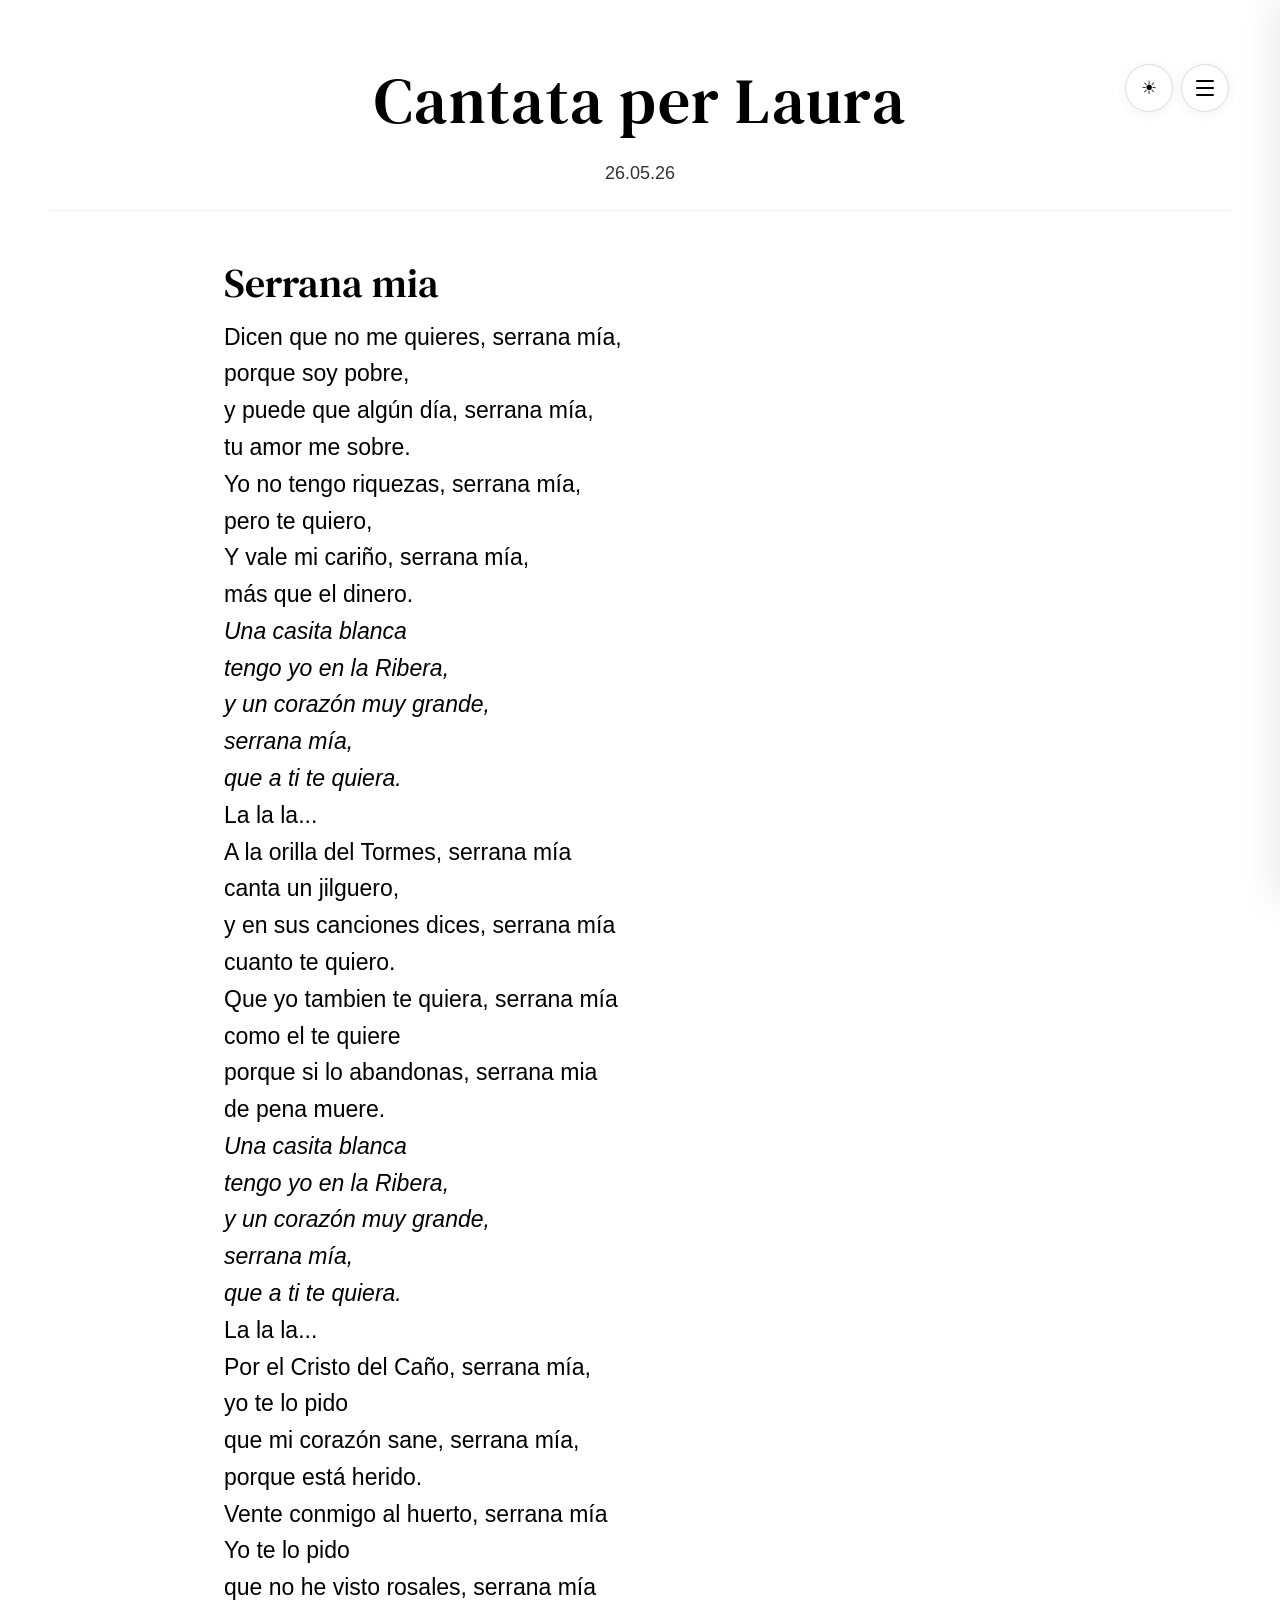
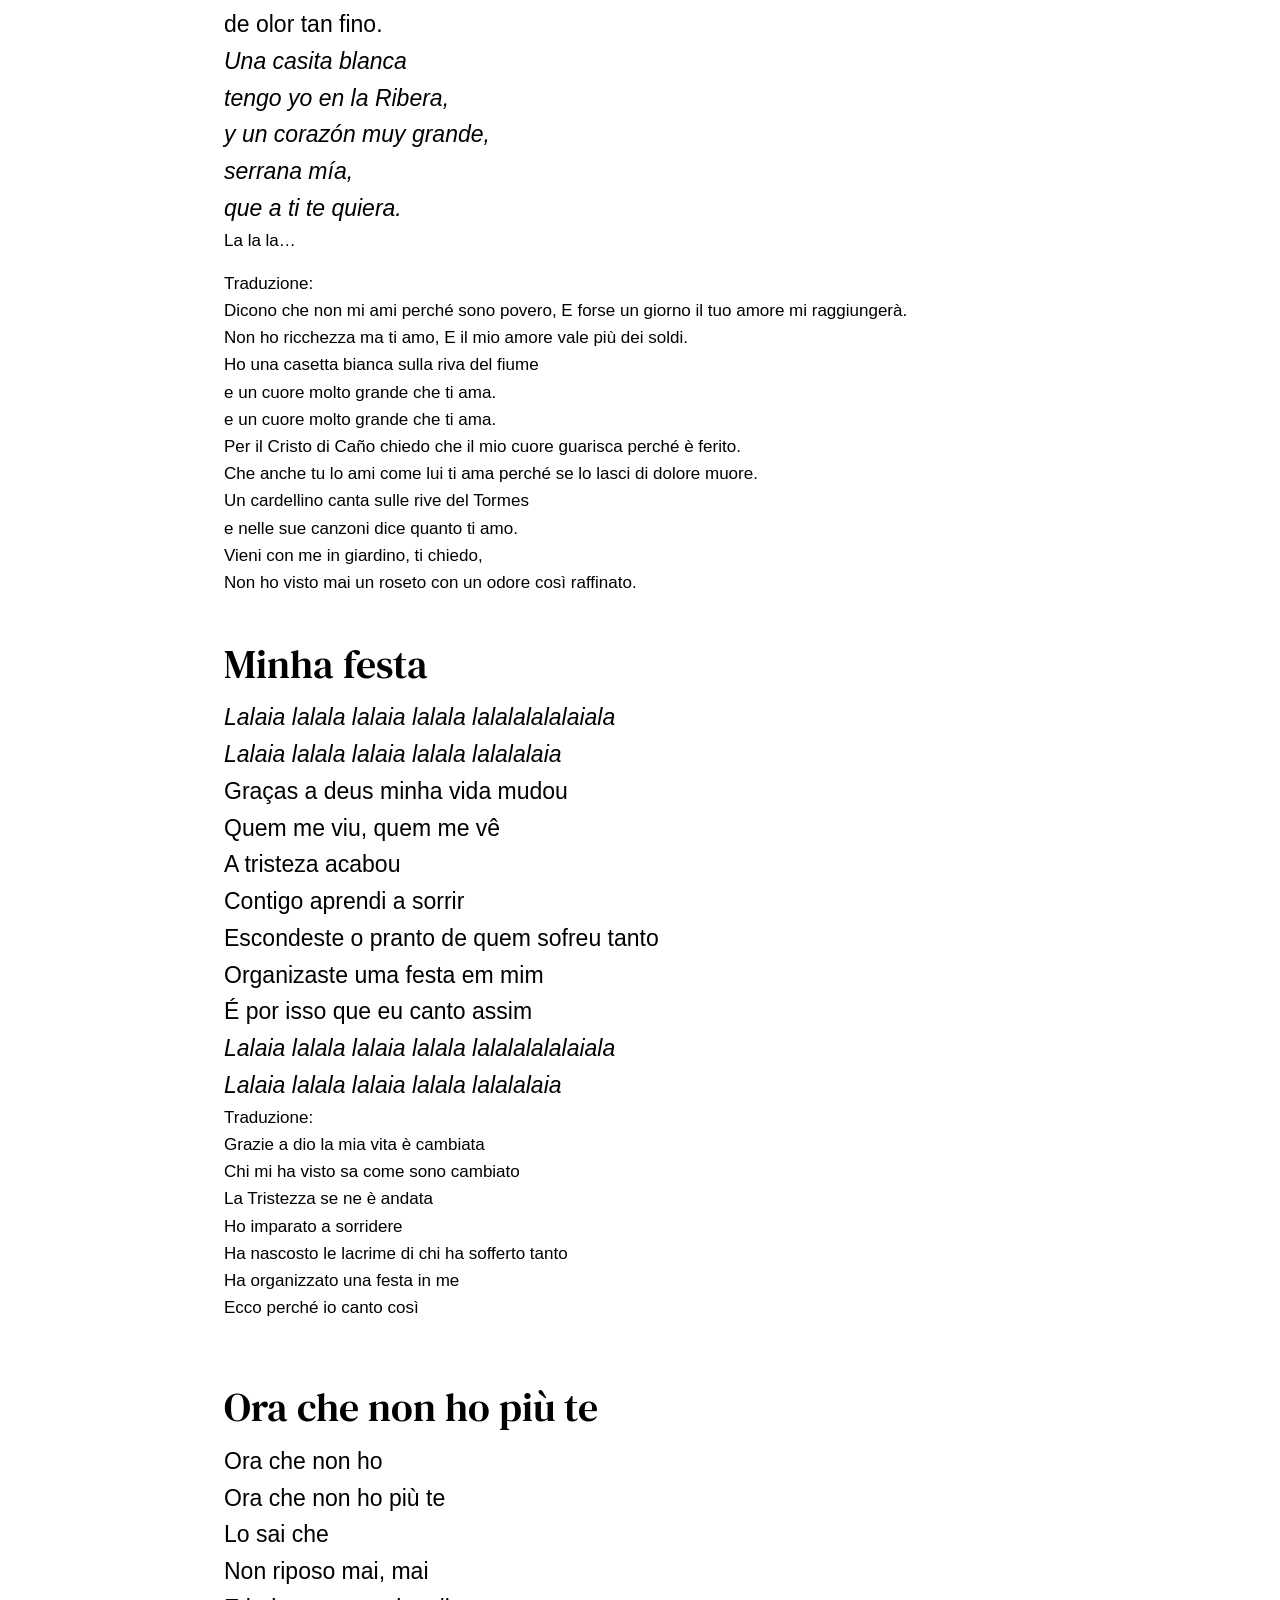
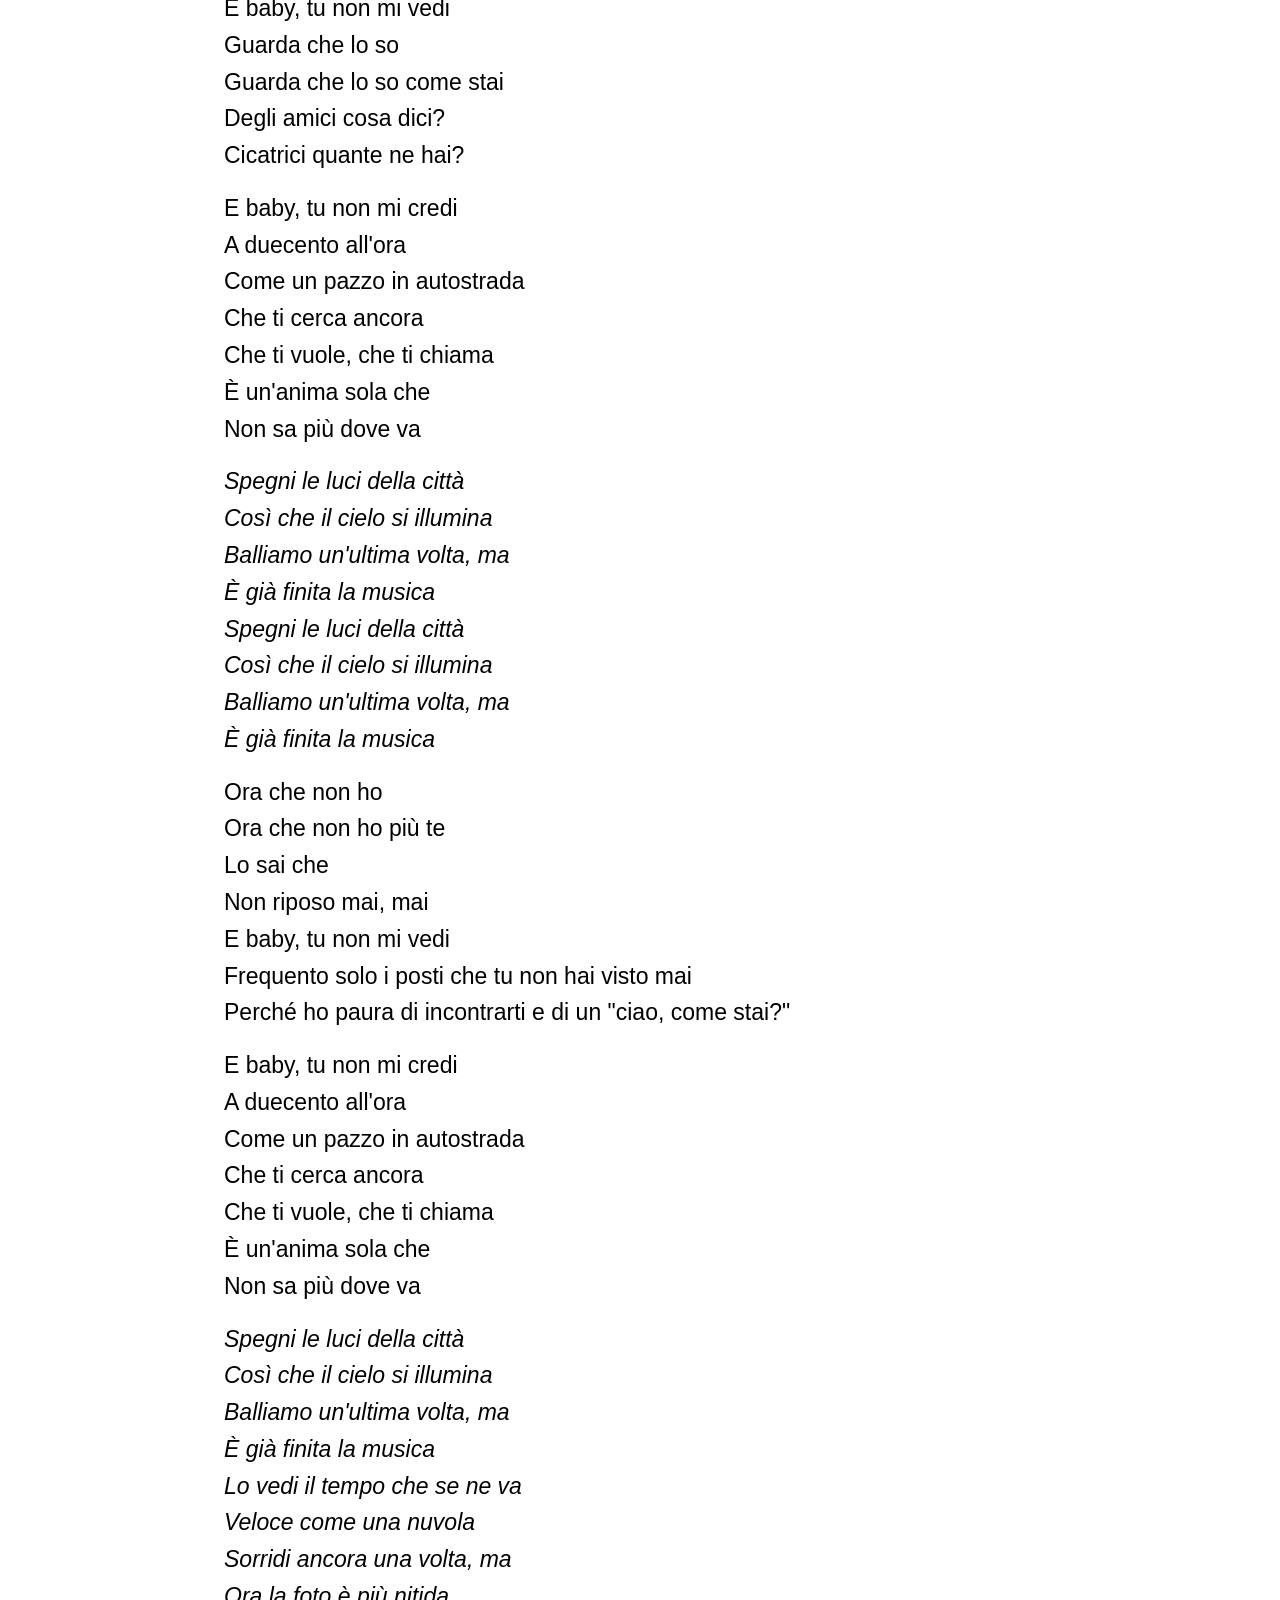
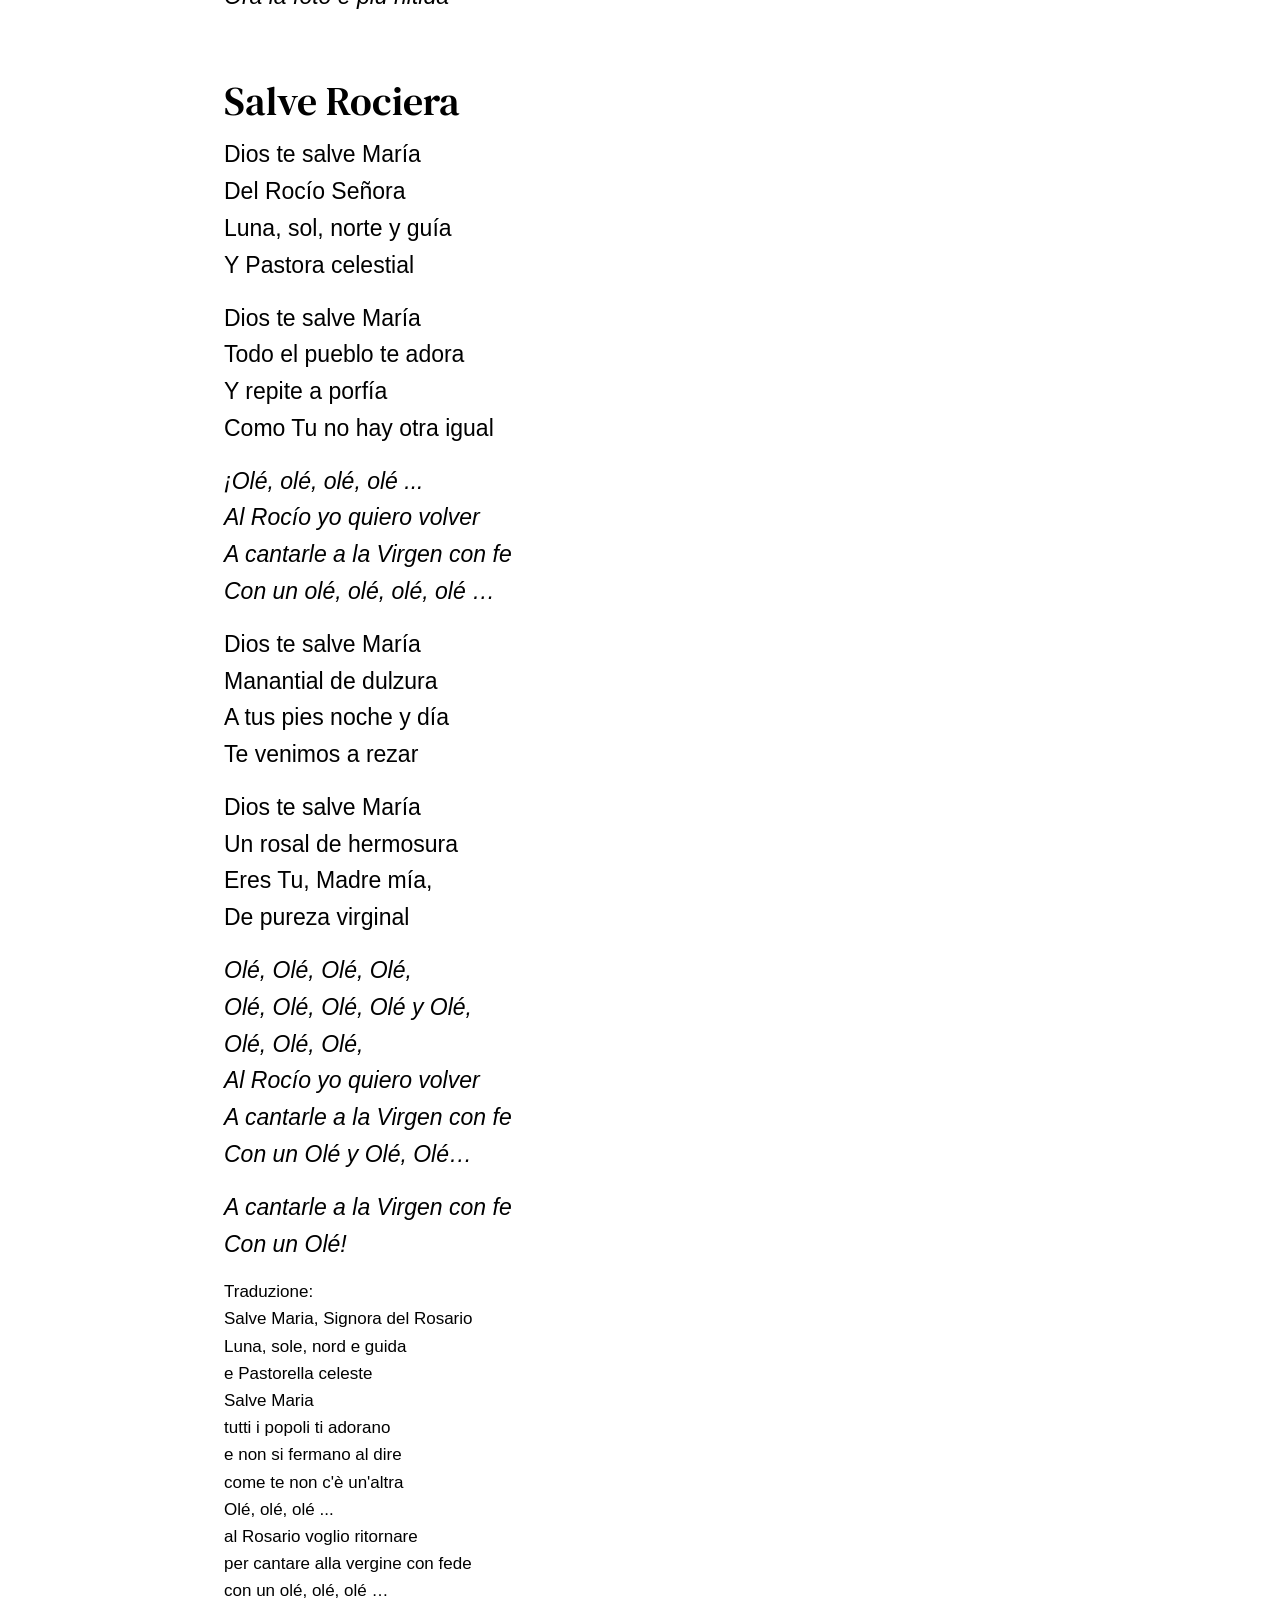
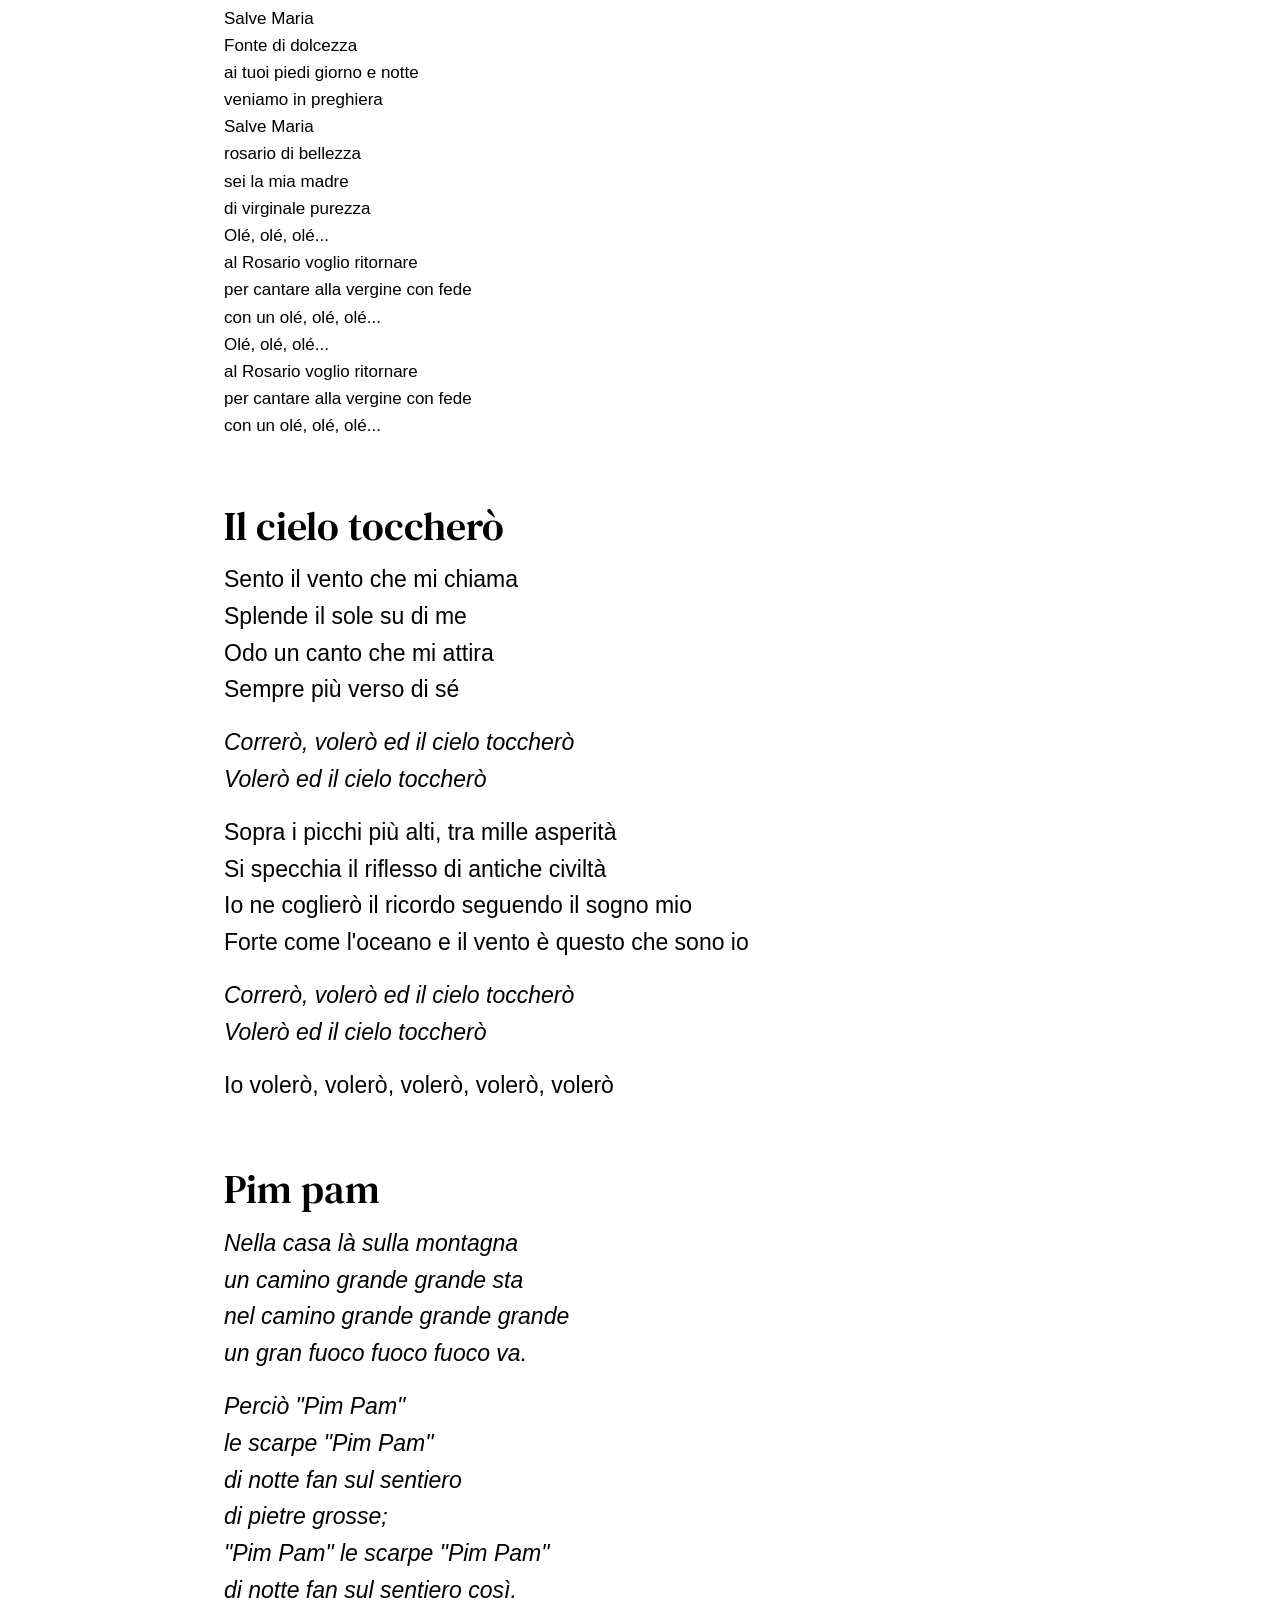
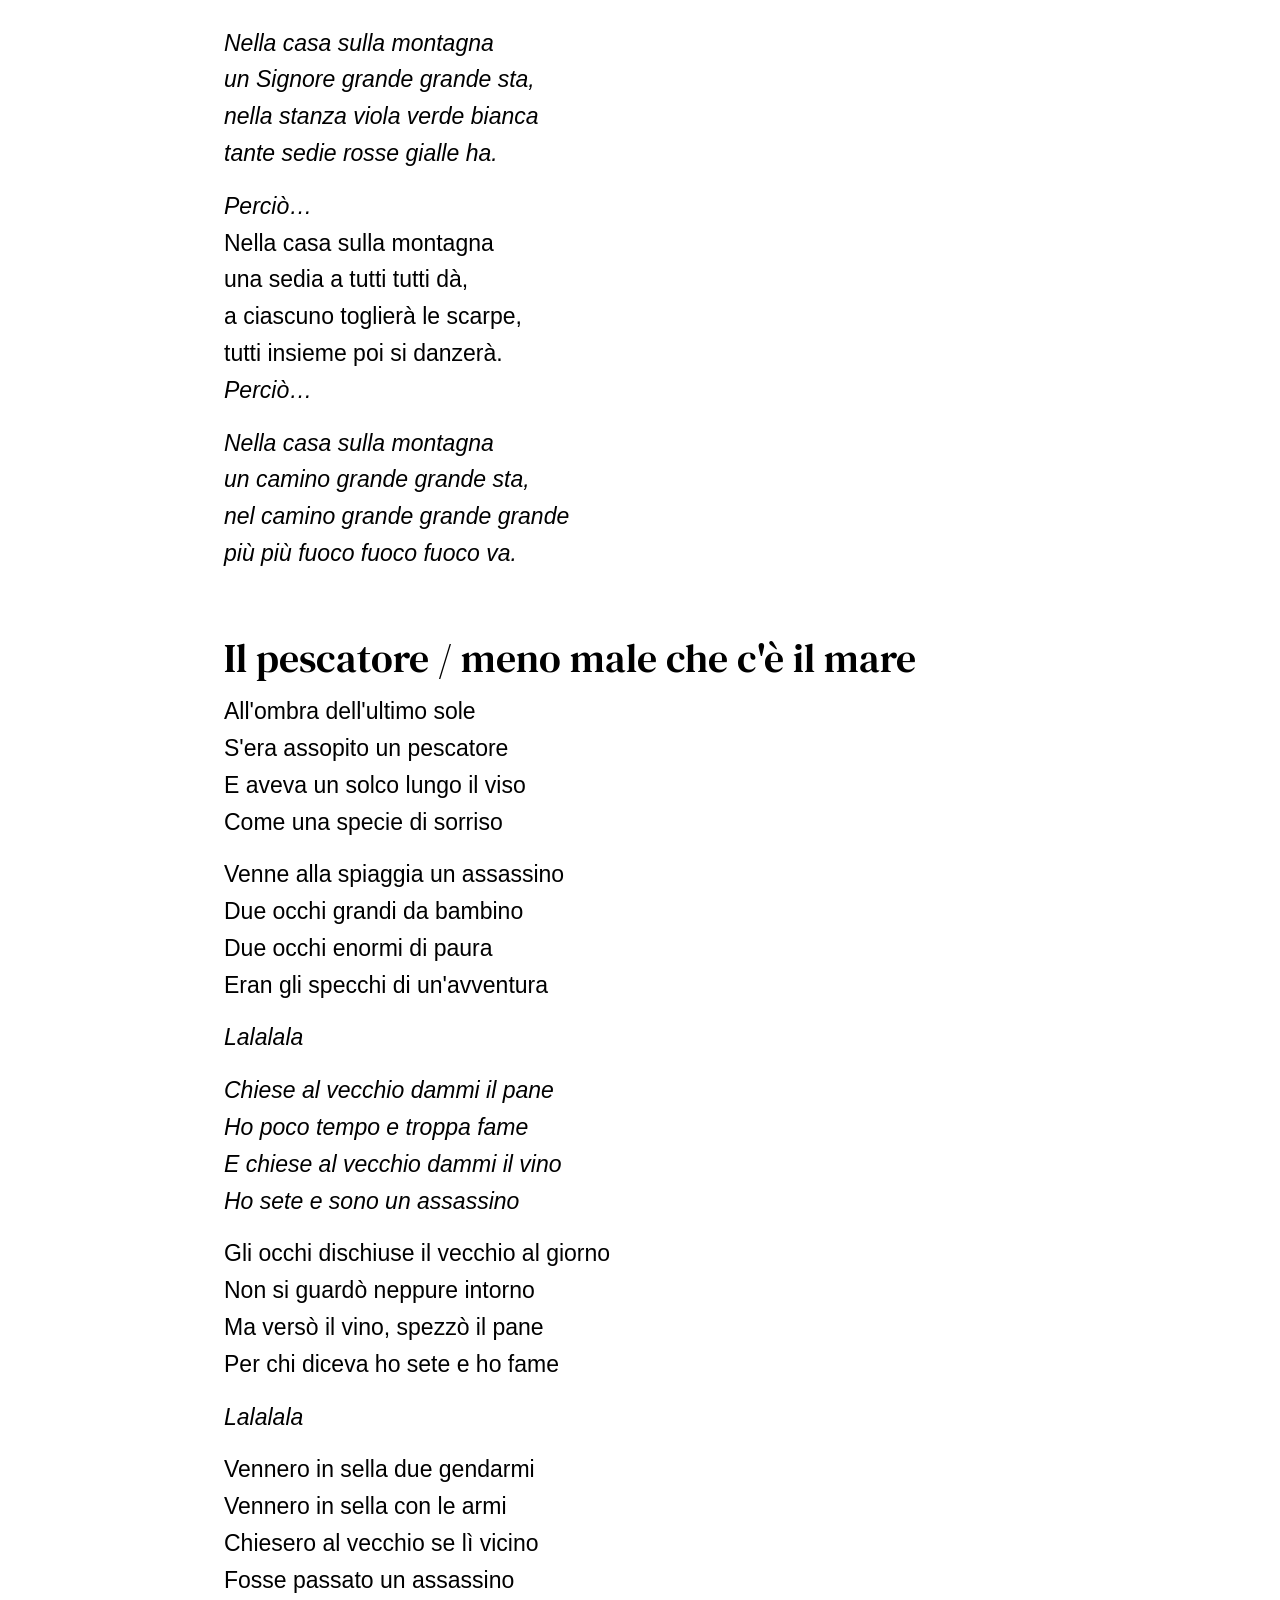
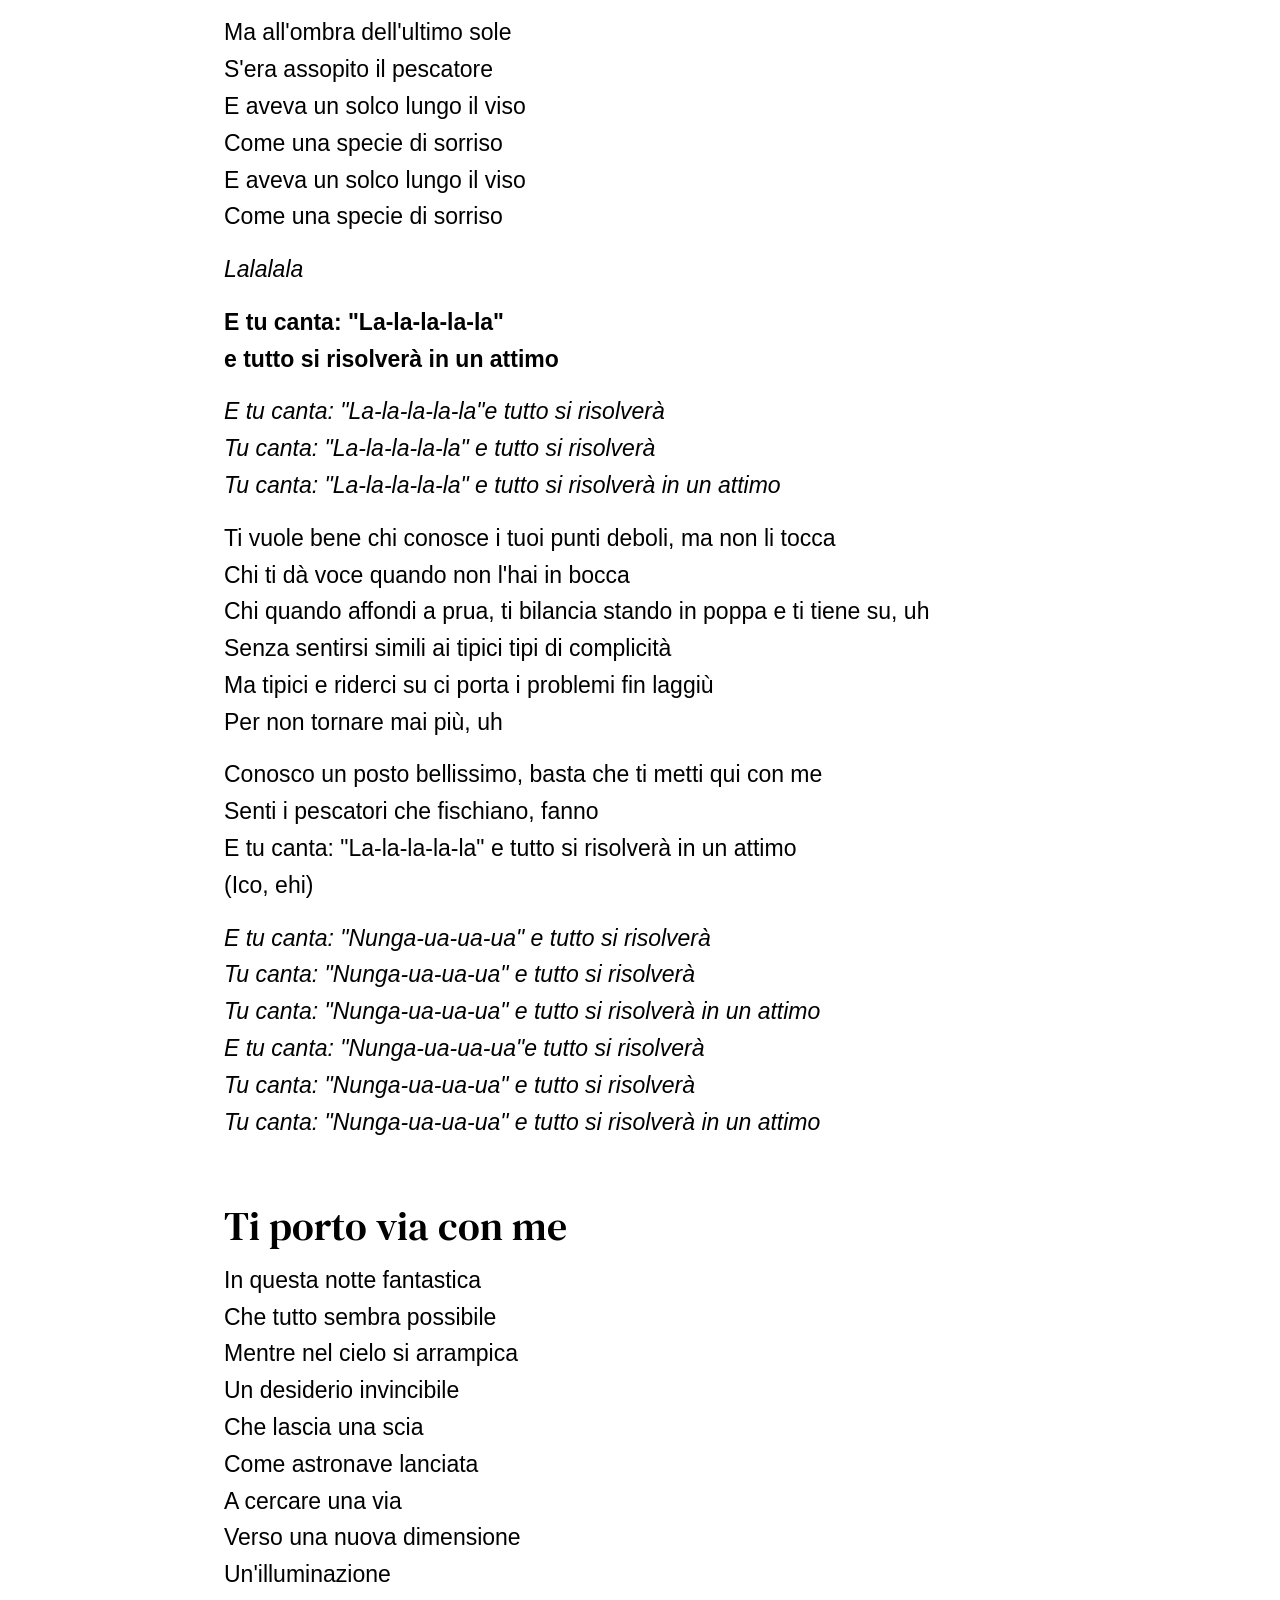
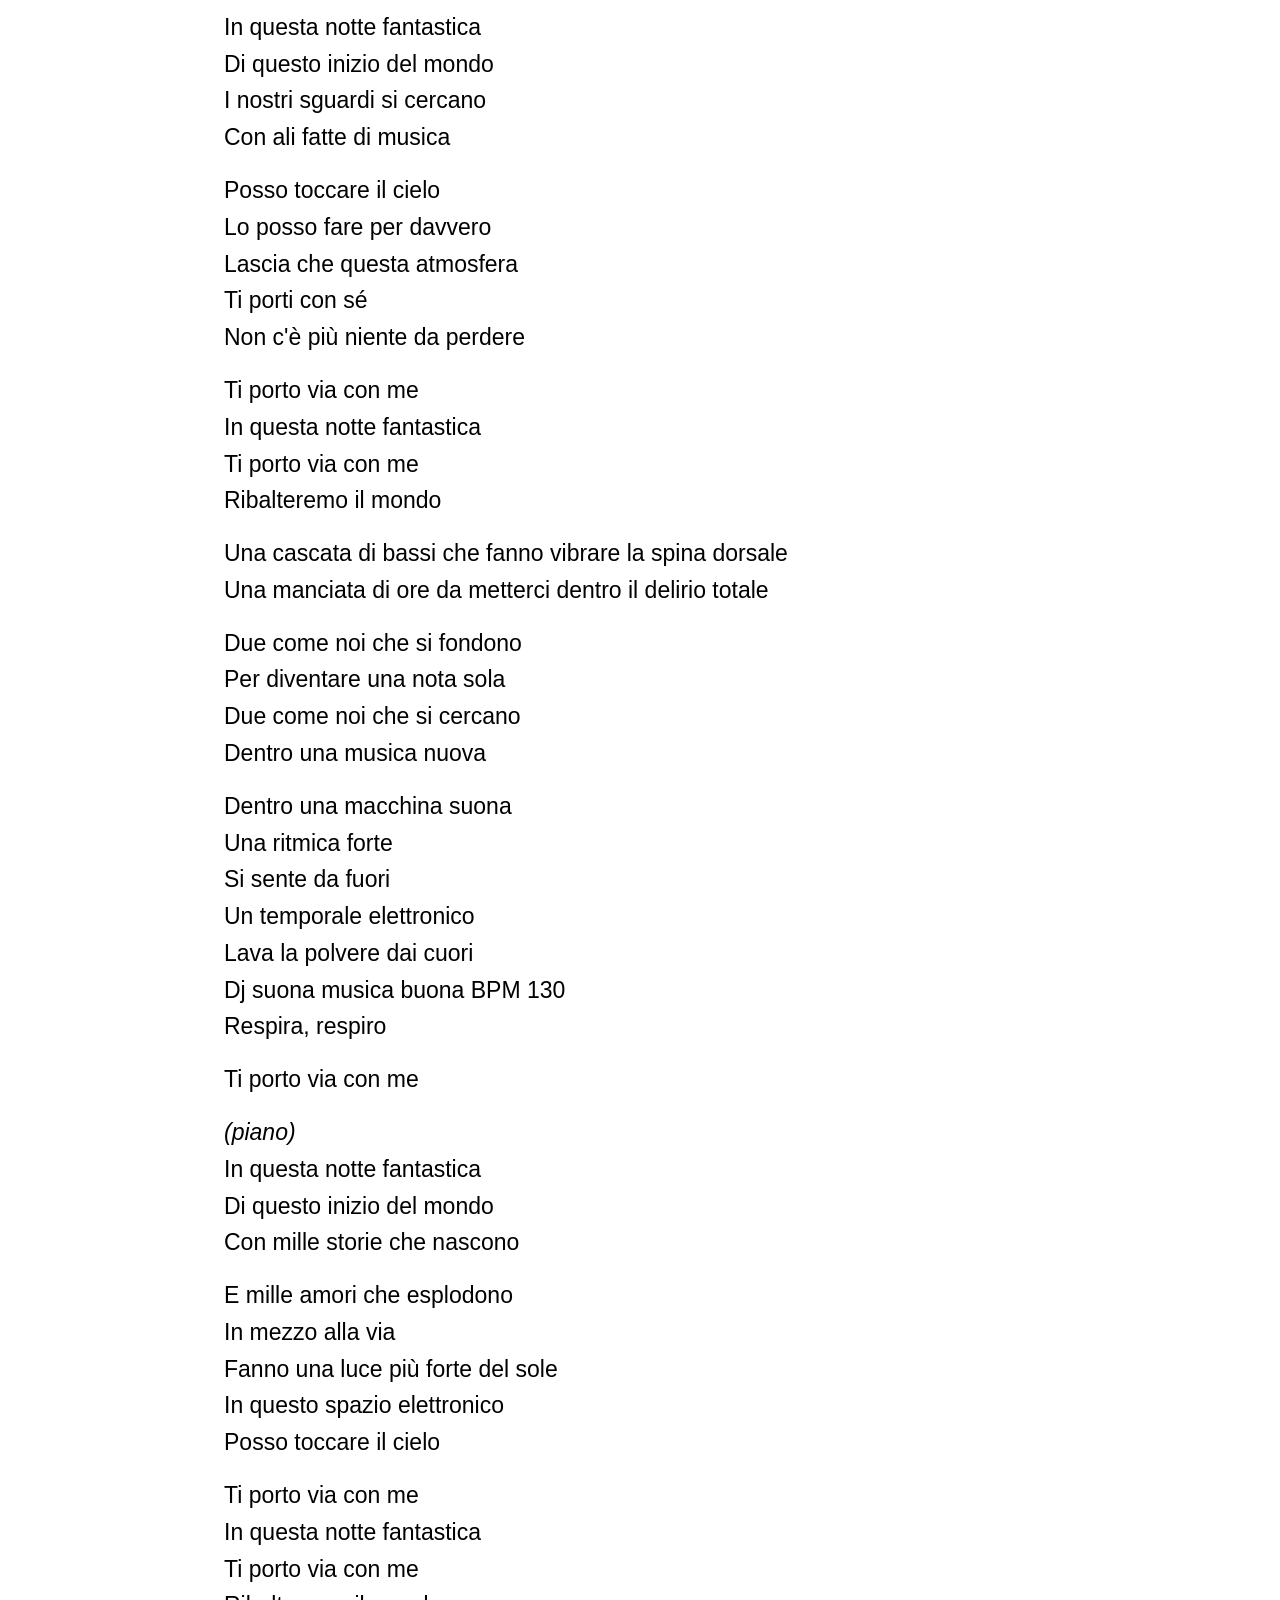
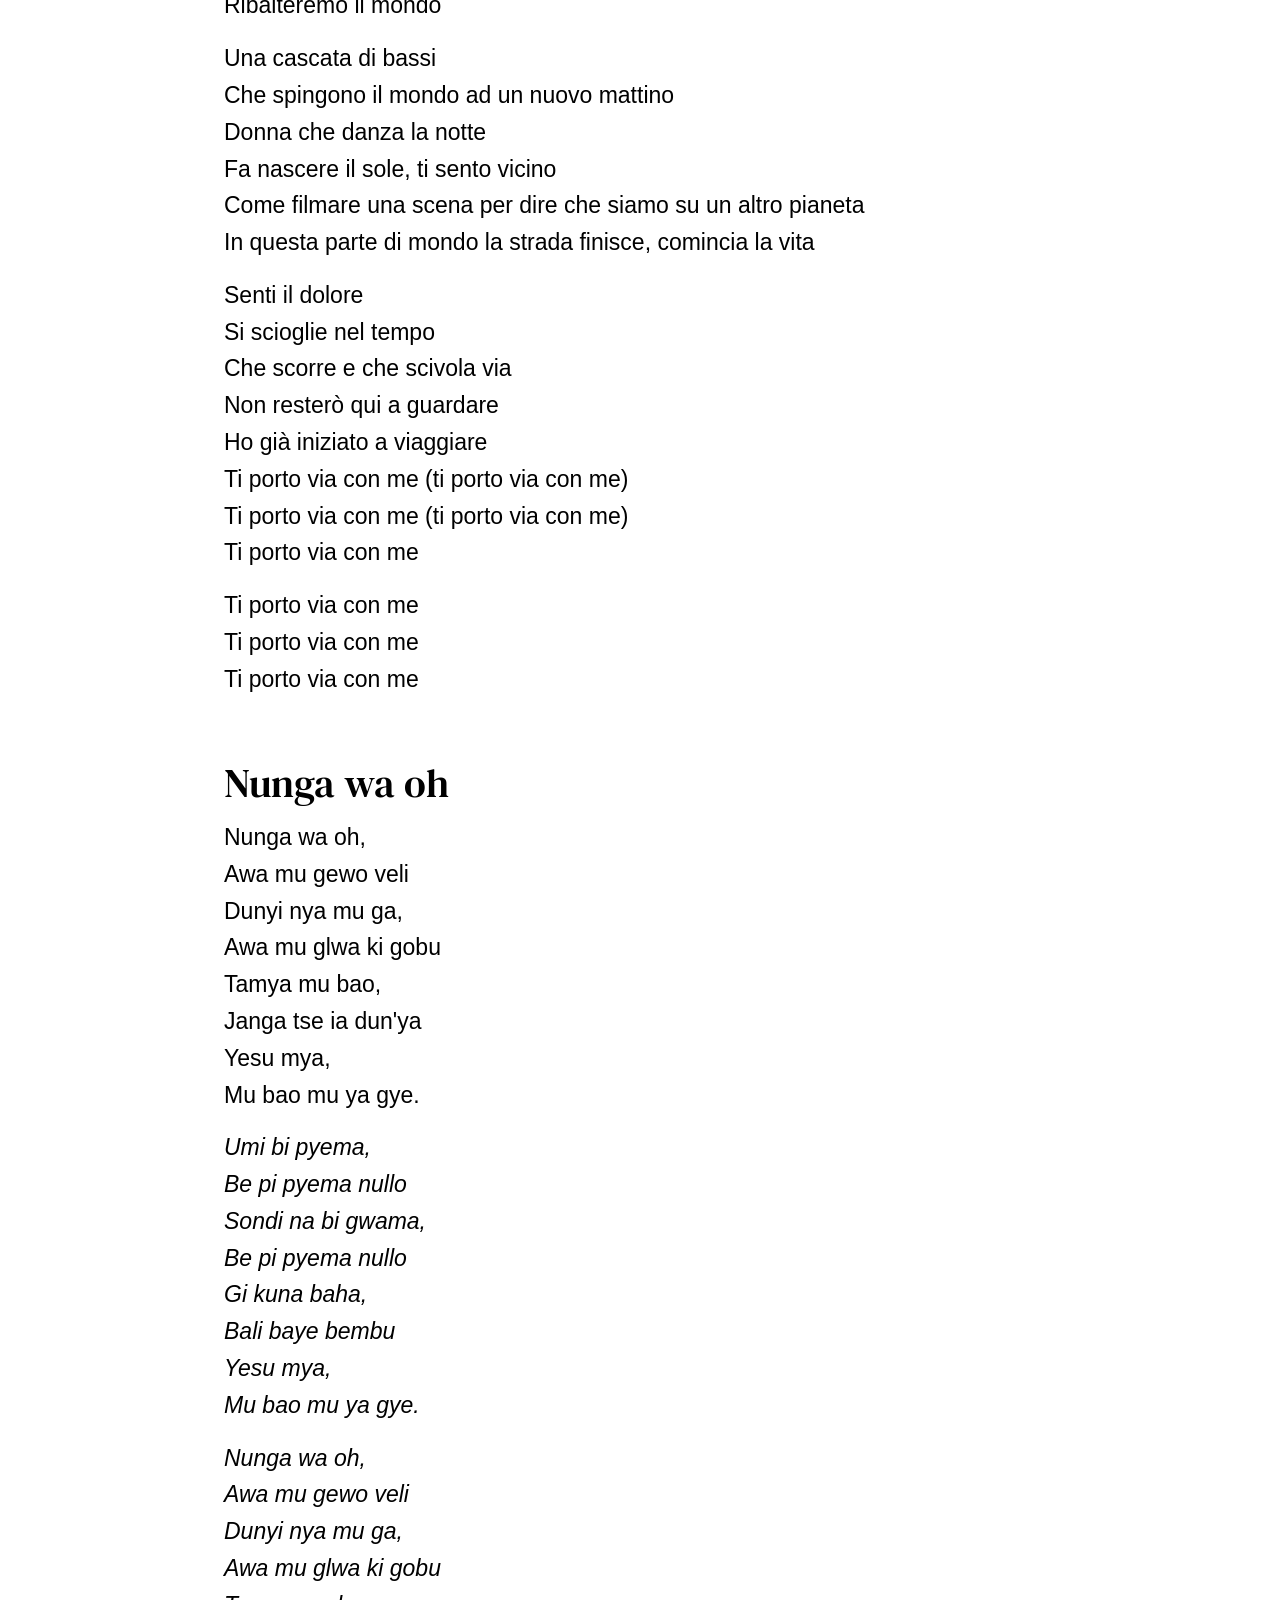
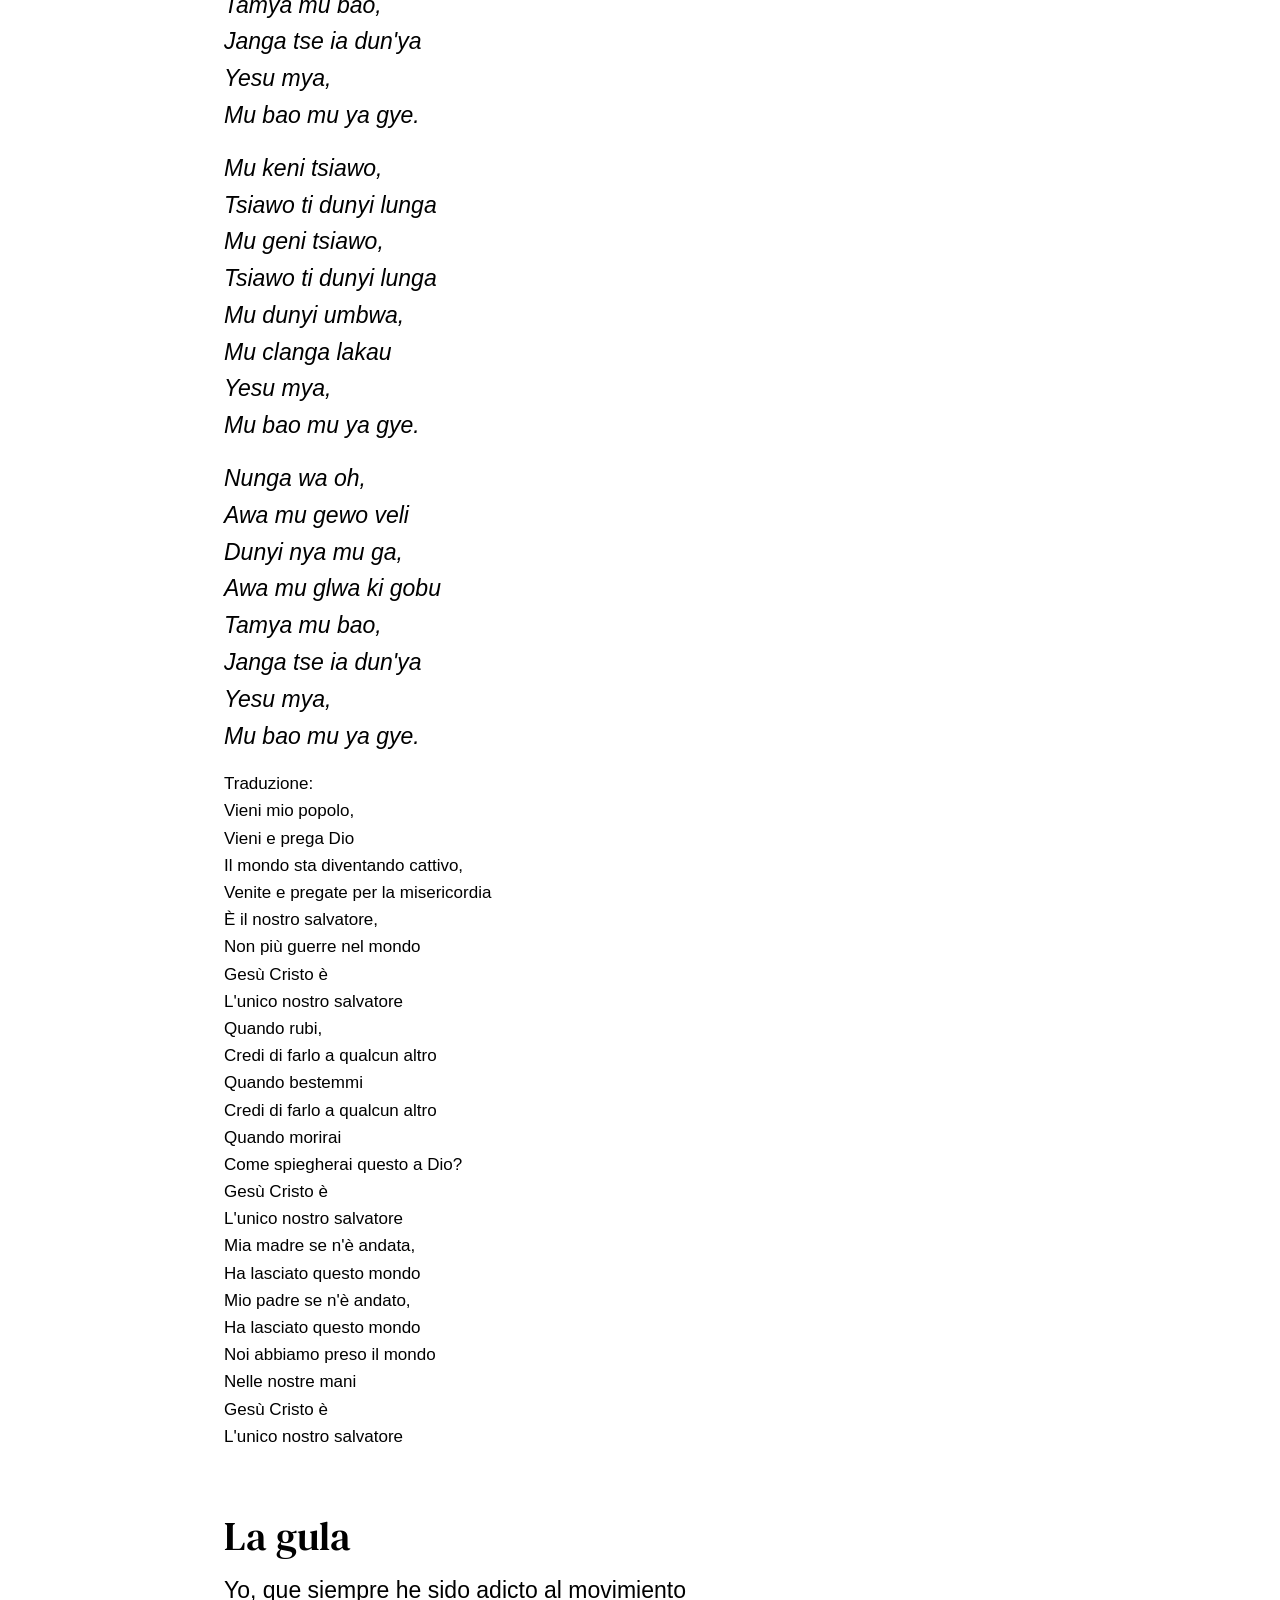
==== index.html @ 0b29a4d2 "prova" ====
<!DOCTYPE html>
<html lang="it">
<head>
  <meta charset="UTF-8">
  <meta name="viewport" content="width=device-width, initial-scale=1">
  <title>Cantata per Laura</title>
  <meta name="description" content="Cantata per Laura — 26.05.26">
  <link rel="stylesheet" href="styles.css">
  <script>
    (function () {
      if (localStorage.getItem("theme") === "dark") {
        document.documentElement.classList.add("theme-dark");
      }
    })();
  </script>
  <meta name="theme-color" content="#ffffff" id="theme-color-meta">
</head>
<body>
  <div class="menu-overlay" data-menu-overlay hidden aria-hidden="true"></div>
  <nav id="menu-panel" class="menu-panel" aria-label="Indice brani" hidden>
    <div class="menu-panel-header">
      <h2>Brani</h2>
      <button type="button" class="menu-close" aria-label="Chiudi indice">×</button>
    </div>
    <ul class="menu-list">
      <li><a href="#h.or9icwx0drr2">Serrana mia</a></li>
      <li><a href="#h.or9icwx0drr2-1">Minha festa</a></li>
      <li><a href="#h.or9icwx0drr2-2">Ora che non ho più te</a></li>
      <li><a href="#h.or9icwx0drr2-3">Salve Rociera</a></li>
      <li><a href="#h.or9icwx0drr2-4">Il cielo toccherò</a></li>
      <li><a href="#h.or9icwx0drr2-5">Pim pam</a></li>
      <li><a href="#h.or9icwx0drr2-6">Il pescatore</a></li>
      <li><a href="#h.or9icwx0drr2-7">Ti porto via con me</a></li>
      <li><a href="#h.or9icwx0drr2-8">Nunga wa oh</a></li>
      <li><a href="#h.or9icwx0drr2-9">La gula</a></li>
      <li><a href="#h.or9icwx0drr2-10">La nave</a></li>
      <li><a href="#h.or9icwx0drr2-11">Mapa</a></li>
      <li><a href="#h.or9icwx0drr2-12">L'emozione non ha voce</a></li>
      <li><a href="#h.or9icwx0drr2-13">È delicato</a></li>
      <li><a href="#h.or9icwx0drr2-14">Ophelia</a></li>
      <li><a href="#h.8i5kfefzhpr1">Ovunque proteggi</a></li>
    </ul>
  </nav>

  <header class="site-header">
    <div class="header-actions">
      <button type="button" class="theme-toggle icon-button" aria-label="Attiva tema scuro" aria-pressed="false">
        <span class="theme-toggle-icon theme-toggle-icon--sun" aria-hidden="true">☀</span>
        <span class="theme-toggle-icon theme-toggle-icon--moon" aria-hidden="true">☾</span>
      </button>
      <button type="button" class="menu-toggle icon-button" aria-expanded="false" aria-controls="menu-panel" aria-label="Apri indice brani">
        <span class="menu-toggle-icon" aria-hidden="true">
          <span></span>
          <span></span>
          <span></span>
        </span>
      </button>
    </div>
    <div class="site-header-content">
      <h1>Cantata per Laura</h1>
      <p>26.05.26</p>
    </div>
  </header>

  <main class="doc-content" id="contenuto">
<h2 class="song-title" id="h.or9icwx0drr2">Serrana mia</h2>
<p class="line verse">Dicen que no me quieres, serrana mía,</p>
<p class="line verse">porque soy pobre,</p>
<p class="line verse">y puede que algún día, serrana mía,</p>
<p class="line verse">tu amor me sobre.</p>
<p class="line verse">Yo no tengo riquezas, serrana mía,</p>
<p class="line verse">pero te quiero,</p>
<p class="line verse">Y vale mi cariño, serrana mía,</p>
<p class="line verse">más que el dinero.</p>
<p class="line chorus">Una casita blanca</p>
<p class="line chorus">tengo yo en la Ribera,</p>
<p class="line chorus">y un corazón muy grande,</p>
<p class="line chorus">serrana mía,</p>
<p class="line chorus">que a ti te quiera.</p>
<p class="line verse">La la la...</p>
<p class="line verse">A la orilla del Tormes, serrana mía</p>
<p class="line verse">canta un jilguero,</p>
<p class="line verse">y en sus canciones dices, serrana mía</p>
<p class="line verse">cuanto te quiero.</p>
<p class="line verse">Que yo tambien te quiera, serrana mía</p>
<p class="line verse">como el te quiere</p>
<p class="line verse">porque si lo abandonas, serrana mia</p>
<p class="line verse">de pena muere.</p>
<p class="line chorus">Una casita blanca</p>
<p class="line chorus">tengo yo en la Ribera,</p>
<p class="line chorus">y un corazón muy grande,</p>
<p class="line chorus">serrana mía,</p>
<p class="line chorus">que a ti te quiera.</p>
<p class="line verse">La la la...</p>
<p class="line verse">Por el Cristo del Caño, serrana mía,</p>
<p class="line verse">yo te lo pido</p>
<p class="line verse">que mi corazón sane, serrana mía,</p>
<p class="line verse">porque está herido.</p>
<p class="line verse">Vente conmigo al huerto, serrana mía</p>
<p class="line verse">Yo te lo pido</p>
<p class="line verse">que no he visto rosales, serrana mía</p>
<p class="line verse">de olor tan fino.</p>
<p class="line chorus">Una casita blanca</p>
<p class="line chorus">tengo yo en la Ribera,</p>
<p class="line chorus">y un corazón muy grande,</p>
<p class="line chorus">serrana mía,</p>
<p class="line chorus">que a ti te quiera.</p>
<p class="line translation">La la la…</p>
<div class="stanza-break" aria-hidden="true"></div>
<p class="line translation">Traduzione:</p>
<p class="line translation">Dicono che non mi ami perché sono povero, E forse un giorno il tuo amore mi raggiungerà.</p>
<p class="line translation">Non ho ricchezza ma ti amo, E il mio amore vale più dei soldi.</p>
<p class="line translation">Ho una casetta bianca sulla riva del fiume</p>
<p class="line translation">e un cuore molto grande che ti ama.</p>
<p class="line translation">e un cuore molto grande che ti ama.</p>
<p class="line translation">Per il Cristo di Caño chiedo che il mio cuore guarisca perché è ferito.</p>
<p class="line translation">Che anche tu lo ami come lui ti ama perché se lo lasci di dolore muore.</p>
<p class="line translation">Un cardellino canta sulle rive del Tormes</p>
<p class="line translation">e nelle sue canzoni dice quanto ti amo.</p>
<p class="line translation">Vieni con me in giardino, ti chiedo,</p>
<p class="line translation">Non ho visto mai un roseto con un odore così raffinato.</p>
<h2 class="song-title" id="h.or9icwx0drr2-1">Minha festa</h2>
<p class="line chorus">Lalaia lalala lalaia lalala lalalalalalaiala</p>
<p class="line chorus">Lalaia lalala lalaia lalala lalalalaia</p>
<p class="line verse">Graças a deus minha vida mudou</p>
<p class="line verse">Quem me viu, quem me vê</p>
<p class="line verse">A tristeza acabou</p>
<p class="line verse">Contigo aprendi a sorrir</p>
<p class="line verse">Escondeste o pranto de quem sofreu tanto</p>
<p class="line verse">Organizaste uma festa em mim</p>
<p class="line verse">É por isso que eu canto assim</p>
<p class="line chorus">Lalaia lalala lalaia lalala lalalalalalaiala</p>
<p class="line chorus">Lalaia lalala lalaia lalala lalalalaia</p>
<p class="line translation">Traduzione:</p>
<p class="line translation">Grazie a dio la mia vita è cambiata</p>
<p class="line translation">Chi mi ha visto sa come sono cambiato</p>
<p class="line translation">La Tristezza se ne è andata</p>
<p class="line translation">Ho imparato a sorridere</p>
<p class="line translation">Ha nascosto le lacrime di chi ha sofferto tanto</p>
<p class="line translation">Ha organizzato una festa in me</p>
<p class="line translation">Ecco perché io canto così</p>
<div class="stanza-break" aria-hidden="true"></div>
<h2 class="song-title" id="h.or9icwx0drr2-2">Ora che non ho più te</h2>
<p class="line verse">Ora che non ho</p>
<p class="line verse">Ora che non ho più te</p>
<p class="line verse">Lo sai che</p>
<p class="line verse">Non riposo mai, mai</p>
<p class="line verse">E baby, tu non mi vedi</p>
<p class="line verse">Guarda che lo so</p>
<p class="line verse">Guarda che lo so come stai</p>
<p class="line verse">Degli amici cosa dici?</p>
<p class="line verse">Cicatrici quante ne hai?</p>
<div class="stanza-break" aria-hidden="true"></div>
<p class="line verse">E baby, tu non mi credi</p>
<p class="line verse">A duecento all'ora</p>
<p class="line verse">Come un pazzo in autostrada</p>
<p class="line verse">Che ti cerca ancora</p>
<p class="line verse">Che ti vuole, che ti chiama</p>
<p class="line verse">È un'anima sola che</p>
<p class="line verse">Non sa più dove va</p>
<div class="stanza-break" aria-hidden="true"></div>
<p class="line chorus">Spegni le luci della città</p>
<p class="line chorus">Così che il cielo si illumina</p>
<p class="line chorus">Balliamo un'ultima volta, ma</p>
<p class="line chorus">È già finita la musica</p>
<p class="line chorus">Spegni le luci della città</p>
<p class="line chorus">Così che il cielo si illumina</p>
<p class="line chorus">Balliamo un'ultima volta, ma</p>
<p class="line chorus">È già finita la musica</p>
<div class="stanza-break" aria-hidden="true"></div>
<p class="line verse">Ora che non ho</p>
<p class="line verse">Ora che non ho più te</p>
<p class="line verse">Lo sai che</p>
<p class="line verse">Non riposo mai, mai</p>
<p class="line verse">E baby, tu non mi vedi</p>
<p class="line verse">Frequento solo i posti che tu non hai visto mai</p>
<p class="line verse">Perché ho paura di incontrarti e di un "ciao, come stai?"</p>
<div class="stanza-break" aria-hidden="true"></div>
<p class="line verse">E baby, tu non mi credi</p>
<p class="line verse">A duecento all'ora</p>
<p class="line verse">Come un pazzo in autostrada</p>
<p class="line verse">Che ti cerca ancora</p>
<p class="line verse">Che ti vuole, che ti chiama</p>
<p class="line verse">È un'anima sola che</p>
<p class="line verse">Non sa più dove va</p>
<div class="stanza-break" aria-hidden="true"></div>
<p class="line chorus">Spegni le luci della città</p>
<p class="line chorus">Così che il cielo si illumina</p>
<p class="line chorus">Balliamo un'ultima volta, ma</p>
<p class="line chorus">È già finita la musica</p>
<p class="line chorus">Lo vedi il tempo che se ne va</p>
<p class="line chorus">Veloce come una nuvola</p>
<p class="line chorus">Sorridi ancora una volta, ma</p>
<p class="line chorus">Ora la foto è più nitida</p>
<div class="stanza-break" aria-hidden="true"></div>
<h2 class="song-title" id="h.or9icwx0drr2-3">Salve Rociera</h2>
<p class="line verse">Dios te salve María</p>
<p class="line verse">Del Rocío Señora</p>
<p class="line verse">Luna, sol, norte y guía</p>
<p class="line verse">Y Pastora celestial</p>
<div class="stanza-break" aria-hidden="true"></div>
<p class="line verse">Dios te salve María</p>
<p class="line verse">Todo el pueblo te adora</p>
<p class="line verse">Y repite a porfía</p>
<p class="line verse">Como Tu no hay otra igual</p>
<div class="stanza-break" aria-hidden="true"></div>
<p class="line chorus">¡Olé, olé, olé, olé ...</p>
<p class="line chorus">Al Rocío yo quiero volver</p>
<p class="line chorus">A cantarle a la Virgen con fe</p>
<p class="line chorus">Con un olé, olé, olé, olé …</p>
<div class="stanza-break" aria-hidden="true"></div>
<p class="line verse">Dios te salve María</p>
<p class="line verse">Manantial de dulzura</p>
<p class="line verse">A tus pies noche y día</p>
<p class="line verse">Te venimos a rezar</p>
<div class="stanza-break" aria-hidden="true"></div>
<p class="line verse">Dios te salve María</p>
<p class="line verse">Un rosal de hermosura</p>
<p class="line verse">Eres Tu, Madre mía,</p>
<p class="line verse">De pureza virginal</p>
<div class="stanza-break" aria-hidden="true"></div>
<p class="line chorus">Olé, Olé, Olé, Olé,</p>
<p class="line chorus">Olé, Olé, Olé, Olé y Olé,</p>
<p class="line chorus">Olé, Olé, Olé,</p>
<p class="line chorus">Al Rocío yo quiero volver</p>
<p class="line chorus">A cantarle a la Virgen con fe</p>
<p class="line chorus">Con un Olé y Olé, Olé…</p>
<div class="stanza-break" aria-hidden="true"></div>
<p class="line chorus">A cantarle a la Virgen con fe</p>
<p class="line chorus">Con un Olé!</p>
<div class="stanza-break" aria-hidden="true"></div>
<p class="line translation">Traduzione:</p>
<p class="line translation">Salve Maria, Signora del Rosario</p>
<p class="line translation">Luna, sole, nord e guida</p>
<p class="line translation">e Pastorella celeste</p>
<p class="line translation">Salve Maria</p>
<p class="line translation">tutti i popoli ti adorano</p>
<p class="line translation">e non si fermano al dire</p>
<p class="line translation">come te non c'è un'altra</p>
<p class="line translation">Olé, olé, olé ...</p>
<p class="line translation">al Rosario voglio ritornare</p>
<p class="line translation">per cantare alla vergine con fede</p>
<p class="line translation">con un olé, olé, olé …</p>
<p class="line translation">Salve Maria</p>
<p class="line translation">Fonte di dolcezza</p>
<p class="line translation">ai tuoi piedi giorno e notte</p>
<p class="line translation">veniamo in preghiera</p>
<p class="line translation">Salve Maria</p>
<p class="line translation">rosario di bellezza</p>
<p class="line translation">sei la mia madre</p>
<p class="line translation">di virginale purezza</p>
<p class="line translation">Olé, olé, olé...</p>
<p class="line translation">al Rosario voglio ritornare</p>
<p class="line translation">per cantare alla vergine con fede</p>
<p class="line translation">con un olé, olé, olé...</p>
<p class="line translation">Olé, olé, olé...</p>
<p class="line translation">al Rosario voglio ritornare</p>
<p class="line translation">per cantare alla vergine con fede</p>
<p class="line translation">con un olé, olé, olé...</p>
<div class="stanza-break" aria-hidden="true"></div>
<h2 class="song-title" id="h.or9icwx0drr2-4">Il cielo toccherò</h2>
<p class="line verse">Sento il vento che mi chiama</p>
<p class="line verse">Splende il sole su di me</p>
<p class="line verse">Odo un canto che mi attira</p>
<p class="line verse">Sempre più verso di sé</p>
<div class="stanza-break" aria-hidden="true"></div>
<p class="line chorus">Correrò, volerò ed il cielo toccherò</p>
<p class="line chorus">Volerò ed il cielo toccherò</p>
<div class="stanza-break" aria-hidden="true"></div>
<p class="line verse">Sopra i picchi più alti, tra mille asperità</p>
<p class="line verse">Si specchia il riflesso di antiche civiltà</p>
<p class="line verse">Io ne coglierò il ricordo seguendo il sogno mio</p>
<p class="line verse">Forte come l'oceano e il vento è questo che sono io</p>
<div class="stanza-break" aria-hidden="true"></div>
<p class="line chorus">Correrò, volerò ed il cielo toccherò</p>
<p class="line chorus">Volerò ed il cielo toccherò</p>
<div class="stanza-break" aria-hidden="true"></div>
<p class="line verse">Io volerò, volerò, volerò, volerò, volerò</p>
<div class="stanza-break" aria-hidden="true"></div>
<h2 class="song-title" id="h.or9icwx0drr2-5">Pim pam</h2>
<p class="line chorus">Nella casa là sulla montagna</p>
<p class="line chorus">un camino grande grande sta</p>
<p class="line chorus">nel camino grande grande grande</p>
<p class="line chorus">un gran fuoco fuoco fuoco va.</p>
<div class="stanza-break" aria-hidden="true"></div>
<p class="line chorus">Perciò "Pim Pam"</p>
<p class="line chorus">le scarpe "Pim Pam"</p>
<p class="line chorus">di notte fan sul sentiero</p>
<p class="line chorus">di pietre grosse;</p>
<p class="line chorus">"Pim Pam" le scarpe "Pim Pam"</p>
<p class="line chorus">di notte fan sul sentiero così.</p>
<div class="stanza-break" aria-hidden="true"></div>
<p class="line chorus">Nella casa sulla montagna</p>
<p class="line chorus">un Signore grande grande sta,</p>
<p class="line chorus">nella stanza viola verde bianca</p>
<p class="line chorus">tante sedie rosse gialle ha.</p>
<div class="stanza-break" aria-hidden="true"></div>
<p class="line chorus">Perciò…</p>
<p class="line verse">Nella casa sulla montagna</p>
<p class="line verse">una sedia a tutti tutti dà,</p>
<p class="line verse">a ciascuno toglierà le scarpe,</p>
<p class="line verse">tutti insieme poi si danzerà.</p>
<p class="line chorus">Perciò…</p>
<div class="stanza-break" aria-hidden="true"></div>
<p class="line chorus">Nella casa sulla montagna</p>
<p class="line chorus">un camino grande grande sta,</p>
<p class="line chorus">nel camino grande grande grande</p>
<p class="line chorus">più più fuoco fuoco fuoco va.</p>
<div class="stanza-break" aria-hidden="true"></div>
<h2 class="song-title" id="h.or9icwx0drr2-6">Il pescatore / meno male che c'è il mare</h2>
<p class="line verse">All'ombra dell'ultimo sole</p>
<p class="line verse">S'era assopito un pescatore</p>
<p class="line verse">E aveva un solco lungo il viso</p>
<p class="line verse">Come una specie di sorriso</p>
<div class="stanza-break" aria-hidden="true"></div>
<p class="line verse">Venne alla spiaggia un assassino</p>
<p class="line verse">Due occhi grandi da bambino</p>
<p class="line verse">Due occhi enormi di paura</p>
<p class="line verse">Eran gli specchi di un'avventura</p>
<div class="stanza-break" aria-hidden="true"></div>
<p class="line chorus">Lalalala</p>
<div class="stanza-break" aria-hidden="true"></div>
<p class="line chorus">Chiese al vecchio dammi il pane</p>
<p class="line chorus">Ho poco tempo e troppa fame</p>
<p class="line chorus">E chiese al vecchio dammi il vino</p>
<p class="line chorus">Ho sete e sono un assassino</p>
<div class="stanza-break" aria-hidden="true"></div>
<p class="line verse">Gli occhi dischiuse il vecchio al giorno</p>
<p class="line verse">Non si guardò neppure intorno</p>
<p class="line verse">Ma versò il vino, spezzò il pane</p>
<p class="line verse">Per chi diceva ho sete e ho fame</p>
<div class="stanza-break" aria-hidden="true"></div>
<p class="line chorus">Lalalala</p>
<div class="stanza-break" aria-hidden="true"></div>
<p class="line verse">Vennero in sella due gendarmi</p>
<p class="line verse">Vennero in sella con le armi</p>
<p class="line verse">Chiesero al vecchio se lì vicino</p>
<p class="line verse">Fosse passato un assassino</p>
<div class="stanza-break" aria-hidden="true"></div>
<p class="line verse">Ma all'ombra dell'ultimo sole</p>
<p class="line verse">S'era assopito il pescatore</p>
<p class="line verse">E aveva un solco lungo il viso</p>
<p class="line verse">Come una specie di sorriso</p>
<p class="line verse">E aveva un solco lungo il viso</p>
<p class="line verse">Come una specie di sorriso</p>
<div class="stanza-break" aria-hidden="true"></div>
<p class="line chorus">Lalalala</p>
<div class="stanza-break" aria-hidden="true"></div>
<p class="line bold">E tu canta: "La-la-la-la-la"</p>
<p class="line bold">e tutto si risolverà in un attimo</p>
<div class="stanza-break" aria-hidden="true"></div>
<p class="line chorus">E tu canta: "La-la-la-la-la"e tutto si risolverà</p>
<p class="line chorus">Tu canta: "La-la-la-la-la" e tutto si risolverà</p>
<p class="line chorus">Tu canta: "La-la-la-la-la" e tutto si risolverà in un attimo</p>
<div class="stanza-break" aria-hidden="true"></div>
<p class="line verse">Ti vuole bene chi conosce i tuoi punti deboli, ma non li tocca</p>
<p class="line verse">Chi ti dà voce quando non l'hai in bocca</p>
<p class="line verse">Chi quando affondi a prua, ti bilancia stando in poppa e ti tiene su, uh</p>
<p class="line verse">Senza sentirsi simili ai tipici tipi di complicità</p>
<p class="line verse">Ma tipici e riderci su ci porta i problemi fin laggiù</p>
<p class="line verse">Per non tornare mai più, uh</p>
<div class="stanza-break" aria-hidden="true"></div>
<p class="line verse">Conosco un posto bellissimo, basta che ti metti qui con me</p>
<p class="line verse">Senti i pescatori che fischiano, fanno</p>
<p class="line verse">E tu canta: "La-la-la-la-la" e tutto si risolverà in un attimo</p>
<p class="line verse">(Ico, ehi)</p>
<div class="stanza-break" aria-hidden="true"></div>
<p class="line chorus">E tu canta: "Nunga-ua-ua-ua" e tutto si risolverà</p>
<p class="line chorus">Tu canta: "Nunga-ua-ua-ua" e tutto si risolverà</p>
<p class="line chorus">Tu canta: "Nunga-ua-ua-ua" e tutto si risolverà in un attimo</p>
<p class="line chorus">E tu canta: "Nunga-ua-ua-ua"e tutto si risolverà</p>
<p class="line chorus">Tu canta: "Nunga-ua-ua-ua" e tutto si risolverà</p>
<p class="line chorus">Tu canta: "Nunga-ua-ua-ua" e tutto si risolverà in un attimo</p>
<div class="stanza-break" aria-hidden="true"></div>
<h2 class="song-title" id="h.or9icwx0drr2-7">Ti porto via con me</h2>
<p class="line verse">In questa notte fantastica</p>
<p class="line verse">Che tutto sembra possibile</p>
<p class="line verse">Mentre nel cielo si arrampica</p>
<p class="line verse">Un desiderio invincibile</p>
<p class="line verse">Che lascia una scia</p>
<p class="line verse">Come astronave lanciata</p>
<p class="line verse">A cercare una via</p>
<p class="line verse">Verso una nuova dimensione</p>
<p class="line verse">Un'illuminazione</p>
<div class="stanza-break" aria-hidden="true"></div>
<p class="line verse">In questa notte fantastica</p>
<p class="line verse">Di questo inizio del mondo</p>
<p class="line verse">I nostri sguardi si cercano</p>
<p class="line verse">Con ali fatte di musica</p>
<div class="stanza-break" aria-hidden="true"></div>
<p class="line verse">Posso toccare il cielo</p>
<p class="line verse">Lo posso fare per davvero</p>
<p class="line verse">Lascia che questa atmosfera</p>
<p class="line verse">Ti porti con sé</p>
<p class="line verse">Non c'è più niente da perdere</p>
<div class="stanza-break" aria-hidden="true"></div>
<p class="line verse">Ti porto via con me</p>
<p class="line verse">In questa notte fantastica</p>
<p class="line verse">Ti porto via con me</p>
<p class="line verse">Ribalteremo il mondo</p>
<div class="stanza-break" aria-hidden="true"></div>
<p class="line verse">Una cascata di bassi che fanno vibrare la spina dorsale</p>
<p class="line verse">Una manciata di ore da metterci dentro il delirio totale</p>
<div class="stanza-break" aria-hidden="true"></div>
<p class="line verse">Due come noi che si fondono</p>
<p class="line verse">Per diventare una nota sola</p>
<p class="line verse">Due come noi che si cercano</p>
<p class="line verse">Dentro una musica nuova</p>
<div class="stanza-break" aria-hidden="true"></div>
<p class="line verse">Dentro una macchina suona</p>
<p class="line verse">Una ritmica forte</p>
<p class="line verse">Si sente da fuori</p>
<p class="line verse">Un temporale elettronico</p>
<p class="line verse">Lava la polvere dai cuori</p>
<p class="line verse">Dj suona musica buona BPM 130</p>
<p class="line verse">Respira, respiro</p>
<div class="stanza-break" aria-hidden="true"></div>
<p class="line verse">Ti porto via con me</p>
<div class="stanza-break" aria-hidden="true"></div>
<p class="line chorus">(piano)</p>
<p class="line verse">In questa notte fantastica</p>
<p class="line verse">Di questo inizio del mondo</p>
<p class="line verse">Con mille storie che nascono</p>
<div class="stanza-break" aria-hidden="true"></div>
<p class="line verse">E mille amori che esplodono</p>
<p class="line verse">In mezzo alla via</p>
<p class="line verse">Fanno una luce più forte del sole</p>
<p class="line verse">In questo spazio elettronico</p>
<p class="line verse">Posso toccare il cielo</p>
<div class="stanza-break" aria-hidden="true"></div>
<p class="line verse">Ti porto via con me</p>
<p class="line verse">In questa notte fantastica</p>
<p class="line verse">Ti porto via con me</p>
<p class="line verse">Ribalteremo il mondo</p>
<div class="stanza-break" aria-hidden="true"></div>
<p class="line verse">Una cascata di bassi</p>
<p class="line verse">Che spingono il mondo ad un nuovo mattino</p>
<p class="line verse">Donna che danza la notte</p>
<p class="line verse">Fa nascere il sole, ti sento vicino</p>
<p class="line verse">Come filmare una scena per dire che siamo su un altro pianeta</p>
<p class="line verse">In questa parte di mondo la strada finisce, comincia la vita</p>
<div class="stanza-break" aria-hidden="true"></div>
<p class="line verse">Senti il dolore</p>
<p class="line verse">Si scioglie nel tempo</p>
<p class="line verse">Che scorre e che scivola via</p>
<p class="line verse">Non resterò qui a guardare</p>
<p class="line verse">Ho già iniziato a viaggiare</p>
<p class="line verse">Ti porto via con me (ti porto via con me)</p>
<p class="line verse">Ti porto via con me (ti porto via con me)</p>
<p class="line verse">Ti porto via con me</p>
<div class="stanza-break" aria-hidden="true"></div>
<p class="line verse">Ti porto via con me</p>
<p class="line verse">Ti porto via con me</p>
<p class="line verse">Ti porto via con me</p>
<div class="stanza-break" aria-hidden="true"></div>
<h2 class="song-title" id="h.or9icwx0drr2-8">Nunga wa oh</h2>
<p class="line verse">Nunga wa oh,</p>
<p class="line verse">Awa mu gewo veli</p>
<p class="line verse">Dunyi nya mu ga,</p>
<p class="line verse">Awa mu glwa ki gobu</p>
<p class="line verse">Tamya mu bao,</p>
<p class="line verse">Janga tse ia dun'ya</p>
<p class="line verse">Yesu mya,</p>
<p class="line verse">Mu bao mu ya gye.</p>
<div class="stanza-break" aria-hidden="true"></div>
<p class="line chorus">Umi bi pyema,</p>
<p class="line chorus">Be pi pyema nullo</p>
<p class="line chorus">Sondi na bi gwama,</p>
<p class="line chorus">Be pi pyema nullo</p>
<p class="line chorus">Gi kuna baha,</p>
<p class="line chorus">Bali baye bembu</p>
<p class="line chorus">Yesu mya,</p>
<p class="line chorus">Mu bao mu ya gye.</p>
<div class="stanza-break" aria-hidden="true"></div>
<p class="line chorus">Nunga wa oh,</p>
<p class="line chorus">Awa mu gewo veli</p>
<p class="line chorus">Dunyi nya mu ga,</p>
<p class="line chorus">Awa mu glwa ki gobu</p>
<p class="line chorus">Tamya mu bao,</p>
<p class="line chorus">Janga tse ia dun'ya</p>
<p class="line chorus">Yesu mya,</p>
<p class="line chorus">Mu bao mu ya gye.</p>
<div class="stanza-break" aria-hidden="true"></div>
<p class="line chorus">Mu keni tsiawo,</p>
<p class="line chorus">Tsiawo ti dunyi lunga</p>
<p class="line chorus">Mu geni tsiawo,</p>
<p class="line chorus">Tsiawo ti dunyi lunga</p>
<p class="line chorus">Mu dunyi umbwa,</p>
<p class="line chorus">Mu clanga lakau</p>
<p class="line chorus">Yesu mya,</p>
<p class="line chorus">Mu bao mu ya gye.</p>
<div class="stanza-break" aria-hidden="true"></div>
<p class="line chorus">Nunga wa oh,</p>
<p class="line chorus">Awa mu gewo veli</p>
<p class="line chorus">Dunyi nya mu ga,</p>
<p class="line chorus">Awa mu glwa ki gobu</p>
<p class="line chorus">Tamya mu bao,</p>
<p class="line chorus">Janga tse ia dun'ya</p>
<p class="line chorus">Yesu mya,</p>
<p class="line chorus">Mu bao mu ya gye.</p>
<div class="stanza-break" aria-hidden="true"></div>
<p class="line translation">Traduzione:</p>
<p class="line translation">Vieni mio popolo,</p>
<p class="line translation">Vieni e prega Dio</p>
<p class="line translation">Il mondo sta diventando cattivo,</p>
<p class="line translation">Venite e pregate per la misericordia</p>
<p class="line translation">È il nostro salvatore,</p>
<p class="line translation">Non più guerre nel mondo</p>
<p class="line translation">Gesù Cristo è</p>
<p class="line translation">L'unico nostro salvatore</p>
<p class="line translation">Quando rubi,</p>
<p class="line translation">Credi di farlo a qualcun altro</p>
<p class="line translation">Quando bestemmi</p>
<p class="line translation">Credi di farlo a qualcun altro</p>
<p class="line translation">Quando morirai</p>
<p class="line translation">Come spiegherai questo a Dio?</p>
<p class="line translation">Gesù Cristo è</p>
<p class="line translation">L'unico nostro salvatore</p>
<p class="line translation">Mia madre se n'è andata,</p>
<p class="line translation">Ha lasciato questo mondo</p>
<p class="line translation">Mio padre se n'è andato,</p>
<p class="line translation">Ha lasciato questo mondo</p>
<p class="line translation">Noi abbiamo preso il mondo</p>
<p class="line translation">Nelle nostre mani</p>
<p class="line translation">Gesù Cristo è</p>
<p class="line translation">L'unico nostro salvatore</p>
<div class="stanza-break" aria-hidden="true"></div>
<h2 class="song-title" id="h.or9icwx0drr2-9">La gula</h2>
<p class="line verse">Yo, que siempre he sido adicto al movimiento</p>
<p class="line verse">Al cambio brusco de elementos</p>
<p class="line verse">Esperando algo mejor</p>
<div class="stanza-break" aria-hidden="true"></div>
<p class="line verse">Y a mí, que el infinito siempre se me ha hecho pequeño</p>
<p class="line verse">Que ya estoy pensando en algo nuevo y olvidando lo anterior</p>
<div class="stanza-break" aria-hidden="true"></div>
<p class="line verse">Yo, que estoy y ahora ya no</p>
<p class="line verse">Que, ni siquiera estando, estoy presente</p>
<p class="line verse">Que ayer estaba y hoy ya me voy</p>
<p class="line verse">Que estoy cansado de tanto moverme</p>
<div class="stanza-break" aria-hidden="true"></div>
<p class="line verse">Y todo estaba aquí, al alcance de mis manos</p>
<p class="line verse">Esperando a que dejara de buscar por todos lados</p>
<p class="line verse">Él me miraba a mí, y yo miraba demasiado</p>
<p class="line verse">Y bastaba con fijar la vista y no pasar de largo</p>
<div class="stanza-break" aria-hidden="true"></div>
<p class="line verse">Yo, que por desgracia nunca tengo suficiente</p>
<p class="line verse">Y que vivo dividiendo el tiempo siendo varias veces yo</p>
<p class="line verse">Para mí, que un único universo no tiene sentido</p>
<p class="line verse">Y me despierto en mundos que están vivos solo en mi imaginación</p>
<div class="stanza-break" aria-hidden="true"></div>
<p class="line verse">Yo, que estoy y ahora ya no</p>
<p class="line verse">Que, ni siquiera estando, estoy presente</p>
<p class="line verse">Que ayer estaba y hoy ya me voy</p>
<p class="line verse">Que estoy cansado de tanto moverme</p>
<div class="stanza-break" aria-hidden="true"></div>
<p class="line verse">Y todo estaba aquí, al alcance de mis manos</p>
<p class="line verse">Esperando a que dejara de buscar por todos lados</p>
<p class="line verse">Él me miraba a mí, y yo miraba demasiado</p>
<p class="line verse">Y bastaba con fijar la vista y no pasar de largo</p>
<div class="stanza-break" aria-hidden="true"></div>
<p class="line verse">Y todo estaba aquí, al alcance de mis manos</p>
<p class="line verse">Esperando a que dejara de buscar por todos lados</p>
<p class="line verse">Él me miraba a mí, y yo miraba demasiado</p>
<p class="line verse">Y bastaba con fijar la vista y no pasar de largo</p>
<div class="stanza-break" aria-hidden="true"></div>
<h2 class="song-title" id="h.or9icwx0drr2-10">La nave</h2>
<p class="line verse">La Storia, amico mio, è Chi ha inventato il gioco,</p>
<p class="line verse">il primo cerchio di luce che ha disegnato il giorno,</p>
<p class="line verse">è una nave che parte e se ne va</p>
<p class="line verse">e l'aspettano tutti dove arriva.</p>
<div class="stanza-break" aria-hidden="true"></div>
<p class="line chorus">Lalalalalalala lalalalalalala</p>
<div class="stanza-break" aria-hidden="true"></div>
<p class="line verse">Suonano sulla nave i musicisti,</p>
<p class="line verse">suonano al cielo e il cielo gli risponde,</p>
<p class="line verse">viaggia la nave, viaggia la nave sulle onde:</p>
<p class="line verse">guarda com'è sicuro il Capitano...</p>
<div class="stanza-break" aria-hidden="true"></div>
<p class="line verse">La Storia, amico mio, è una canzone nuova,</p>
<p class="line verse">sono i tuoi occhi che cercano la nave,</p>
<p class="line verse">quella nave che parte e se ne va</p>
<p class="line verse">e l'aspettano tutti dove arriva.</p>
<div class="stanza-break" aria-hidden="true"></div>
<p class="line chorus">Lalalalalalala lalalalalalala</p>
<div class="stanza-break" aria-hidden="true"></div>
<p class="line verse">E cantano felici i marinai</p>
<p class="line verse">ad ogni porto dove c'è chi sale,</p>
<p class="line verse">venite, su, venite sulla nave:</p>
<p class="line verse">guarda com'è sicuro il Capitano...</p>
<div class="stanza-break" aria-hidden="true"></div>
<p class="line verse">La Storia, amico mio, è questo lungo viaggio,</p>
<p class="line verse">attraversato dal sole nelle giornate tristi,</p>
<p class="line verse">questa nave che parte e se ne va</p>
<p class="line verse">e l'aspettano tutti dove arriva.</p>
<div class="stanza-break" aria-hidden="true"></div>
<p class="line chorus">Lalalalalalala lalalalalalala</p>
<div class="stanza-break" aria-hidden="true"></div>
<h2 class="song-title" id="h.or9icwx0drr2-11">Mapa</h2>
<p class="line verse">Olha</p>
<p class="line verse">Parece até que o céu desanuvia</p>
<p class="line verse">Não sei se é por acaso ou poesia</p>
<p class="line verse">Todo o santo dia que ela vem</p>
<div class="stanza-break" aria-hidden="true"></div>
<p class="line verse">E agora</p>
<p class="line verse">Eu devo andar com qualquer coisa estranha</p>
<p class="line verse">É que ando com uma vontade tamanha</p>
<p class="line verse">De lhe dizer o que eu nunca falei</p>
<div class="stanza-break" aria-hidden="true"></div>
<p class="line chorus">Anda</p>
<p class="line chorus">Manda fora</p>
<p class="line chorus">Esse medo que te mata, amor</p>
<p class="line chorus">Anda</p>
<p class="line chorus">Vem sem mapa</p>
<p class="line chorus">Vem sem hora</p>
<p class="line chorus">Mas vem, por favor</p>
<div class="stanza-break" aria-hidden="true"></div>
<p class="line verse">Olha</p>
<p class="line verse">Parece até que o céu desanuvia</p>
<p class="line verse">Não sei se é por acaso ou poesia</p>
<p class="line verse">Todo o santo dia que ela vem</p>
<div class="stanza-break" aria-hidden="true"></div>
<p class="line verse">E agora</p>
<p class="line verse">Eu devo andar com qualquer coisa estranha</p>
<p class="line verse">É que ando com uma vontade tamanha</p>
<p class="line verse">De lhe dizer o que eu nunca falei</p>
<div class="stanza-break" aria-hidden="true"></div>
<p class="line chorus">Anda</p>
<p class="line chorus">Manda fora</p>
<p class="line chorus">Esse medo que te mata, amor</p>
<p class="line chorus">Anda</p>
<p class="line chorus">Vem sem mapa</p>
<p class="line chorus">Vem sem hora</p>
<p class="line chorus">Mas vem, por favor</p>
<div class="stanza-break" aria-hidden="true"></div>
<p class="line translation">Traduzione:</p>
<p class="line translation">Guarda</p>
<p class="line translation">Sembra quasi che il cielo si rischiari</p>
<p class="line translation">Non so se sia per caso o poesia</p>
<p class="line translation">Ogni santo giorno che lei viene</p>
<p class="line translation">E ora</p>
<p class="line translation">Devo camminare con qualcosa di strano</p>
<p class="line translation">È che vado in giro con una voglia enorme</p>
<p class="line translation">Di dirle quello che non ho mai detto</p>
<p class="line translation">Vai</p>
<p class="line translation">Butta via</p>
<p class="line translation">Questa paura che ti uccide, amore</p>
<p class="line translation">Vai</p>
<p class="line translation">Vieni senza mappa</p>
<p class="line translation">Vieni senza ora</p>
<p class="line translation">Ma vieni, per favore</p>
<p class="line translation">Guarda</p>
<p class="line translation">Sembra quasi che il cielo si rischiari</p>
<p class="line translation">Non so se sia per caso o poesia</p>
<p class="line translation">Ogni santo giorno che lei viene</p>
<p class="line translation">E ora</p>
<p class="line translation">Devo camminare con qualcosa di strano</p>
<p class="line translation">È che vado in giro con una voglia enorme</p>
<p class="line translation">Di dirle quello che non ho mai detto</p>
<p class="line translation">Vai</p>
<p class="line translation">Butta via</p>
<p class="line translation">Questa paura che ti uccide, amore</p>
<p class="line translation">Vai</p>
<p class="line translation">Vieni senza mappa</p>
<p class="line translation">Vieni senza ora</p>
<p class="line translation">Ma vieni, per favore</p>
<div class="stanza-break" aria-hidden="true"></div>
<h2 class="song-title" id="h.or9icwx0drr2-12">L'emozione non ha voce</h2>
<p class="line verse">Io non so parlar d'amore</p>
<p class="line verse">L'emozione non ha voce</p>
<p class="line verse">E mi manca un po' il respiro</p>
<p class="line verse">Se ci sei c'è troppa luce</p>
<p class="line verse">La mia anima si spande</p>
<p class="line verse">Come musica d'estate</p>
<p class="line verse">Poi la voglia sai mi prende</p>
<p class="line verse">E si accende con i baci tuoi</p>
<div class="stanza-break" aria-hidden="true"></div>
<p class="line verse">Io con te sarò sincero</p>
<p class="line verse">Resterò quel che sono</p>
<p class="line verse">Disonesto mai lo giuro</p>
<p class="line verse">Ma se tradisci non perdono</p>
<div class="stanza-break" aria-hidden="true"></div>
<p class="line verse">Ti sarò per sempre amico</p>
<p class="line verse">Pur geloso come sai</p>
<p class="line verse">Io lo so mi contraddico</p>
<p class="line verse">Ma preziosa sei tu per me</p>
<div class="stanza-break" aria-hidden="true"></div>
<p class="line chorus">Tra le mie braccia dormirai</p>
<p class="line chorus">Serenamente</p>
<p class="line chorus">Ed è importante questo sai</p>
<p class="line chorus">Per sentirci pienamente noi</p>
<div class="stanza-break" aria-hidden="true"></div>
<p class="line chorus">Un'altra vita mi darai</p>
<p class="line chorus">Che io non conosco</p>
<p class="line chorus">La mia compagna tu sarai</p>
<p class="line chorus">Fino a quando so che lo vorrai</p>
<div class="stanza-break" aria-hidden="true"></div>
<p class="line verse">Due caratteri diversi</p>
<p class="line verse">Prendon fuoco facilmente</p>
<p class="line verse">Ma divisi siamo persi</p>
<p class="line verse">Ci sentiamo quasi niente</p>
<p class="line verse">Siamo due legati dentro</p>
<p class="line verse">Da un amore che ci dà</p>
<p class="line verse">La profonda convinzione</p>
<p class="line verse">Che nessuno ci dividerà</p>
<div class="stanza-break" aria-hidden="true"></div>
<p class="line chorus">Tra le mie braccia dormirai</p>
<p class="line chorus">Serenamente</p>
<p class="line chorus">Ed è importante questo sai</p>
<p class="line chorus">Per sentirci pienamente noi</p>
<div class="stanza-break" aria-hidden="true"></div>
<p class="line chorus">Un'altra vita mi darai</p>
<p class="line chorus">Che io non conosco</p>
<p class="line chorus">La mia compagna tu sarai</p>
<p class="line chorus">Fino a quando lo vorrai</p>
<div class="stanza-break" aria-hidden="true"></div>
<p class="line verse">Poi vivremo come sai</p>
<p class="line verse">Solo di sincerità</p>
<p class="line verse">Di amore e di fiducia</p>
<p class="line verse">Poi sarà quel che sarà</p>
<div class="stanza-break" aria-hidden="true"></div>
<p class="line chorus">Fra le mie braccia dormirai</p>
<p class="line chorus">Serenamente</p>
<p class="line chorus">Ed è importante questo sai</p>
<p class="line chorus">Per sentirci pienamente noi</p>
<p class="line chorus">Pienamente noi</p>
<div class="stanza-break" aria-hidden="true"></div>
<h2 class="song-title" id="h.or9icwx0drr2-13">È delicato</h2>
<p class="line verse">Tu lo sai che non è la fine</p>
<p class="line verse">Sì che lo sai</p>
<p class="line verse">Che viene maggio</p>
<p class="line verse">E sciolgo le brine</p>
<p class="line verse">Sì che lo sai</p>
<div class="stanza-break" aria-hidden="true"></div>
<p class="line verse">Resti d'inverno</p>
<p class="line verse">Persi nel vento</p>
<p class="line verse">Io non mi stanco no, no</p>
<p class="line verse">E vengo a cercarti</p>
<p class="line verse">In un sogno amaranto</p>
<div class="stanza-break" aria-hidden="true"></div>
<p class="line verse">Questo cuore sparpagliato</p>
<p class="line verse">Per il mondo se ne va</p>
<p class="line verse">Questo cuore disperato</p>
<p class="line verse">È delicato</p>
<div class="stanza-break" aria-hidden="true"></div>
<p class="line verse">Dove sei</p>
<p class="line verse">Arcobaleno</p>
<p class="line verse">E cosa fai</p>
<p class="line verse">Miele selvaggio</p>
<p class="line verse">Quando ti sogno</p>
<p class="line verse">Che cosa fai</p>
<p class="line verse">Nel cuore mio</p>
<p class="line verse">Tra il nulla e l'addio</p>
<div class="stanza-break" aria-hidden="true"></div>
<p class="line verse">Questo cuore sparpagliato</p>
<p class="line verse">Per il mondo se ne va</p>
<p class="line verse">Questo cuore disperato</p>
<p class="line verse">È delicato</p>
<div class="stanza-break" aria-hidden="true"></div>
<p class="line verse">Così mi manchi</p>
<p class="line verse">Nell'universo</p>
<p class="line verse">In mezzo al mondo</p>
<p class="line verse">Così ti cerco</p>
<p class="line verse">E grido forte</p>
<p class="line verse">Da in mezzo al mondo</p>
<div class="stanza-break" aria-hidden="true"></div>
<p class="line verse">Solo io posso trovarti</p>
<p class="line verse">Solo io e inginocchiarmi</p>
<p class="line verse">Solo io, per innalzarti</p>
<p class="line verse">Mio sole mi senti</p>
<div class="stanza-break" aria-hidden="true"></div>
<p class="line verse">Solo io da quante lune</p>
<p class="line verse">Solo io ti aggiusto il cuore</p>
<p class="line verse">Solo io, io sono un'ombra</p>
<p class="line verse">E tu, e tu sei il sole</p>
<div class="stanza-break" aria-hidden="true"></div>
<p class="line verse">Yeah, yeah</p>
<p class="line verse">Così mi manchi</p>
<p class="line verse">Yeah, yeah</p>
<p class="line verse">E grido forte</p>
<p class="line verse">Hey, yeah</p>
<p class="line verse">Da in mezzo al mondo</p>
<p class="line verse">Mio sole rispondi</p>
<div class="stanza-break" aria-hidden="true"></div>
<p class="line verse">Questo cuore sparpagliato</p>
<p class="line verse">È delicato e tutto qua</p>
<div class="stanza-break" aria-hidden="true"></div>
<h2 class="song-title" id="h.or9icwx0drr2-14">Ophelia</h2>
<p class="line verse">The fallen leaves made an amber sea,</p>
<p class="line verse">over which you floated like an autumn breeze.</p>
<p class="line verse">A sapling soul in a sea of fire,</p>
<p class="line verse">oh I was afraid for my Ophelia.</p>
<div class="stanza-break" aria-hidden="true"></div>
<p class="line chorus">But take heart, my love,</p>
<p class="line chorus">'cause when I see you I see hope,</p>
<p class="line chorus">when I see you I see hope,</p>
<p class="line chorus">there's a world that needs what you've got to give.</p>
<p class="line chorus">Take heart, my love,</p>
<p class="line chorus">'cause when I see you I see hope,</p>
<p class="line chorus">when I see you I see hope,</p>
<p class="line chorus">there's a world that needs what you've got to give.</p>
<div class="stanza-break" aria-hidden="true"></div>
<p class="line verse">Do you really need all of the things you want?</p>
<p class="line verse">I would take you back there, to where the river's from,</p>
<p class="line verse">to where the garden's green with a forever love,</p>
<p class="line verse">singing you're somebody heaven's dreaming of.</p>
<div class="stanza-break" aria-hidden="true"></div>
<p class="line chorus">Oh, take heart, my love,</p>
<p class="line chorus">'cause when I see you I see hope,</p>
<p class="line chorus">when I see you I see hope,</p>
<p class="line chorus">there's a world that needs what you've got to give.</p>
<p class="line chorus">Take heart, my love,</p>
<p class="line chorus">'cause when I see you I see hope,</p>
<p class="line chorus">when I see you I see hope,</p>
<p class="line chorus">there's a world that needs what you've got to give.</p>
<div class="stanza-break" aria-hidden="true"></div>
<p class="line verse">I'd have you give like you can give.</p>
<p class="line verse">I'd have you love like you can love.</p>
<p class="line verse">I'd have you live like you can live.</p>
<p class="line verse">I'd have you be all you can be.</p>
<div class="stanza-break" aria-hidden="true"></div>
<p class="line chorus">Take heart, my love,</p>
<p class="line chorus">'cause when I see you I see hope,</p>
<p class="line chorus">when I see you I see hope,</p>
<p class="line chorus">there's a world that needs what you've got to give.</p>
<p class="line chorus">Take heart, my love,</p>
<p class="line chorus">'cause when I see you I see hope,</p>
<p class="line chorus">when I see you I see hope,</p>
<p class="line chorus">there's a world that needs what you've got to give.</p>
<div class="stanza-break" aria-hidden="true"></div>
<p class="line translation">Traduzione</p>
<p class="line translation">Le foglie cadute creavano un mare d'ambra, sul quale fluttuavi come brezza autunnale. Un'anima di virgulto in un mare di fuoco, temevo per la mia Ofelia.</p>
<p class="line translation">Ma abbi coraggio, amore mio, perché quando ti guardo vedo speranza, quando ti guardo vedo speranza, c'é un mondo che ha bisogno di ciò che tu hai da dare. Abbi coraggio, amore mio, perché quando ti guardo vedo speranza, quando ti guardo vedo speranza, c'é un mondo che ha bisogno di ciò che tu hai da dare.</p>
<p class="line translation">Tutte le cose che vuoi ti servono veramente? Ti riporterei là, dove nasce il fiume, dove il giardino è verde di un amore senza fine, cantando che tu sei qualcuno che il cielo sta sognando.</p>
<p class="line translation">Ti farei dare come sai dare. Ti farei amare come sai amare. Ti farei vivere come sai vivere. Ti farei essere tutto ciò che puoi essere.</p>
<div class="stanza-break" aria-hidden="true"></div>
<h2 class="song-title" id="h.8i5kfefzhpr1">Ovunque proteggi</h2>
<p class="line verse">Non dormo, ho gli occhi aperti per te</p>
<p class="line verse">Guardo fuori e guardo intorno</p>
<p class="line verse">Com'è gonfia la strada</p>
<p class="line verse">Di polvere e vento nel viale del ritorno</p>
<div class="stanza-break" aria-hidden="true"></div>
<p class="line verse">Quando arrivi, quando verrai per me</p>
<p class="line verse">Guarda l'angolo del cielo</p>
<p class="line verse">Dov'è scritto il tuo nome</p>
<p class="line verse">È scritto nel ferro</p>
<p class="line verse">Nel cerchio di un anello</p>
<div class="stanza-break" aria-hidden="true"></div>
<p class="line chorus">E ancora mi innamora</p>
<p class="line chorus">E mi fa sospirare così</p>
<p class="line chorus">Adesso e per quando tornerà l'incanto</p>
<div class="stanza-break" aria-hidden="true"></div>
<p class="line verse">E se mi trovi stanco</p>
<p class="line verse">E se mi trovi spento</p>
<p class="line verse">Se il meglio è già venuto</p>
<p class="line verse">E non ho saputo</p>
<p class="line verse">Tenerlo dentro me</p>
<div class="stanza-break" aria-hidden="true"></div>
<p class="line verse">I vecchi già lo sanno il perché</p>
<p class="line verse">E anche gli alberghi tristi</p>
<p class="line verse">Che il troppo è per poco e non basta ancora</p>
<p class="line verse">Ed è una volta sola</p>
<div class="stanza-break" aria-hidden="true"></div>
<p class="line chorus">E ancora proteggi la grazia del mio cuore</p>
<p class="line chorus">Adesso e per quando tornerà l'incanto</p>
<p class="line chorus">L'incanto di te</p>
<p class="line chorus">Di te vicino a me</p>
<div class="stanza-break" aria-hidden="true"></div>
<p class="line verse">Ho sassi nelle scarpe</p>
<p class="line verse">E polvere sul cuore</p>
<p class="line verse">Freddo nel sole</p>
<p class="line verse">E non bastan le parole</p>
<div class="stanza-break" aria-hidden="true"></div>
<p class="line verse">Mi spiace se ho peccato</p>
<p class="line verse">Mi spiace se ho sbagliato</p>
<p class="line verse">Se non ci sono stato</p>
<p class="line verse">Se non sono tornato</p>
<div class="stanza-break" aria-hidden="true"></div>
<p class="line verse">Ma ancora proteggi la grazia del mio cuore</p>
<p class="line verse">Adesso e per quando tornerà il tempo</p>
<p class="line verse">Il tempo per partire</p>
<p class="line verse">Il tempo di restare</p>
<p class="line verse">Il tempo di lasciare</p>
<p class="line verse">Il tempo di abbracciare</p>
<div class="stanza-break" aria-hidden="true"></div>
<p class="line verse">In ricchezza e in fortuna</p>
<p class="line verse">In pena e in povertà</p>
<p class="line verse">Nella gioia e nel clamore</p>
<p class="line verse">Nel lutto e nel dolore</p>
<p class="line verse">Nel freddo e nel sole</p>
<p class="line verse">Nel sonno e nell'amore</p>
<div class="stanza-break" aria-hidden="true"></div>
<p class="line verse">Ovunque proteggi la grazia del mio cuore</p>
<p class="line verse">Ovunque proteggi la grazia del tuo cuore</p>
<div class="stanza-break" aria-hidden="true"></div>
<p class="line verse">Ovunque proteggi, proteggimi nel male</p>
<p class="line verse">Ovunque proteggi la grazia del tuo cuore</p>
<div class="stanza-break" aria-hidden="true"></div>
<div class="stanza-break" aria-hidden="true"></div>
  </main>
  <script src="menu.js"></script>
  <script src="theme.js"></script>
</body>
</html>
---- styles.css ----
@import url("https://fonts.googleapis.com/css2?family=DM+Serif+Text:ital@0;1&display=swap");

:root {
  --font-serif: "DM Serif Text", Georgia, "Times New Roman", serif;
  --font-sans: "Helvetica Neue", Helvetica, Arial, sans-serif;
  --text: #000000;
  --text-muted: #333333;
  --bg: #ffffff;
  --surface: #fafafa;
  --surface-hover: #f5f5f5;
  --border: #eeeeee;
  --border-strong: #dddddd;
  --overlay: rgba(0, 0, 0, 0.35);
  --shadow: rgba(0, 0, 0, 0.06);
  --panel-shadow: rgba(0, 0, 0, 0.08);
  --max-width: 52rem;
  --text-base: 1.375rem;
  --text-base-lg: 1.4375rem;
  --text-translation: 1rem;
  --text-translation-lg: 1.0625rem;
  --text-title: clamp(2.125rem, 6vw, 2.5rem);
  --text-heading: clamp(1.75rem, 6.5vw, 4rem);
  --text-small: 1.125rem;
  --line-height: 1.45;
  --line-gap: 0.15em;
  --stanza-gap: 1rem;
  --space-section: 2.75rem;
}

html.theme-dark {
  --text: #ffffff;
  --text-muted: rgba(255, 255, 255, 0.78);
  --bg: #0f2744;
  --surface: rgba(255, 255, 255, 0.06);
  --surface-hover: rgba(255, 255, 255, 0.1);
  --border: rgba(255, 255, 255, 0.14);
  --border-strong: rgba(255, 255, 255, 0.24);
  --overlay: rgba(0, 0, 0, 0.55);
  --shadow: rgba(0, 0, 0, 0.25);
  --panel-shadow: rgba(0, 0, 0, 0.35);
  color-scheme: dark;
}

*,
*::before,
*::after {
  box-sizing: border-box;
}

html {
  -webkit-text-size-adjust: 100%;
}

body {
  margin: 0;
  padding: clamp(1.5rem, 5vw, 4.5rem) clamp(1.25rem, 4vw, 4.5rem);
  background: var(--bg);
  color: var(--text);
  font-family: var(--font-sans);
  font-size: var(--text-base);
  line-height: var(--line-height);
  transition: background-color 0.25s ease, color 0.25s ease;
}

.doc-content {
  max-width: var(--max-width);
  margin: 0 auto;
}

.doc-content .song-title {
  font-family: var(--font-serif);
  font-size: var(--text-title);
  font-weight: 400;
  line-height: 1.2;
  margin: var(--space-section) 0 0.85rem;
  scroll-margin-top: 4.5rem;
}

.doc-content .song-title:first-child {
  margin-top: 0;
}

.doc-content .line {
  margin: 0 0 var(--line-gap);
  padding: 0;
  line-height: var(--line-height);
  font-size: var(--text-base);
}

.doc-content .line.verse,
.doc-content .line.bold {
  font-style: normal;
}

.doc-content .line.chorus,
.doc-content .line.muted {
  font-style: italic;
}

.doc-content .line.muted {
  color: var(--text-muted);
}

.doc-content .line.bold {
  font-weight: 700;
}

.doc-content .line.translation {
  font-size: var(--text-translation);
  line-height: var(--line-height);
  color: var(--text);
}

.doc-content .stanza-break {
  height: var(--stanza-gap);
}

.site-header {
  position: relative;
  margin-bottom: clamp(2rem, 6vw, 3rem);
  padding: 0 clamp(7rem, 16vw, 9rem) 1.5rem;
  border-bottom: 1px solid var(--border);
  text-align: center;
}

.site-header-content {
  min-width: 0;
}

.header-actions {
  position: absolute;
  top: 0;
  right: 0;
  display: flex;
  align-items: center;
  gap: 0.5rem;
}

.site-header h1 {
  font-family: var(--font-serif);
  font-size: var(--text-heading);
  font-weight: 400;
  line-height: 1.15;
  margin: 0 0 0.35em;
  letter-spacing: 0.02em;
  text-wrap: balance;
}

.site-header p {
  margin: 0;
  font-size: var(--text-small);
  color: var(--text-muted);
}

.icon-button {
  display: inline-flex;
  align-items: center;
  justify-content: center;
  width: 3rem;
  height: 3rem;
  padding: 0;
  color: var(--text);
  background: var(--bg);
  border: 1px solid var(--border-strong);
  border-radius: 50%;
  cursor: pointer;
  box-shadow: 0 2px 12px var(--shadow);
  transition: background 0.2s, border-color 0.2s, color 0.2s;
}

.icon-button:hover {
  background: var(--surface-hover);
  border-color: var(--border-strong);
}

.menu-toggle-icon {
  display: flex;
  flex-direction: column;
  justify-content: center;
  gap: 0.3rem;
  width: 1.125rem;
}

.menu-toggle-icon span {
  display: block;
  height: 2px;
  background: currentColor;
  border-radius: 1px;
}

.theme-toggle-icon {
  font-size: 1.15rem;
  line-height: 1;
}

.theme-toggle-icon--moon {
  display: none;
}

html.theme-dark .theme-toggle-icon--sun {
  display: none;
}

html.theme-dark .theme-toggle-icon--moon {
  display: block;
}

.menu-overlay {
  position: fixed;
  inset: 0;
  z-index: 300;
  background: var(--overlay);
  opacity: 0;
  transition: opacity 0.25s ease;
}

.menu-panel {
  position: fixed;
  top: 0;
  right: 0;
  z-index: 400;
  width: min(100%, 22rem);
  height: 100%;
  background: var(--bg);
  border-left: 1px solid var(--border);
  box-shadow: -8px 0 32px var(--panel-shadow);
  transform: translateX(100%);
  transition: transform 0.28s ease, background-color 0.25s ease;
  display: flex;
  flex-direction: column;
  overflow: hidden;
}

.menu-panel-header {
  display: flex;
  align-items: center;
  justify-content: space-between;
  gap: 1rem;
  padding: 1.25rem 1.25rem 1rem;
  border-bottom: 1px solid var(--border);
  flex-shrink: 0;
}

.menu-panel-header h2 {
  font-family: var(--font-serif);
  font-size: 1.5rem;
  font-weight: 400;
  margin: 0;
}

.menu-close {
  font-family: var(--font-sans);
  font-size: 1.75rem;
  line-height: 1;
  color: var(--text-muted);
  background: none;
  border: none;
  padding: 0.15em 0.35em;
  cursor: pointer;
}

.menu-close:hover {
  color: var(--text);
}

.menu-list {
  list-style: none;
  margin: 0;
  padding: 0.75rem 0;
  overflow-y: auto;
  flex: 1;
}

.menu-list li {
  margin: 0;
}

.menu-list a {
  display: block;
  padding: 0.65rem 1.25rem;
  color: inherit;
  text-decoration: none;
  font-size: var(--text-small);
  line-height: 1.4;
  border-left: 3px solid transparent;
  transition: background 0.15s, border-color 0.15s;
}

.menu-list a:hover {
  background: var(--surface-hover);
  border-left-color: var(--border-strong);
}

body.menu-open {
  overflow: hidden;
}

body.menu-open .menu-overlay {
  opacity: 1;
}

body.menu-open .menu-panel {
  transform: translateX(0);
}

@media (max-width: 520px) {
  .site-header {
    padding-top: 3.75rem;
    padding-inline: 1rem;
  }

  .header-actions {
    top: 0;
    right: 0;
  }

  .icon-button {
    width: 2.75rem;
    height: 2.75rem;
  }

  .site-header h1 {
    font-size: clamp(1.65rem, 8.5vw, 2.35rem);
  }
}

@media (min-width: 768px) {
  body,
  .doc-content .line {
    font-size: var(--text-base-lg);
  }

  .doc-content .line.translation {
    font-size: var(--text-translation-lg);
  }
}

@media print {
  body {
    padding: 1in;
  }

  .header-actions,
  .menu-overlay,
  .menu-panel {
    display: none;
  }
}
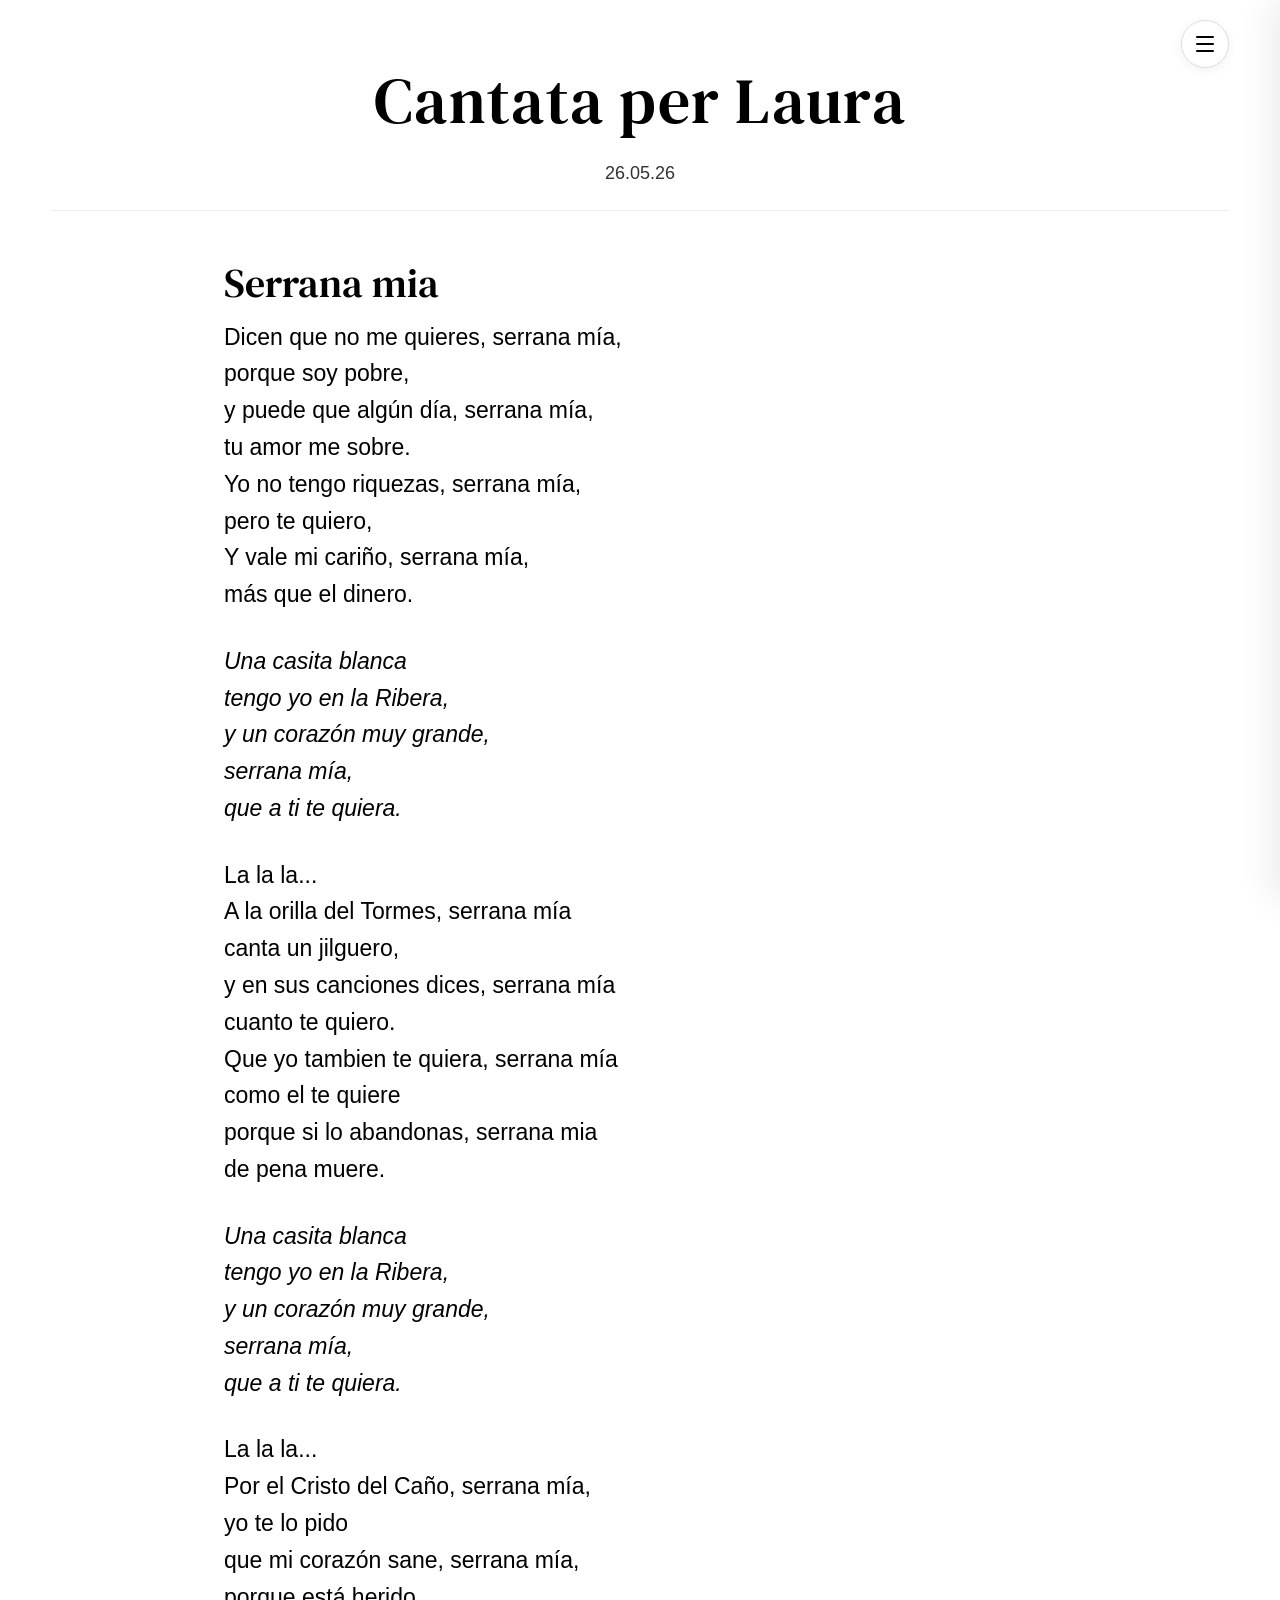
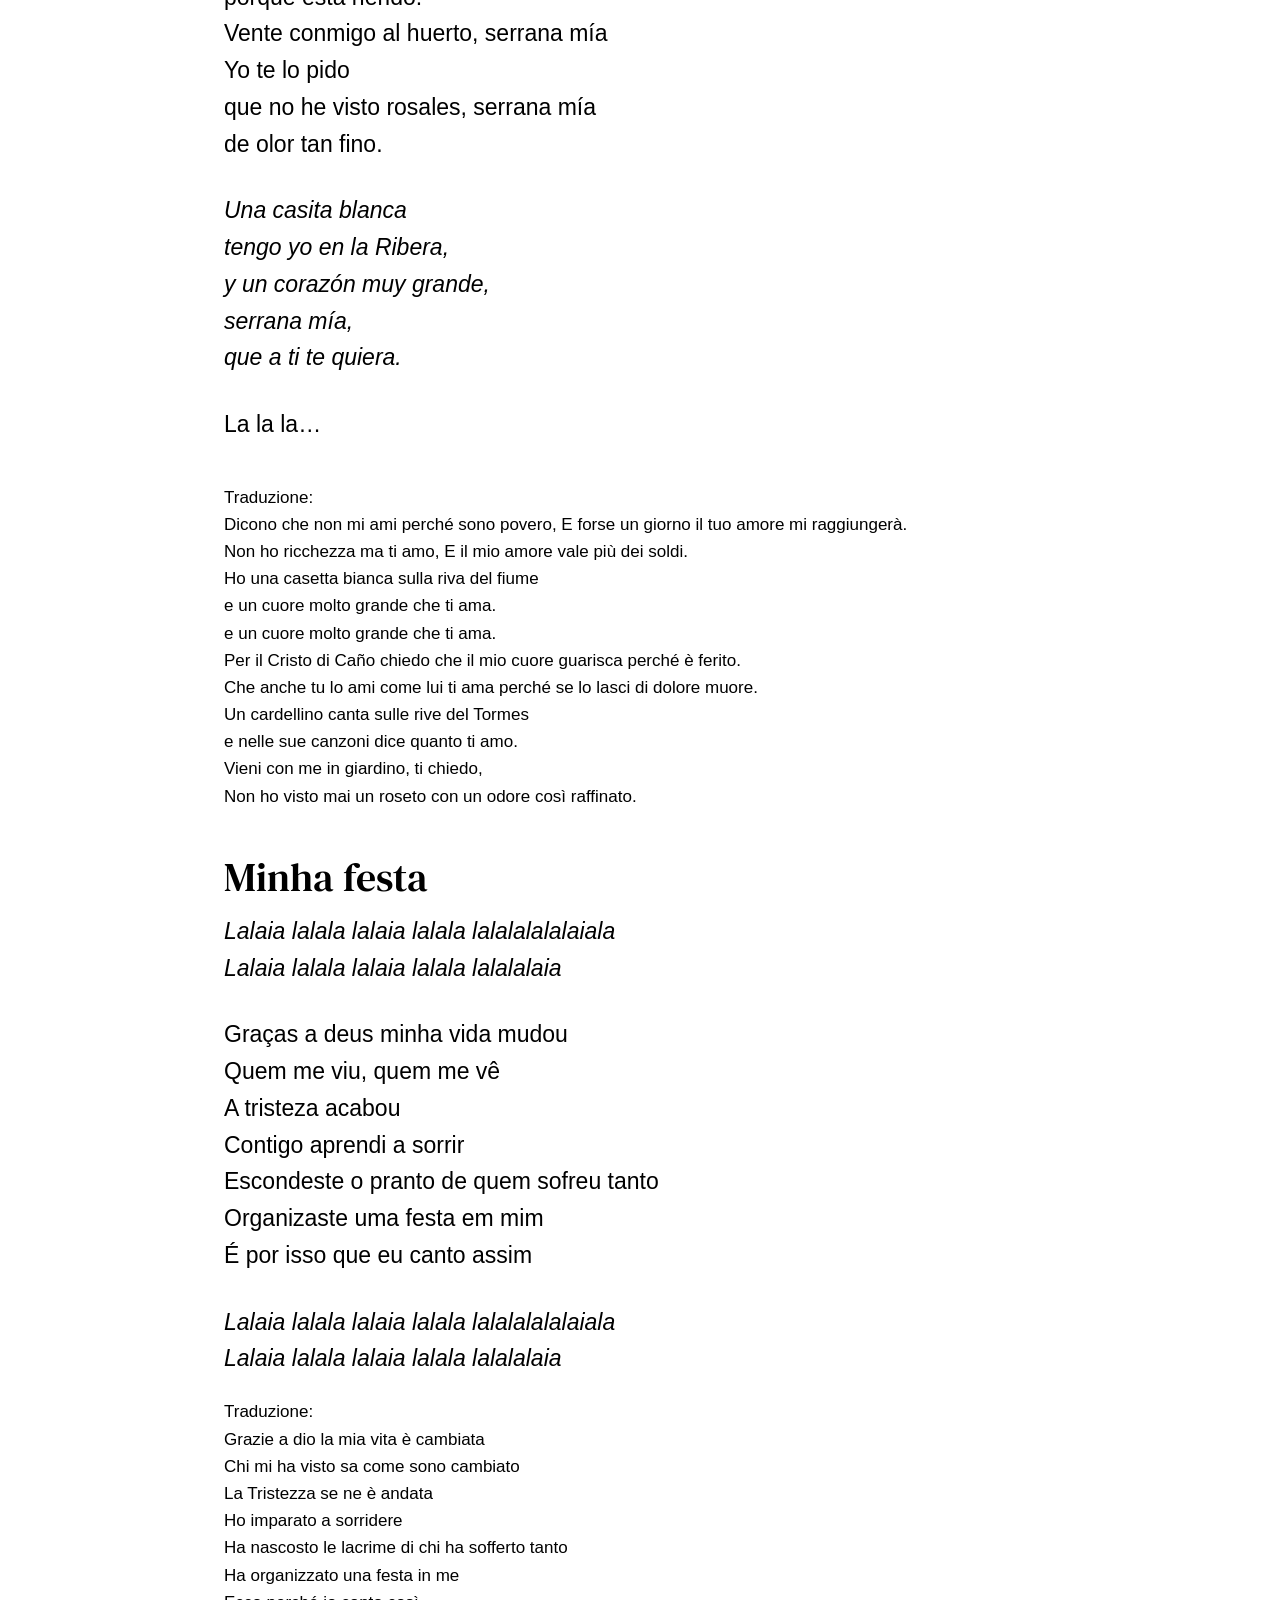
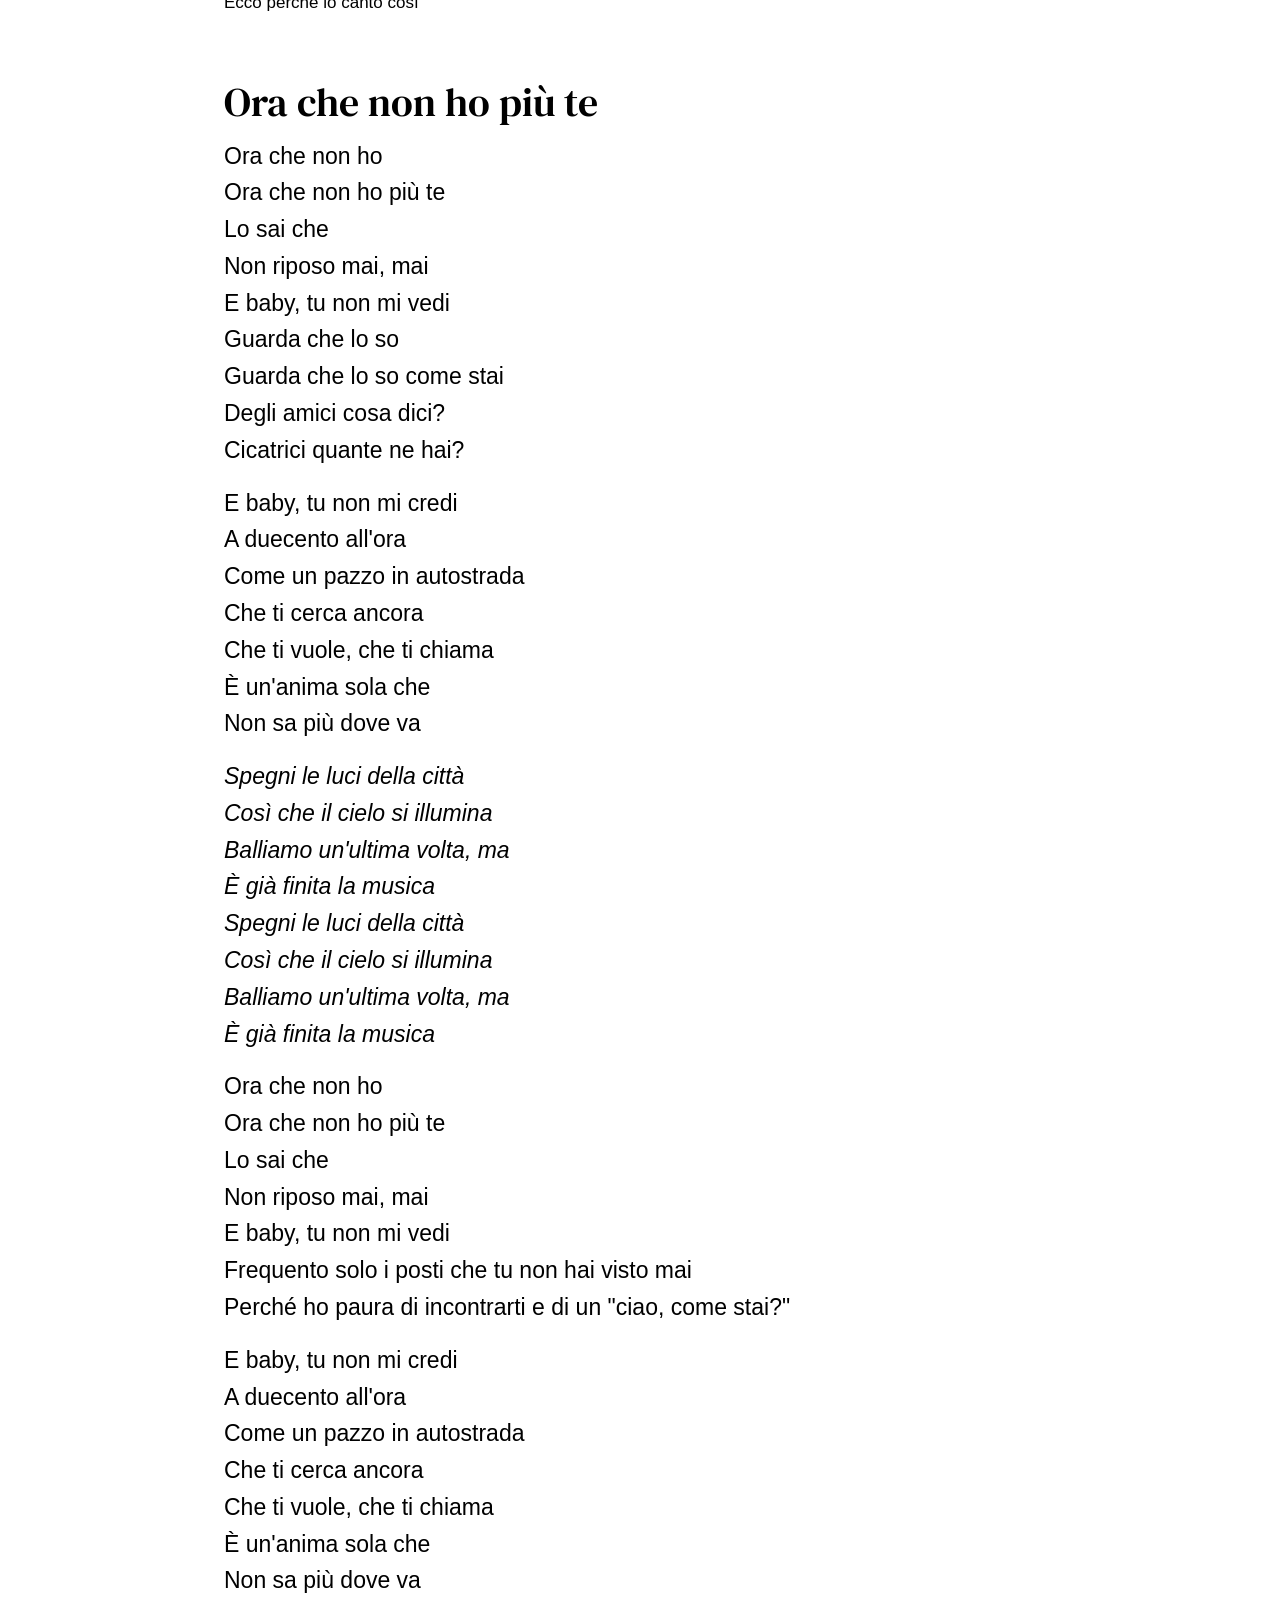
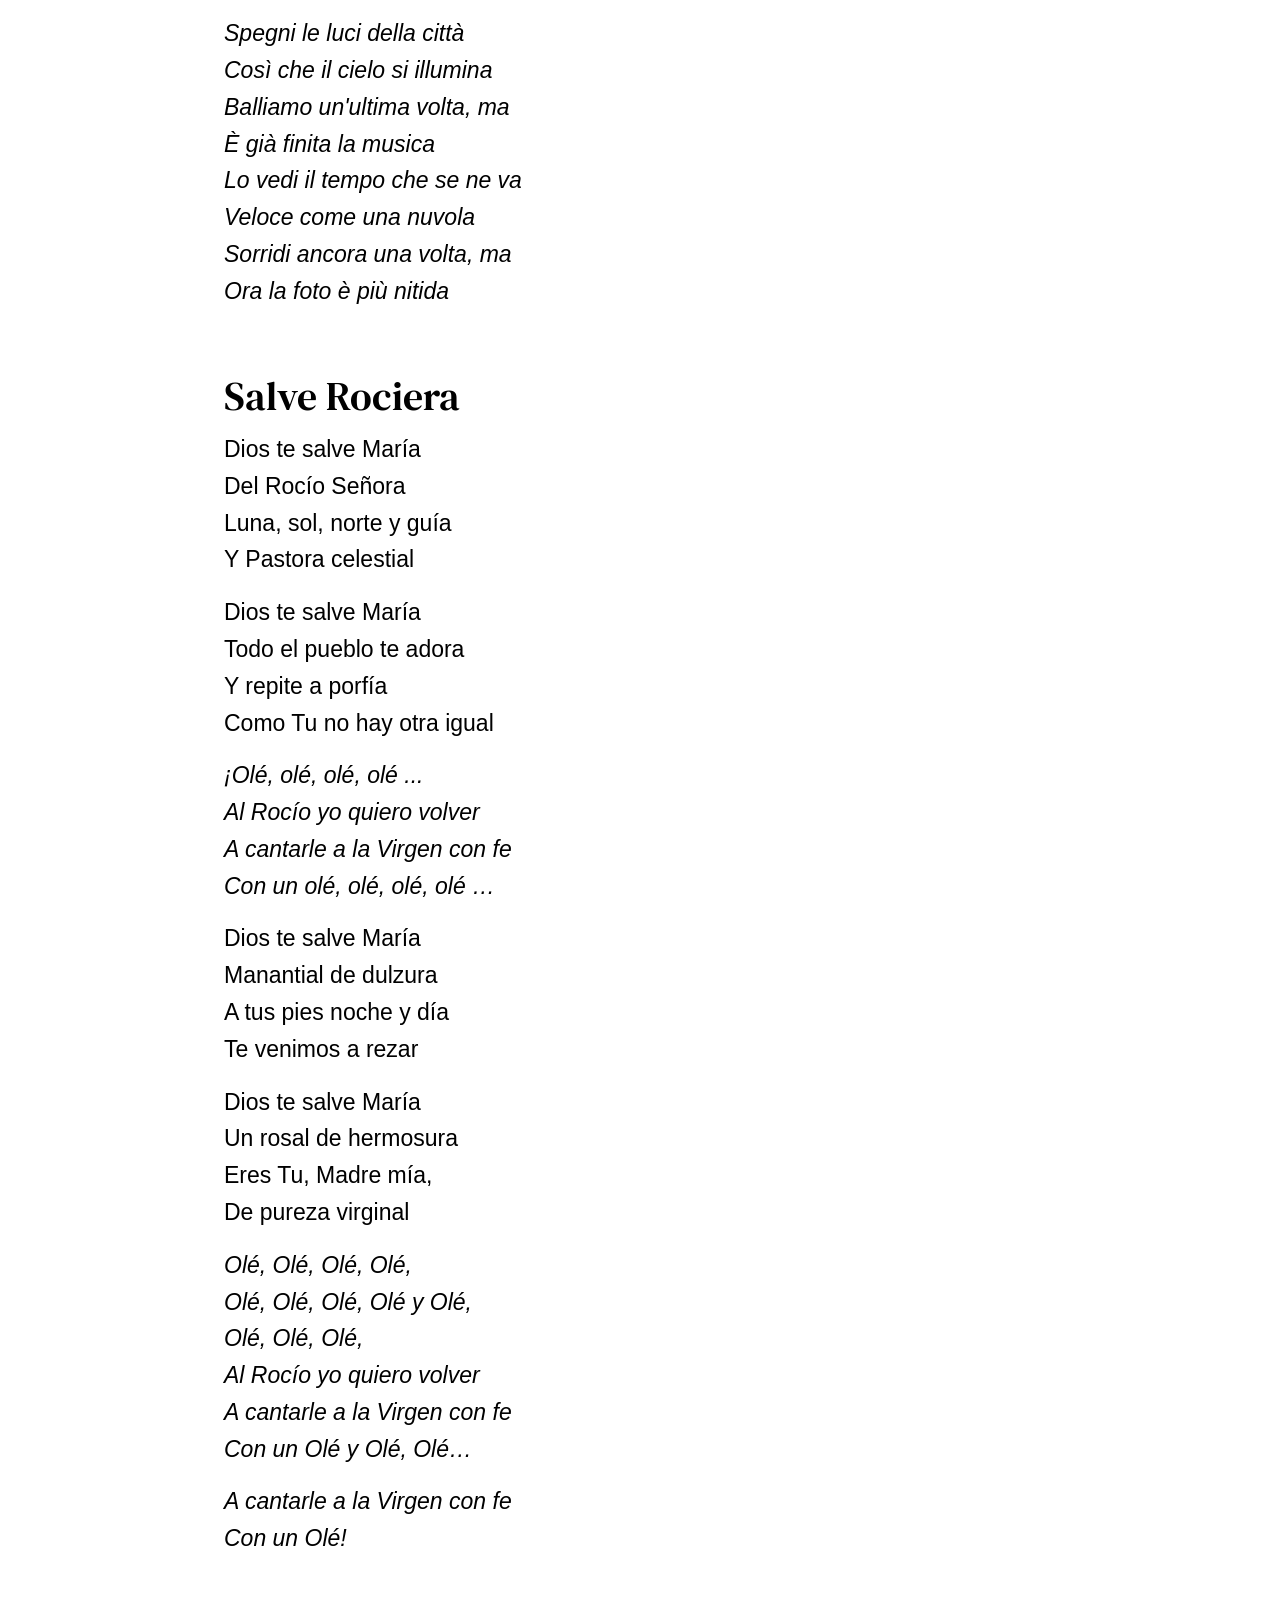
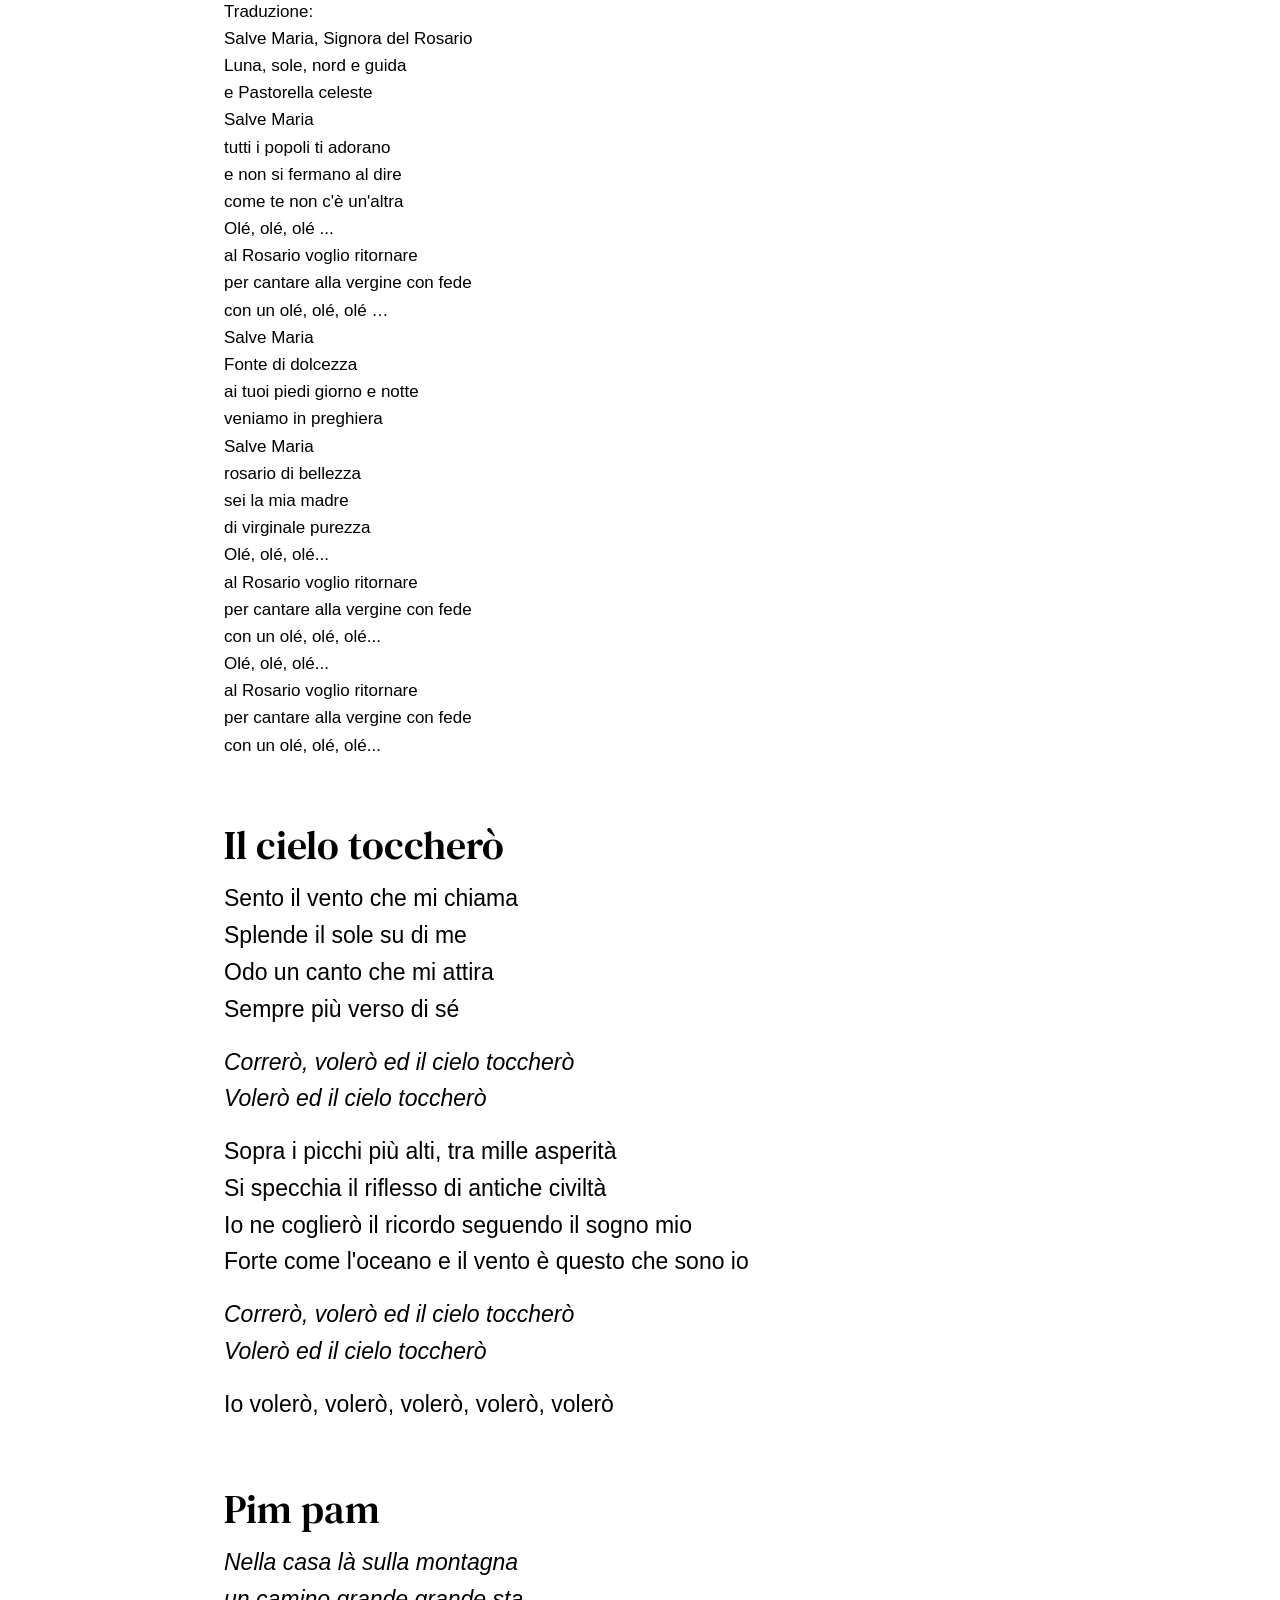
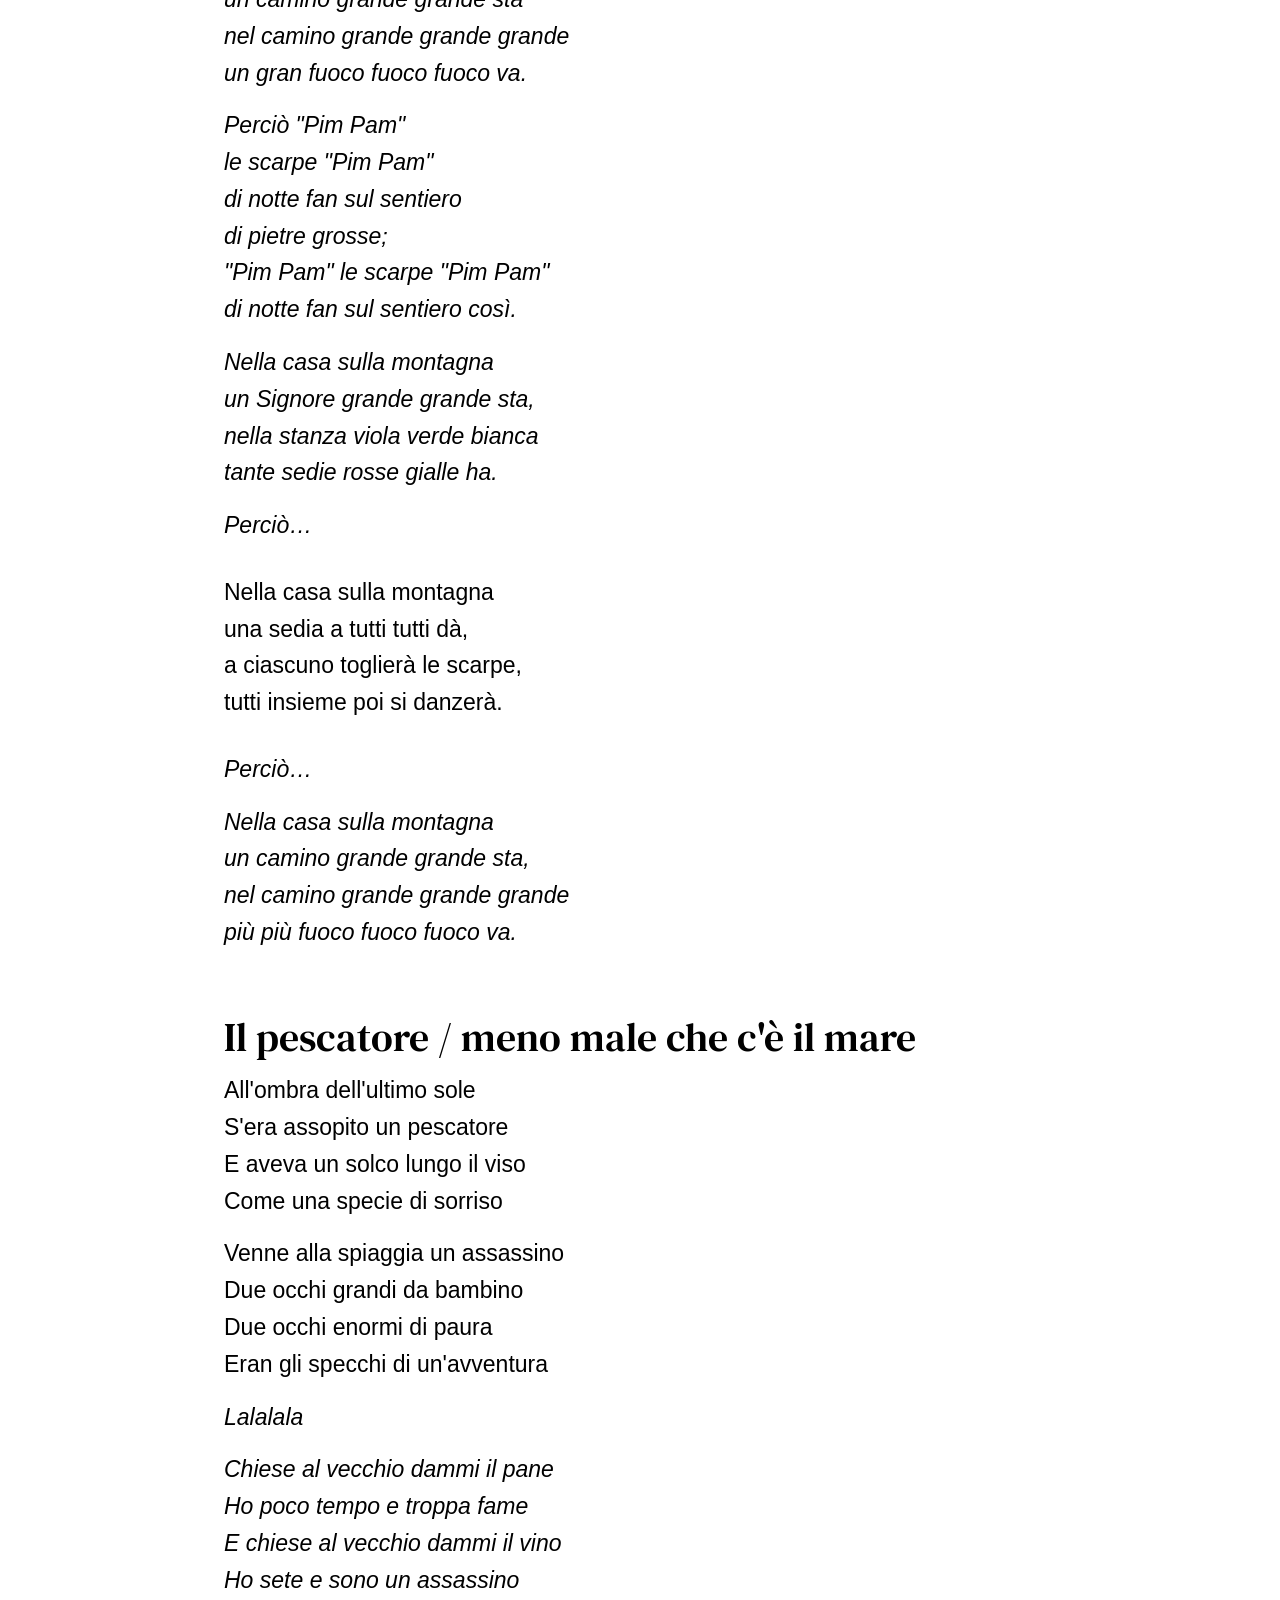
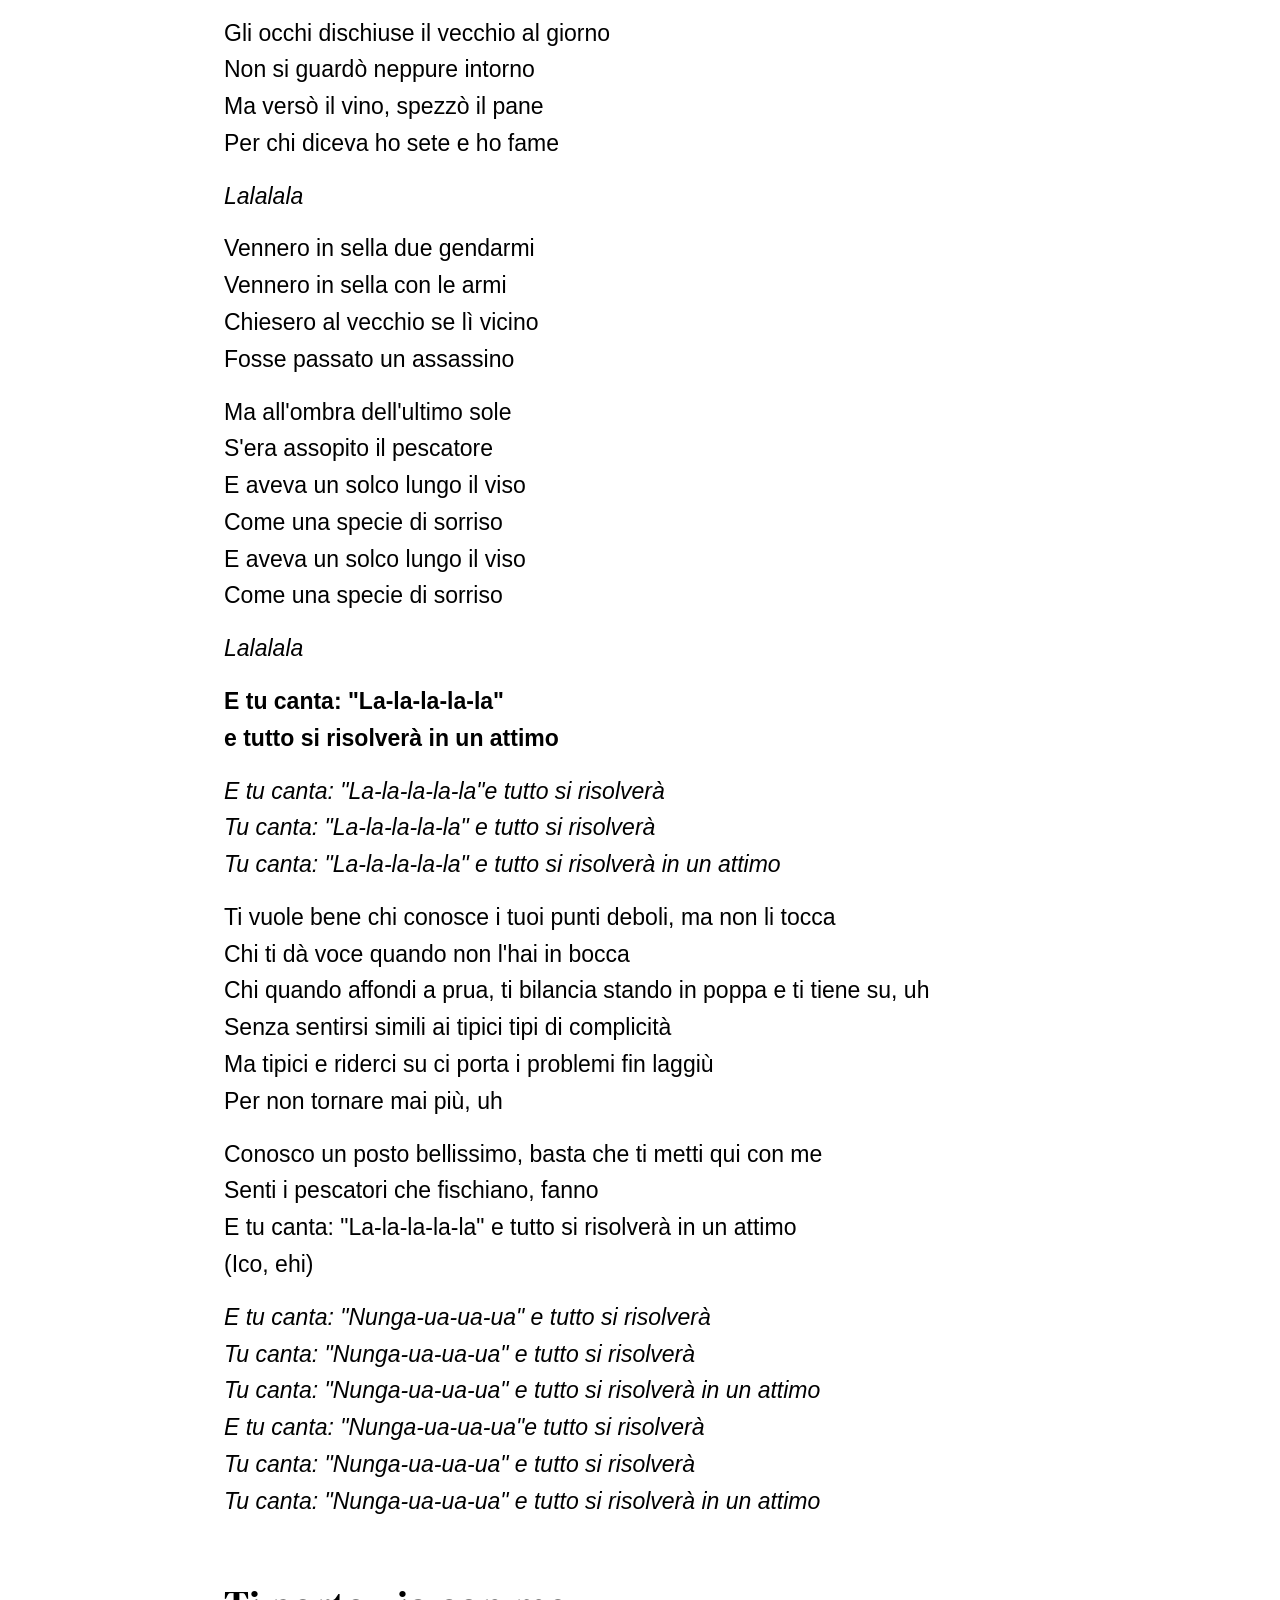
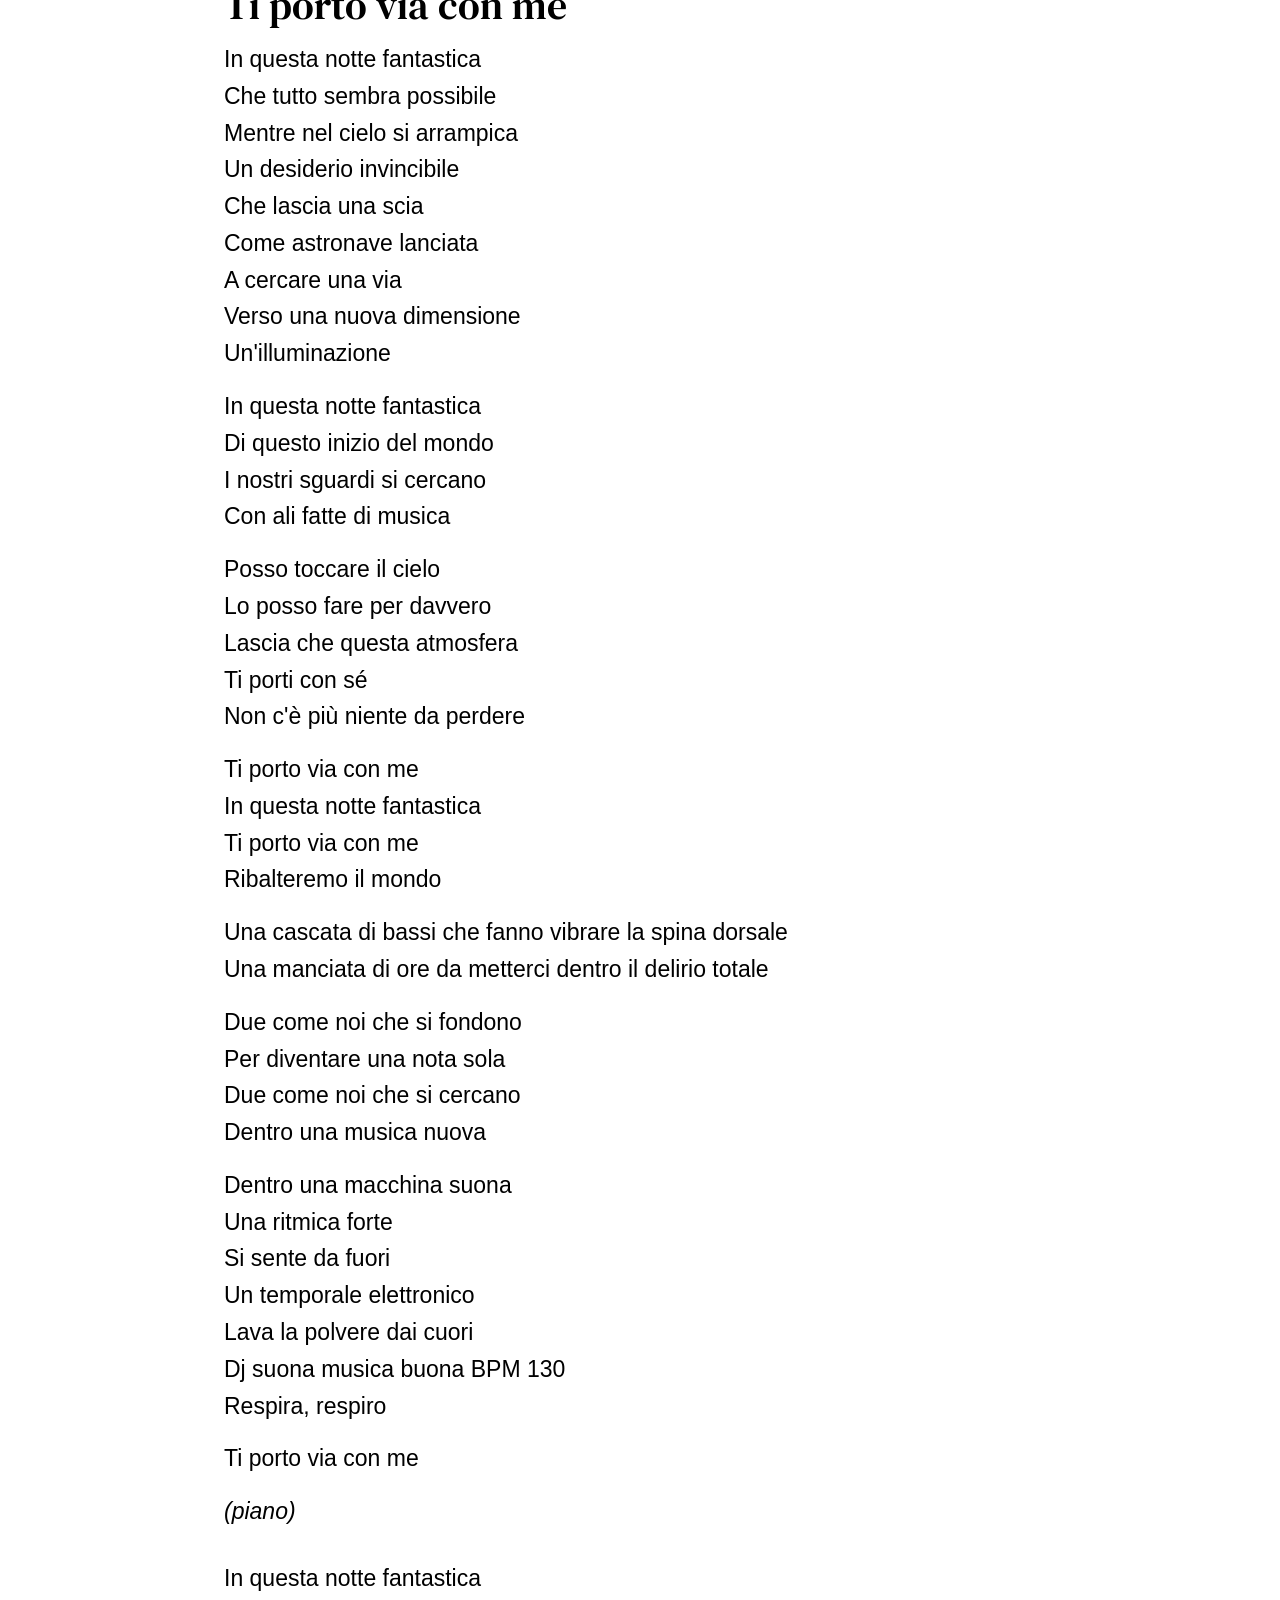
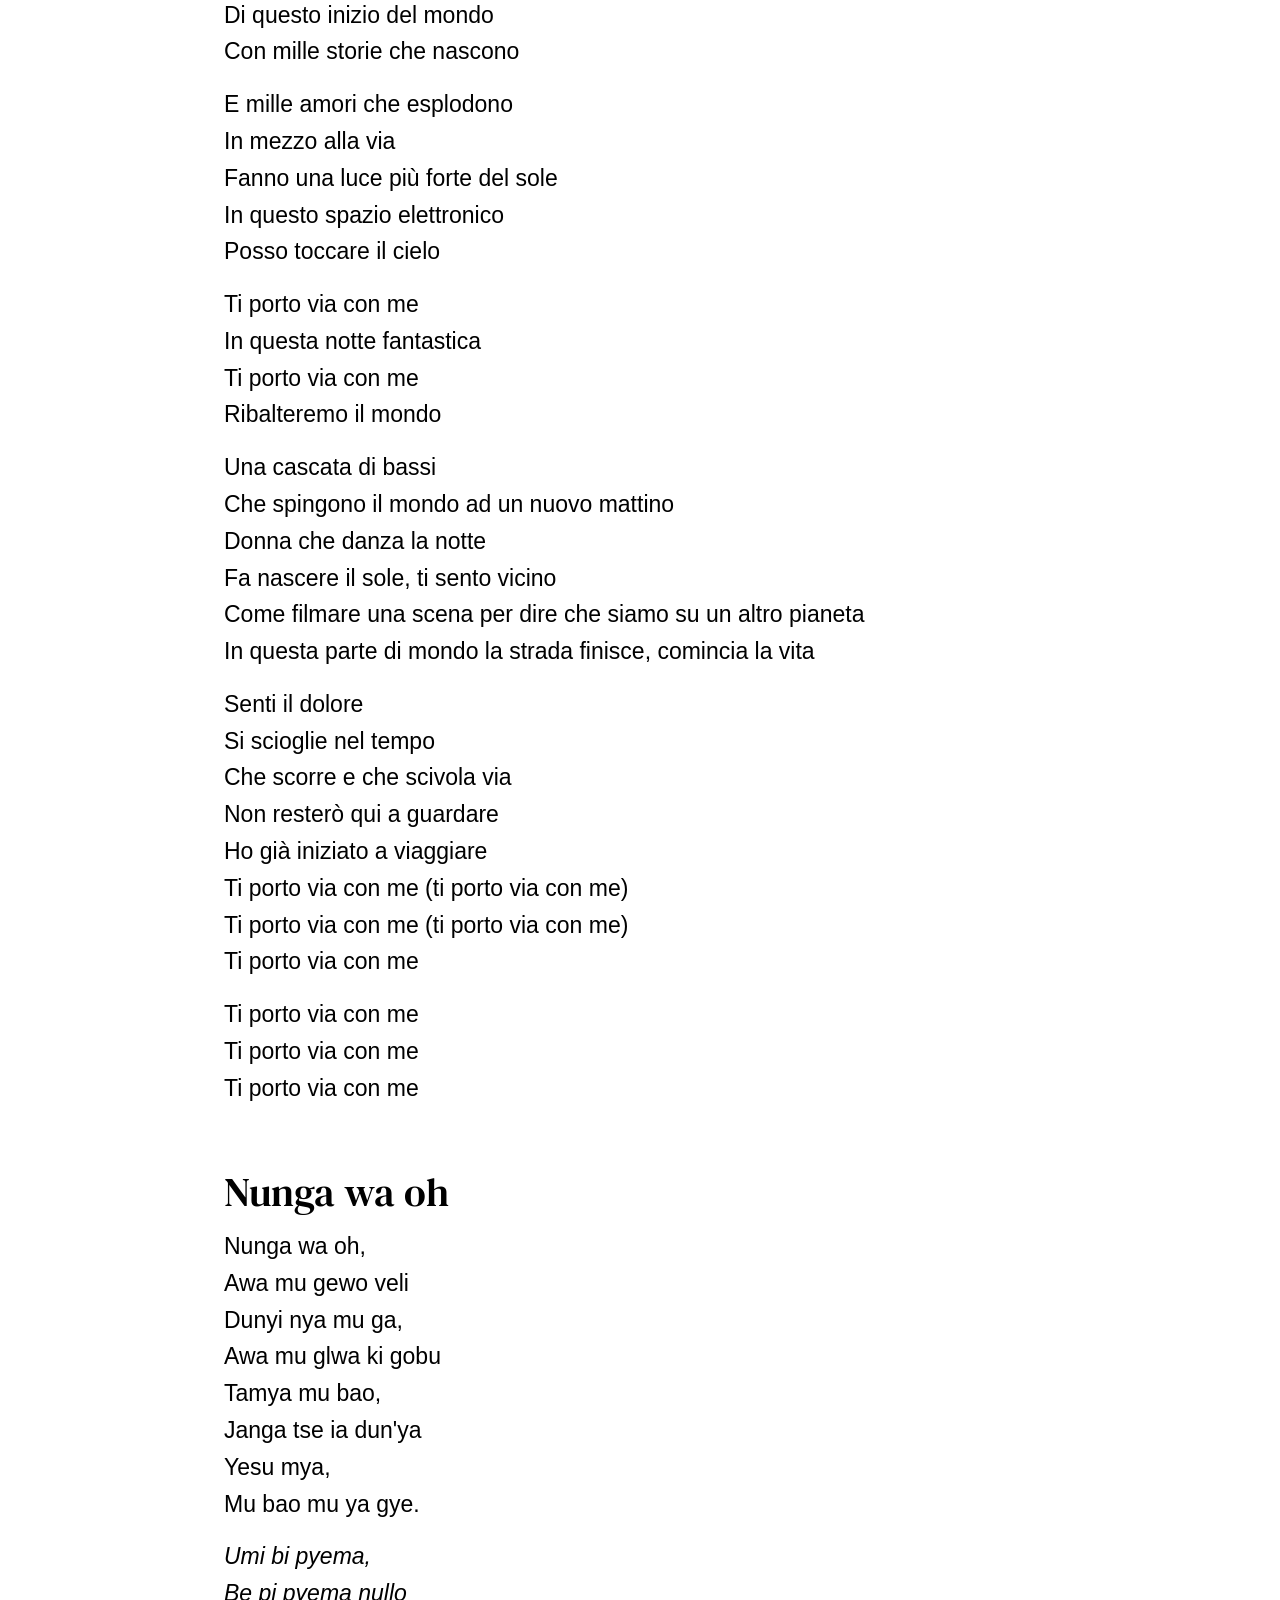
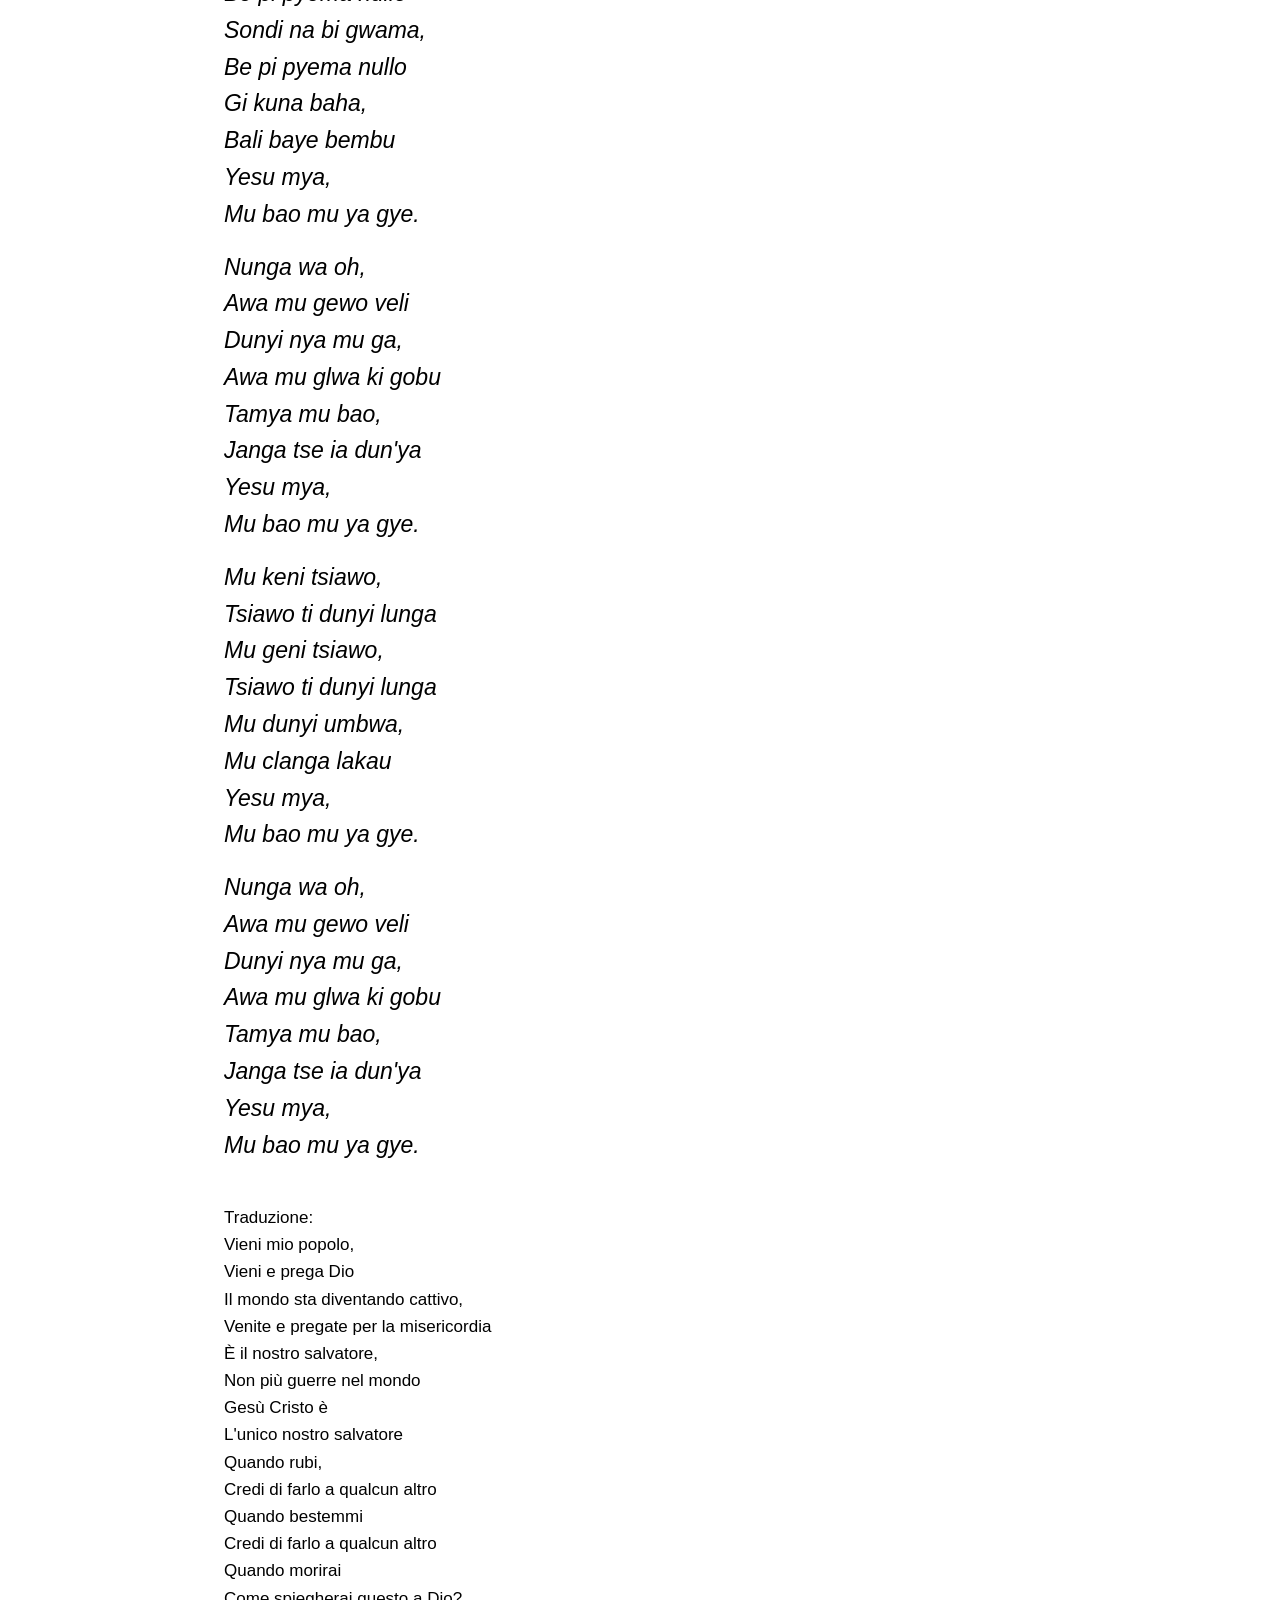
==== commit fa1bd465: "update" ====
--- a/index.html
+++ b/index.html
@@ -6,14 +6,6 @@
   <title>Cantata per Laura</title>
   <meta name="description" content="Cantata per Laura — 26.05.26">
   <link rel="stylesheet" href="styles.css">
-  <script>
-    (function () {
-      if (localStorage.getItem("theme") === "dark") {
-        document.documentElement.classList.add("theme-dark");
-      }
-    })();
-  </script>
-  <meta name="theme-color" content="#ffffff" id="theme-color-meta">
 </head>
 <body>
   <div class="menu-overlay" data-menu-overlay hidden aria-hidden="true"></div>
@@ -43,19 +35,13 @@
   </nav>
 
   <header class="site-header">
-    <div class="header-actions">
-      <button type="button" class="theme-toggle icon-button" aria-label="Attiva tema scuro" aria-pressed="false">
-        <span class="theme-toggle-icon theme-toggle-icon--sun" aria-hidden="true">☀</span>
-        <span class="theme-toggle-icon theme-toggle-icon--moon" aria-hidden="true">☾</span>
-      </button>
-      <button type="button" class="menu-toggle icon-button" aria-expanded="false" aria-controls="menu-panel" aria-label="Apri indice brani">
-        <span class="menu-toggle-icon" aria-hidden="true">
-          <span></span>
-          <span></span>
-          <span></span>
-        </span>
-      </button>
-    </div>
+    <button type="button" class="menu-toggle icon-button" aria-expanded="false" aria-controls="menu-panel" aria-label="Apri indice brani">
+      <span class="menu-toggle-icon" aria-hidden="true">
+        <span></span>
+        <span></span>
+        <span></span>
+      </span>
+    </button>
     <div class="site-header-content">
       <h1>Cantata per Laura</h1>
       <p>26.05.26</p>
@@ -105,7 +91,7 @@
 <p class="line chorus">y un corazón muy grande,</p>
 <p class="line chorus">serrana mía,</p>
 <p class="line chorus">que a ti te quiera.</p>
-<p class="line translation">La la la…</p>
+<p class="line verse">La la la…</p>
 <div class="stanza-break" aria-hidden="true"></div>
 <p class="line translation">Traduzione:</p>
 <p class="line translation">Dicono che non mi ami perché sono povero, E forse un giorno il tuo amore mi raggiungerà.</p>
@@ -898,6 +884,5 @@
 <div class="stanza-break" aria-hidden="true"></div>
   </main>
   <script src="menu.js"></script>
-  <script src="theme.js"></script>
 </body>
 </html>
--- a/styles.css
+++ b/styles.css
@@ -27,20 +27,6 @@
   --space-section: 2.75rem;
 }
 
-html.theme-dark {
-  --text: #ffffff;
-  --text-muted: rgba(255, 255, 255, 0.78);
-  --bg: #0f2744;
-  --surface: rgba(255, 255, 255, 0.06);
-  --surface-hover: rgba(255, 255, 255, 0.1);
-  --border: rgba(255, 255, 255, 0.14);
-  --border-strong: rgba(255, 255, 255, 0.24);
-  --overlay: rgba(0, 0, 0, 0.55);
-  --shadow: rgba(0, 0, 0, 0.25);
-  --panel-shadow: rgba(0, 0, 0, 0.35);
-  color-scheme: dark;
-}
-
 *,
 *::before,
 *::after {
@@ -59,7 +45,6 @@
   font-family: var(--font-sans);
   font-size: var(--text-base);
   line-height: var(--line-height);
-  transition: background-color 0.25s ease, color 0.25s ease;
 }
 
 .doc-content {
@@ -97,6 +82,16 @@
   font-style: italic;
 }
 
+.doc-content .line:not(.chorus) + .line.chorus,
+.doc-content .line.chorus + .line:not(.chorus) {
+  margin-top: calc(var(--line-height) * 1em);
+}
+
+.doc-content .line:not(.translation) + .line.translation,
+.doc-content .stanza-break + .line.translation {
+  margin-top: calc(var(--line-height) * 1em);
+}
+
 .doc-content .line.muted {
   color: var(--text-muted);
 }
@@ -118,7 +113,7 @@
 .site-header {
   position: relative;
   margin-bottom: clamp(2rem, 6vw, 3rem);
-  padding: 0 clamp(7rem, 16vw, 9rem) 1.5rem;
+  padding: 0 clamp(3.5rem, 11vw, 4.5rem) 1.5rem;
   border-bottom: 1px solid var(--border);
   text-align: center;
 }
@@ -127,13 +122,11 @@
   min-width: 0;
 }
 
-.header-actions {
-  position: absolute;
-  top: 0;
-  right: 0;
-  display: flex;
-  align-items: center;
-  gap: 0.5rem;
+.site-header .menu-toggle {
+  position: fixed;
+  top: clamp(0.75rem, 3vw, 1.25rem);
+  right: clamp(1.25rem, 4vw, 4.5rem);
+  z-index: 250;
 }
 
 .site-header h1 {
@@ -186,23 +179,6 @@
   height: 2px;
   background: currentColor;
   border-radius: 1px;
-}
-
-.theme-toggle-icon {
-  font-size: 1.15rem;
-  line-height: 1;
-}
-
-.theme-toggle-icon--moon {
-  display: none;
-}
-
-html.theme-dark .theme-toggle-icon--sun {
-  display: none;
-}
-
-html.theme-dark .theme-toggle-icon--moon {
-  display: block;
 }
 
 .menu-overlay {
@@ -305,13 +281,13 @@
 
 @media (max-width: 520px) {
   .site-header {
-    padding-top: 3.75rem;
+    padding-top: 3.5rem;
     padding-inline: 1rem;
   }
 
-  .header-actions {
-    top: 0;
-    right: 0;
+  .site-header .menu-toggle {
+    top: clamp(0.75rem, 3vw, 1.25rem);
+    right: clamp(1rem, 4vw, 1.25rem);
   }
 
   .icon-button {
@@ -340,7 +316,7 @@
     padding: 1in;
   }
 
-  .header-actions,
+  .site-header .menu-toggle,
   .menu-overlay,
   .menu-panel {
     display: none;
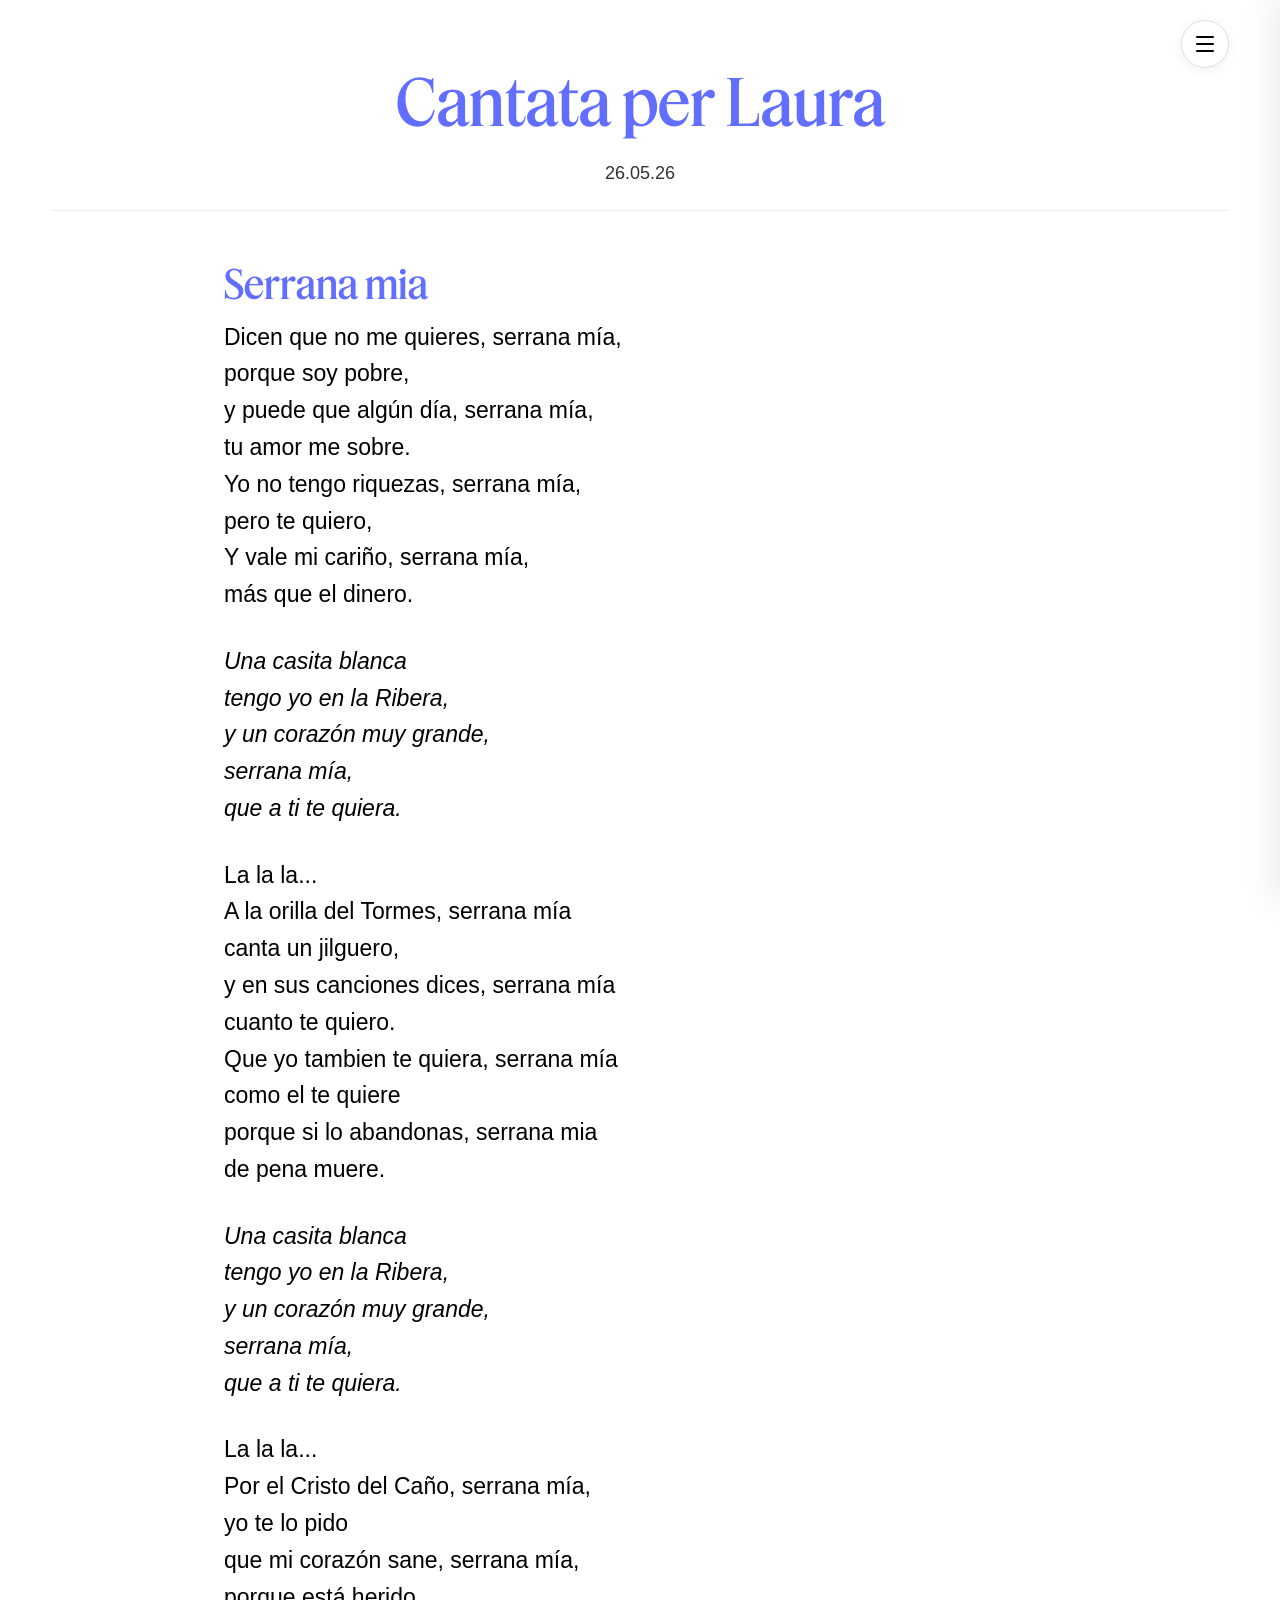
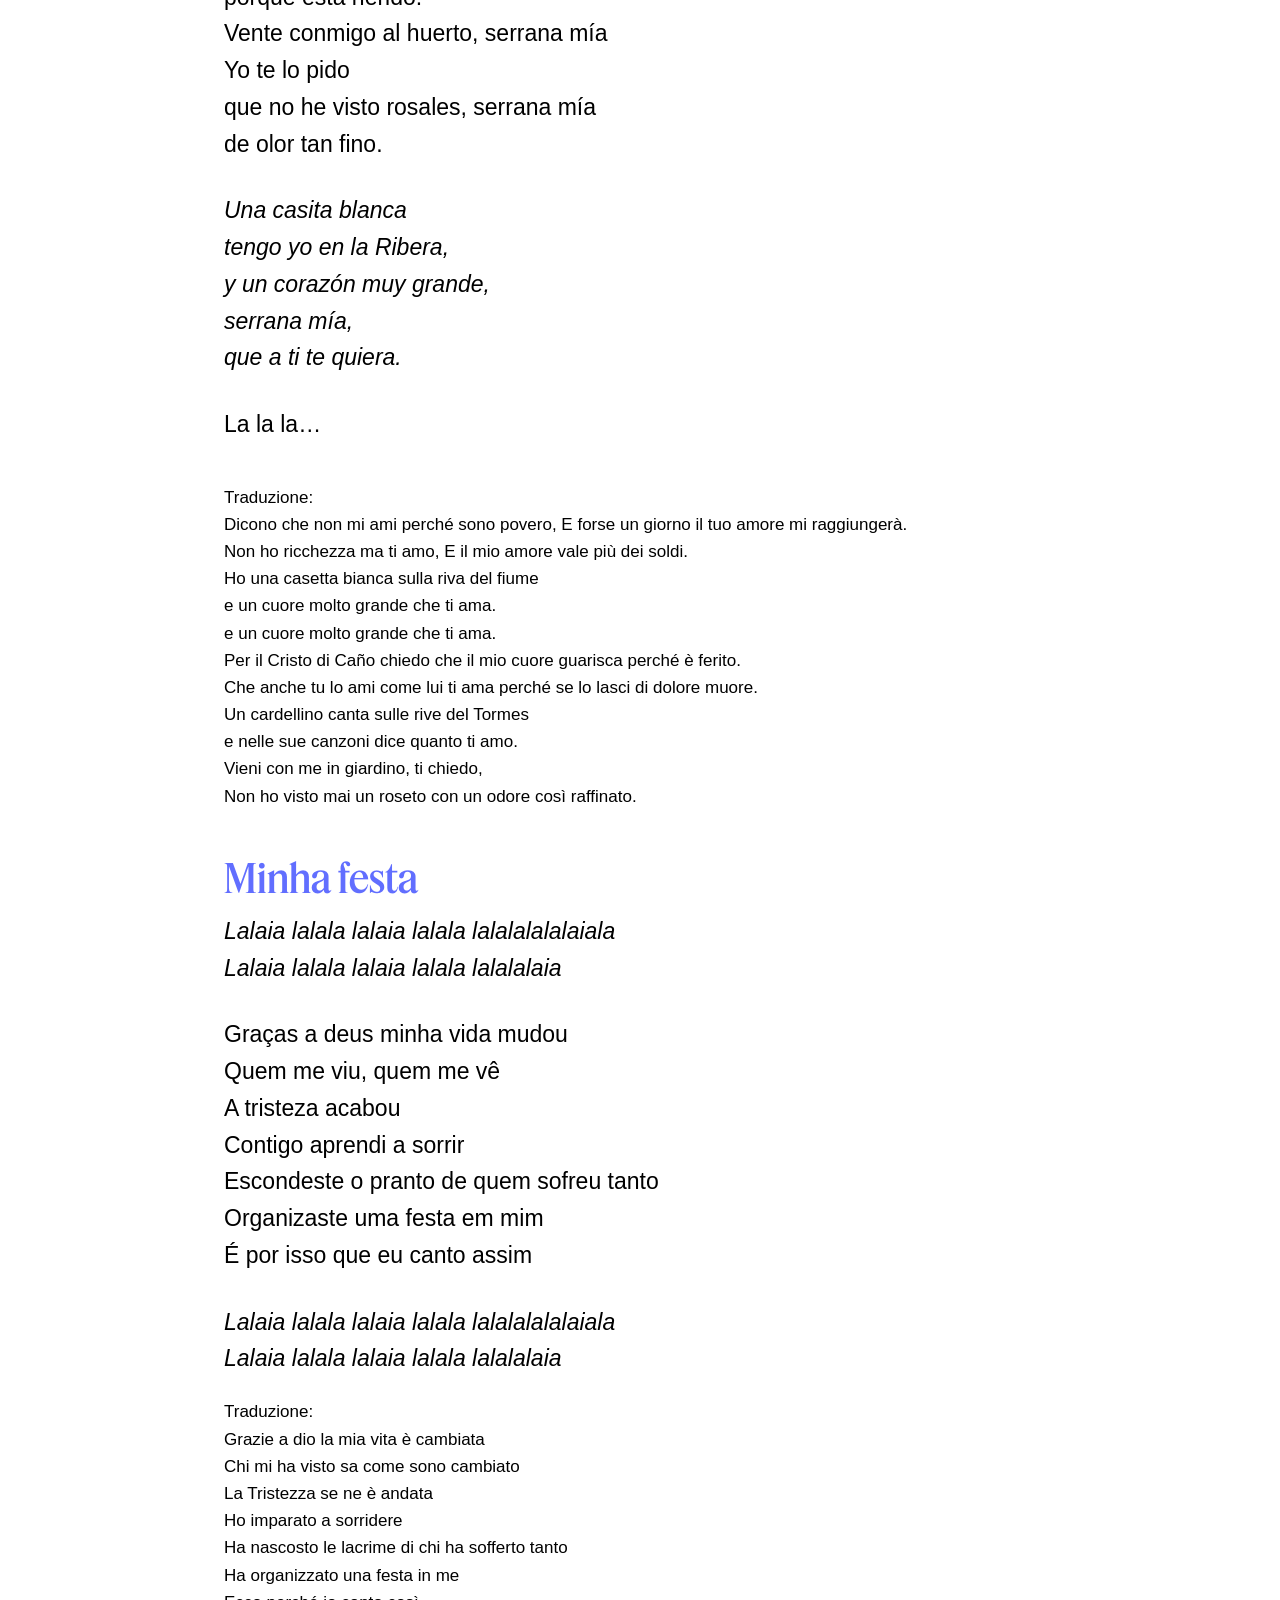
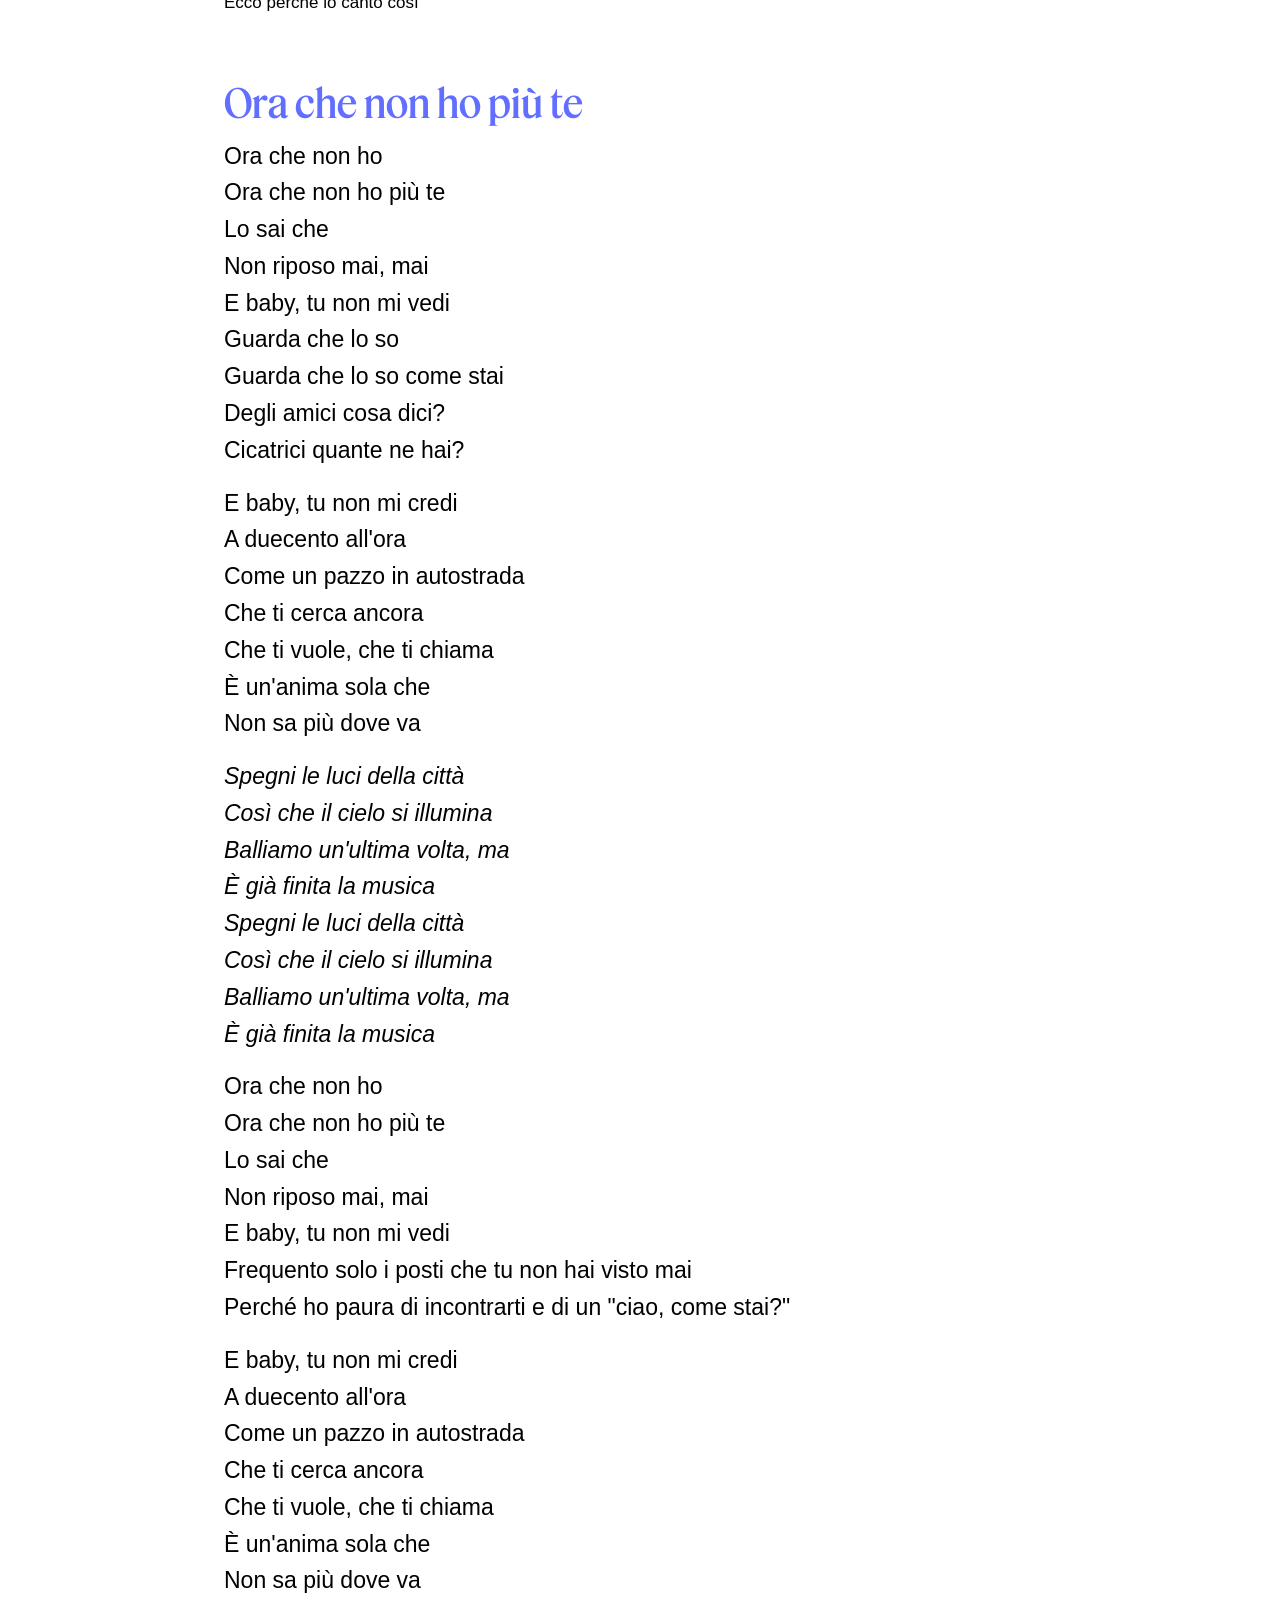
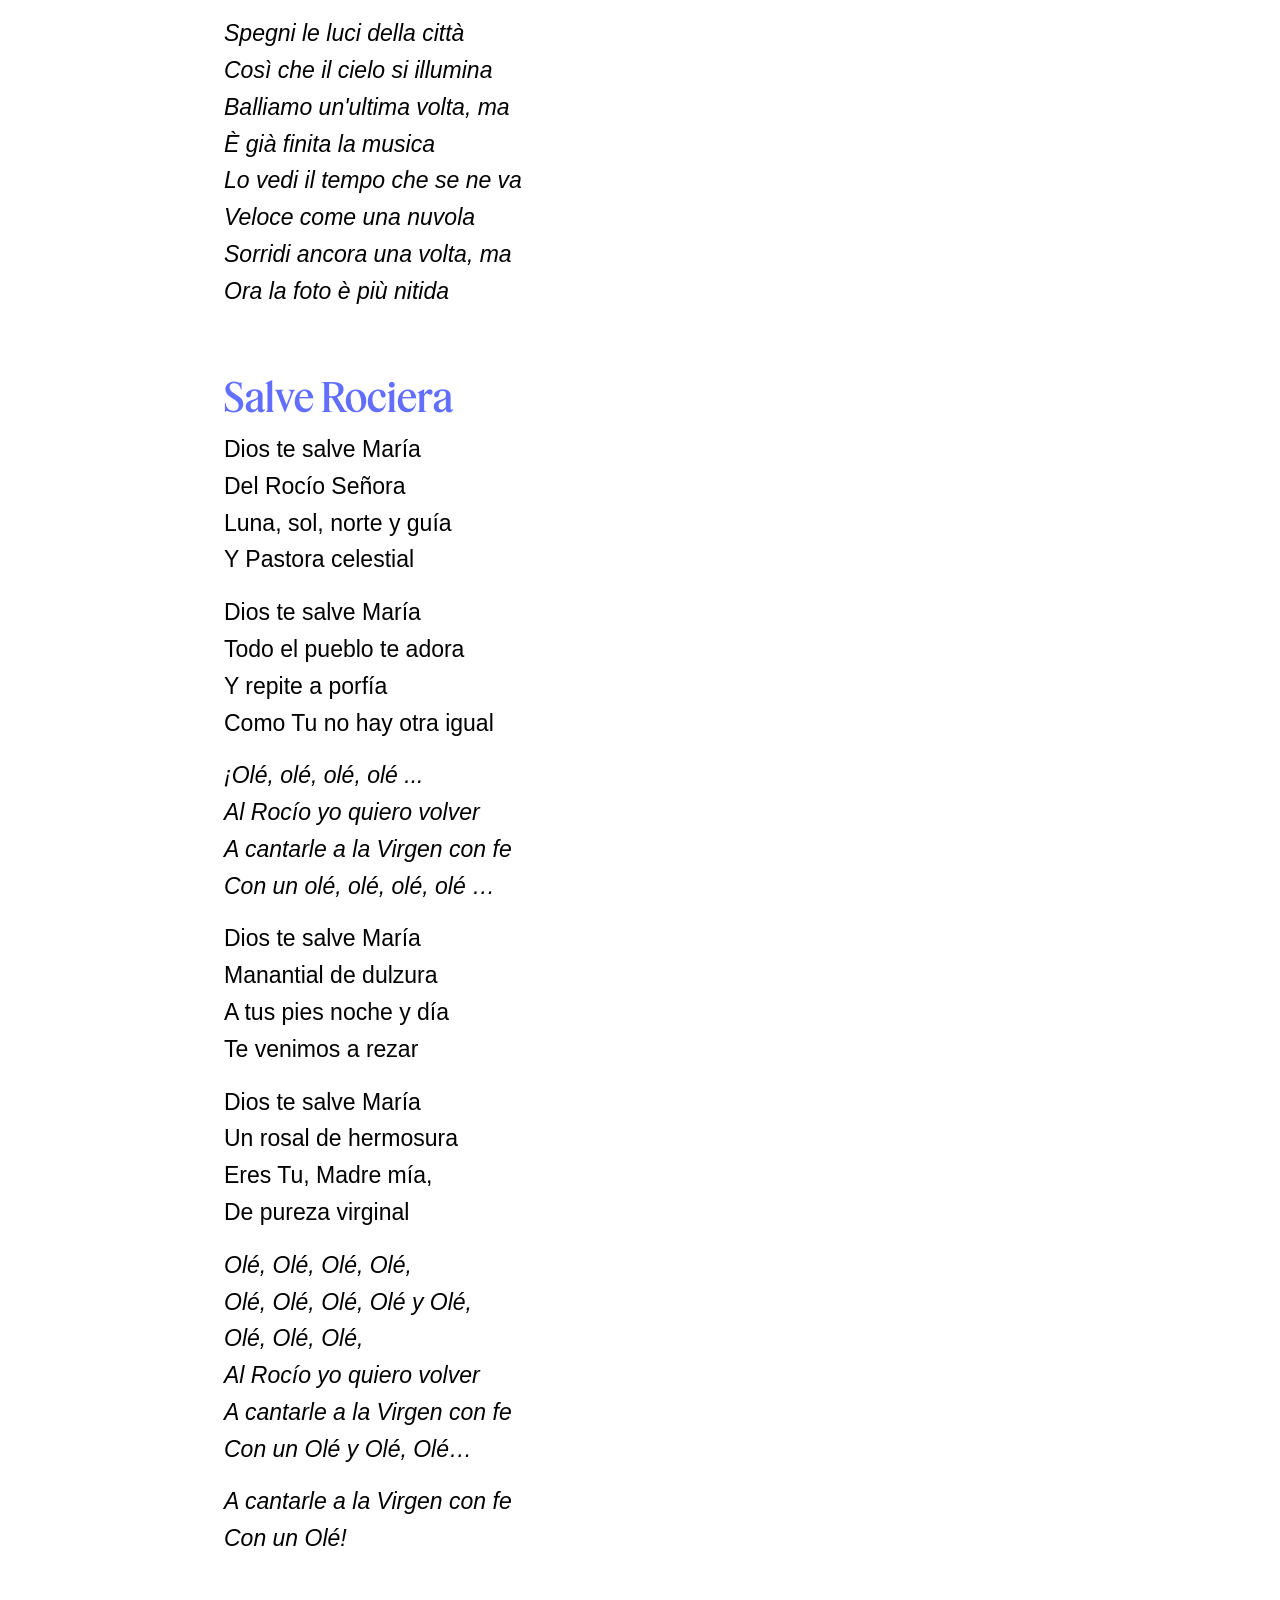
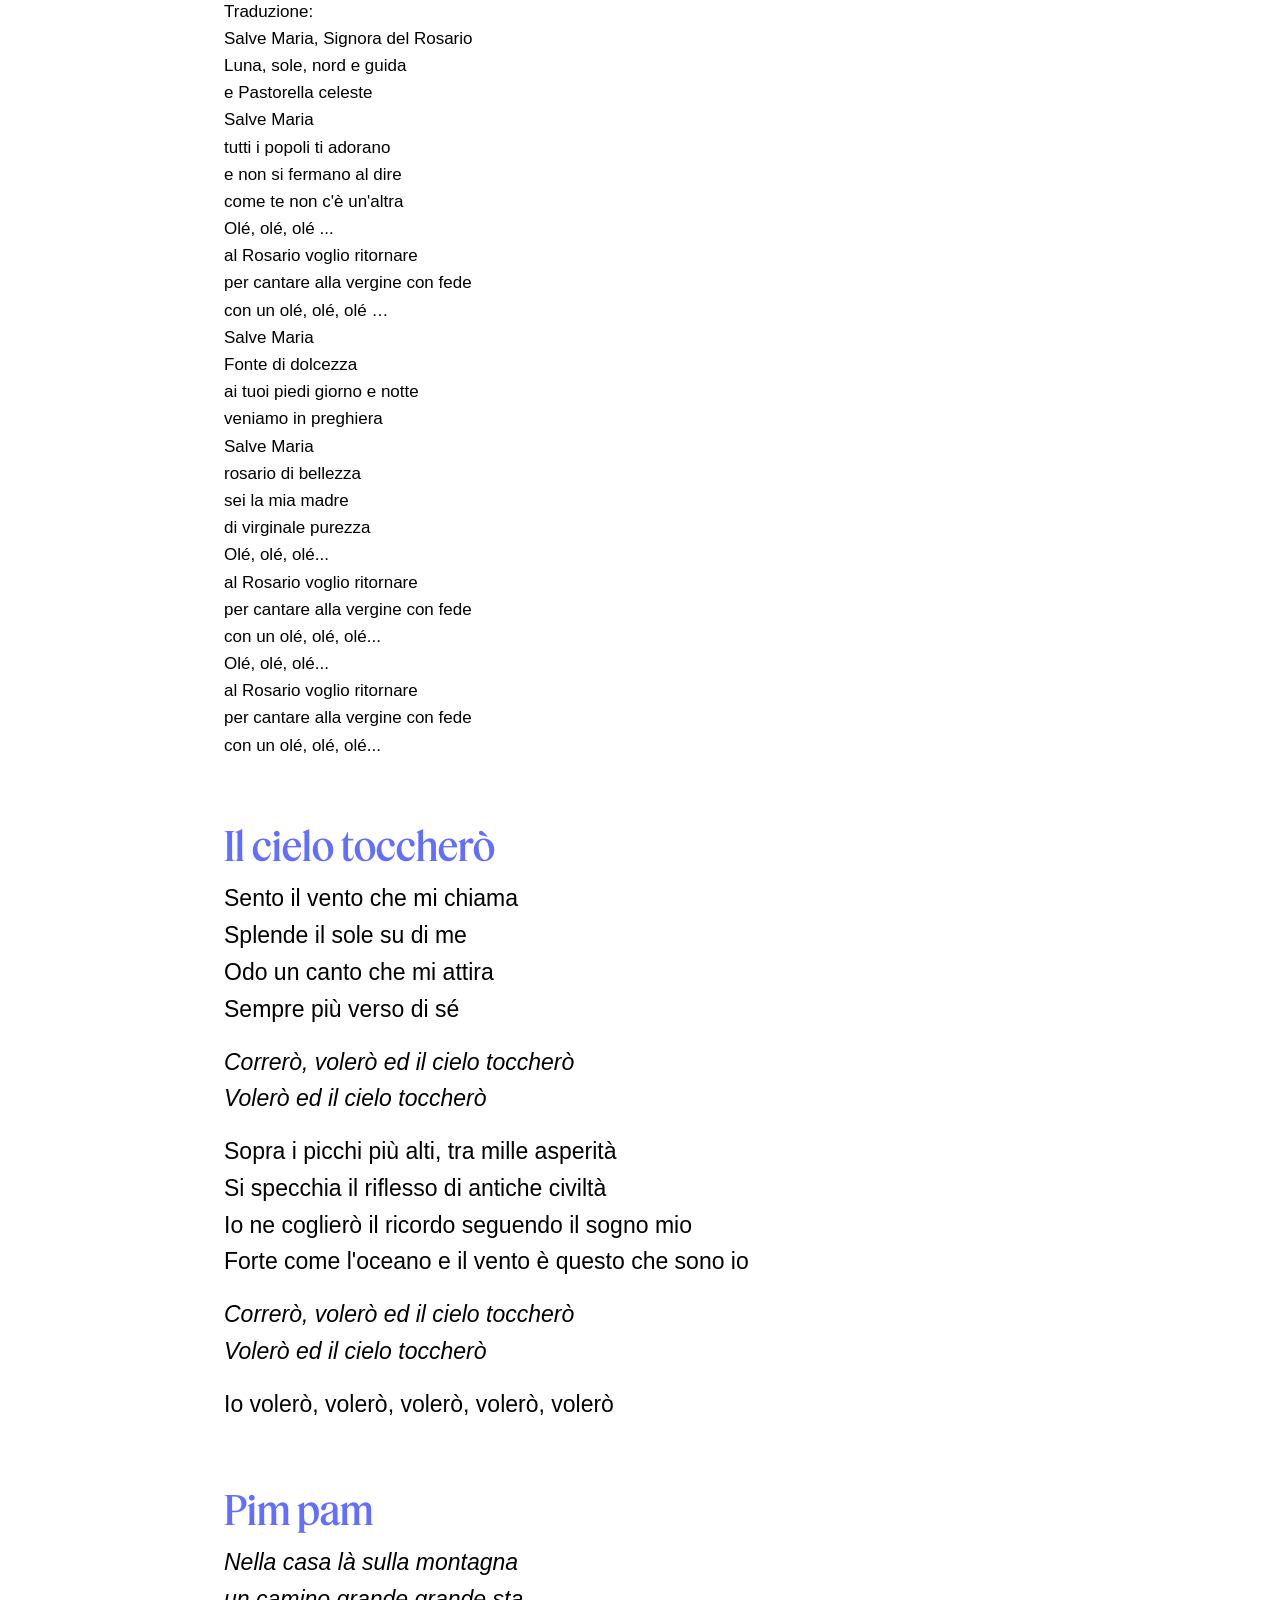
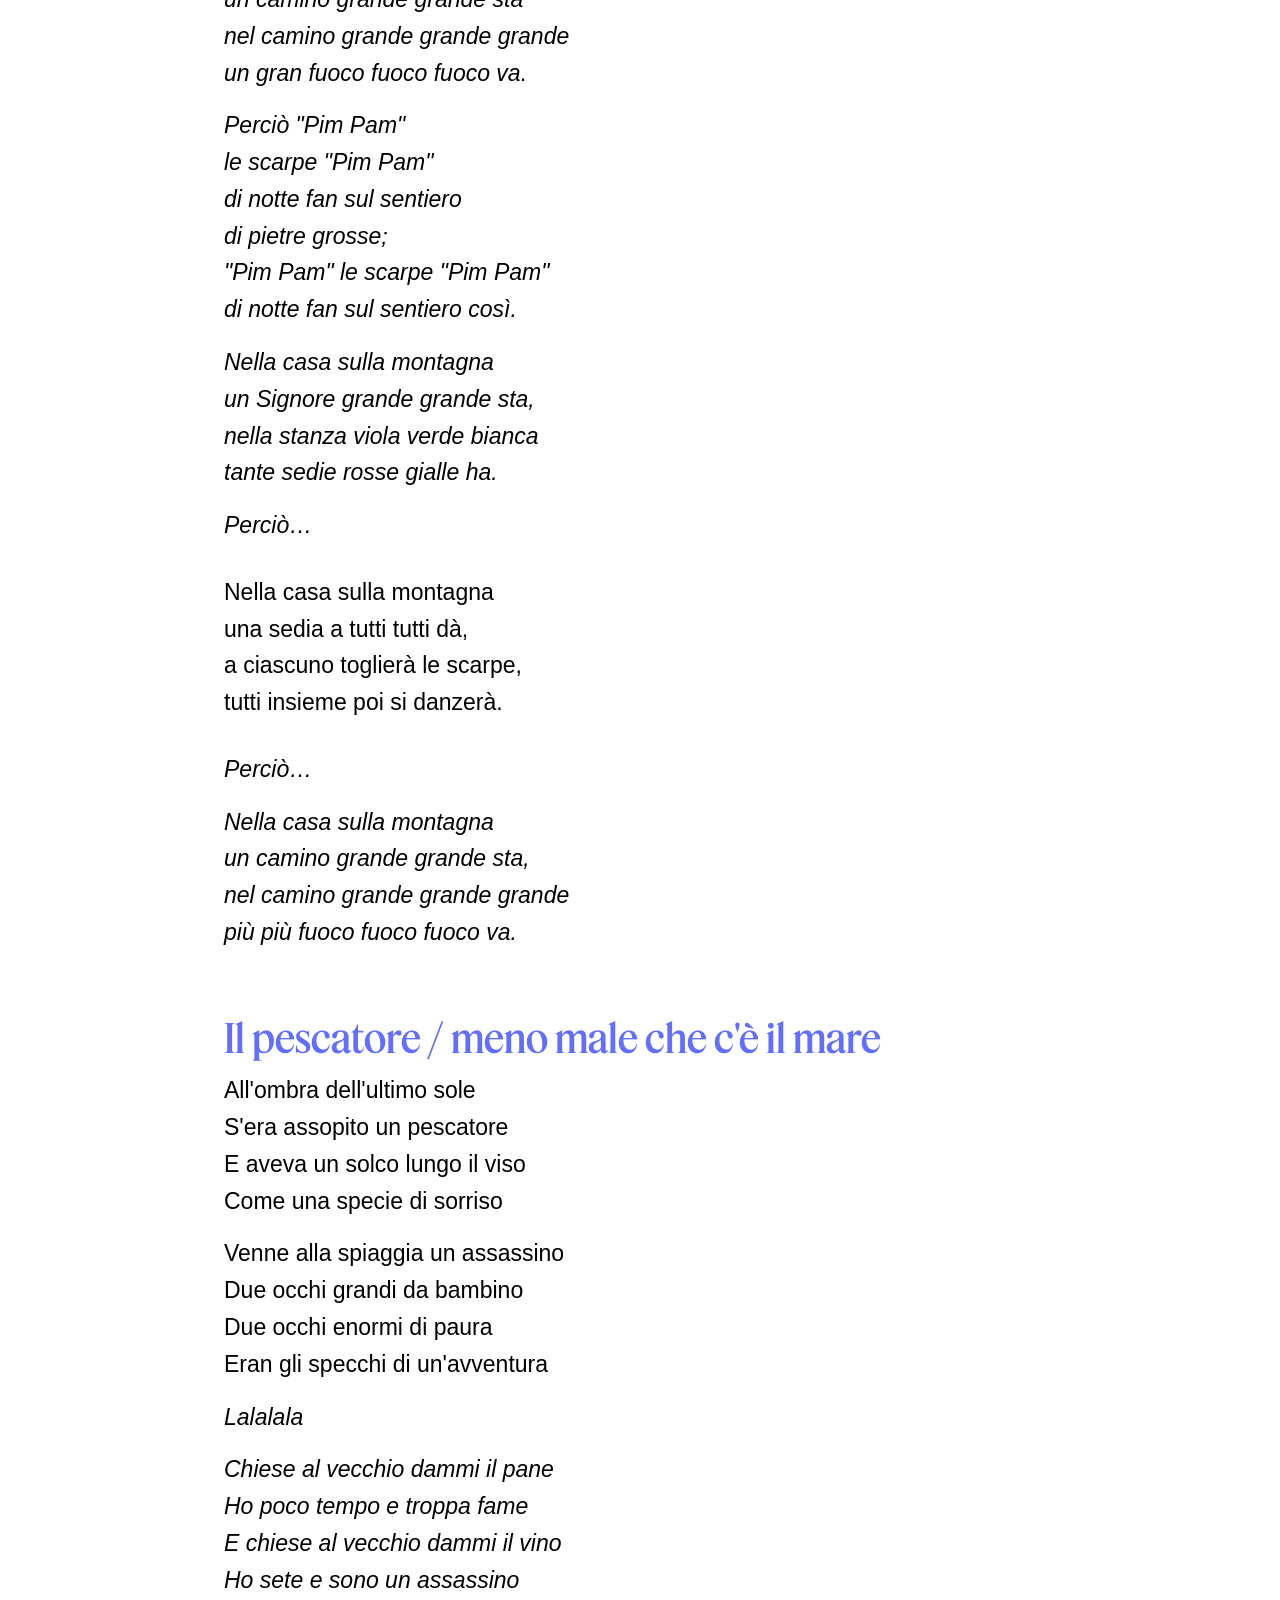
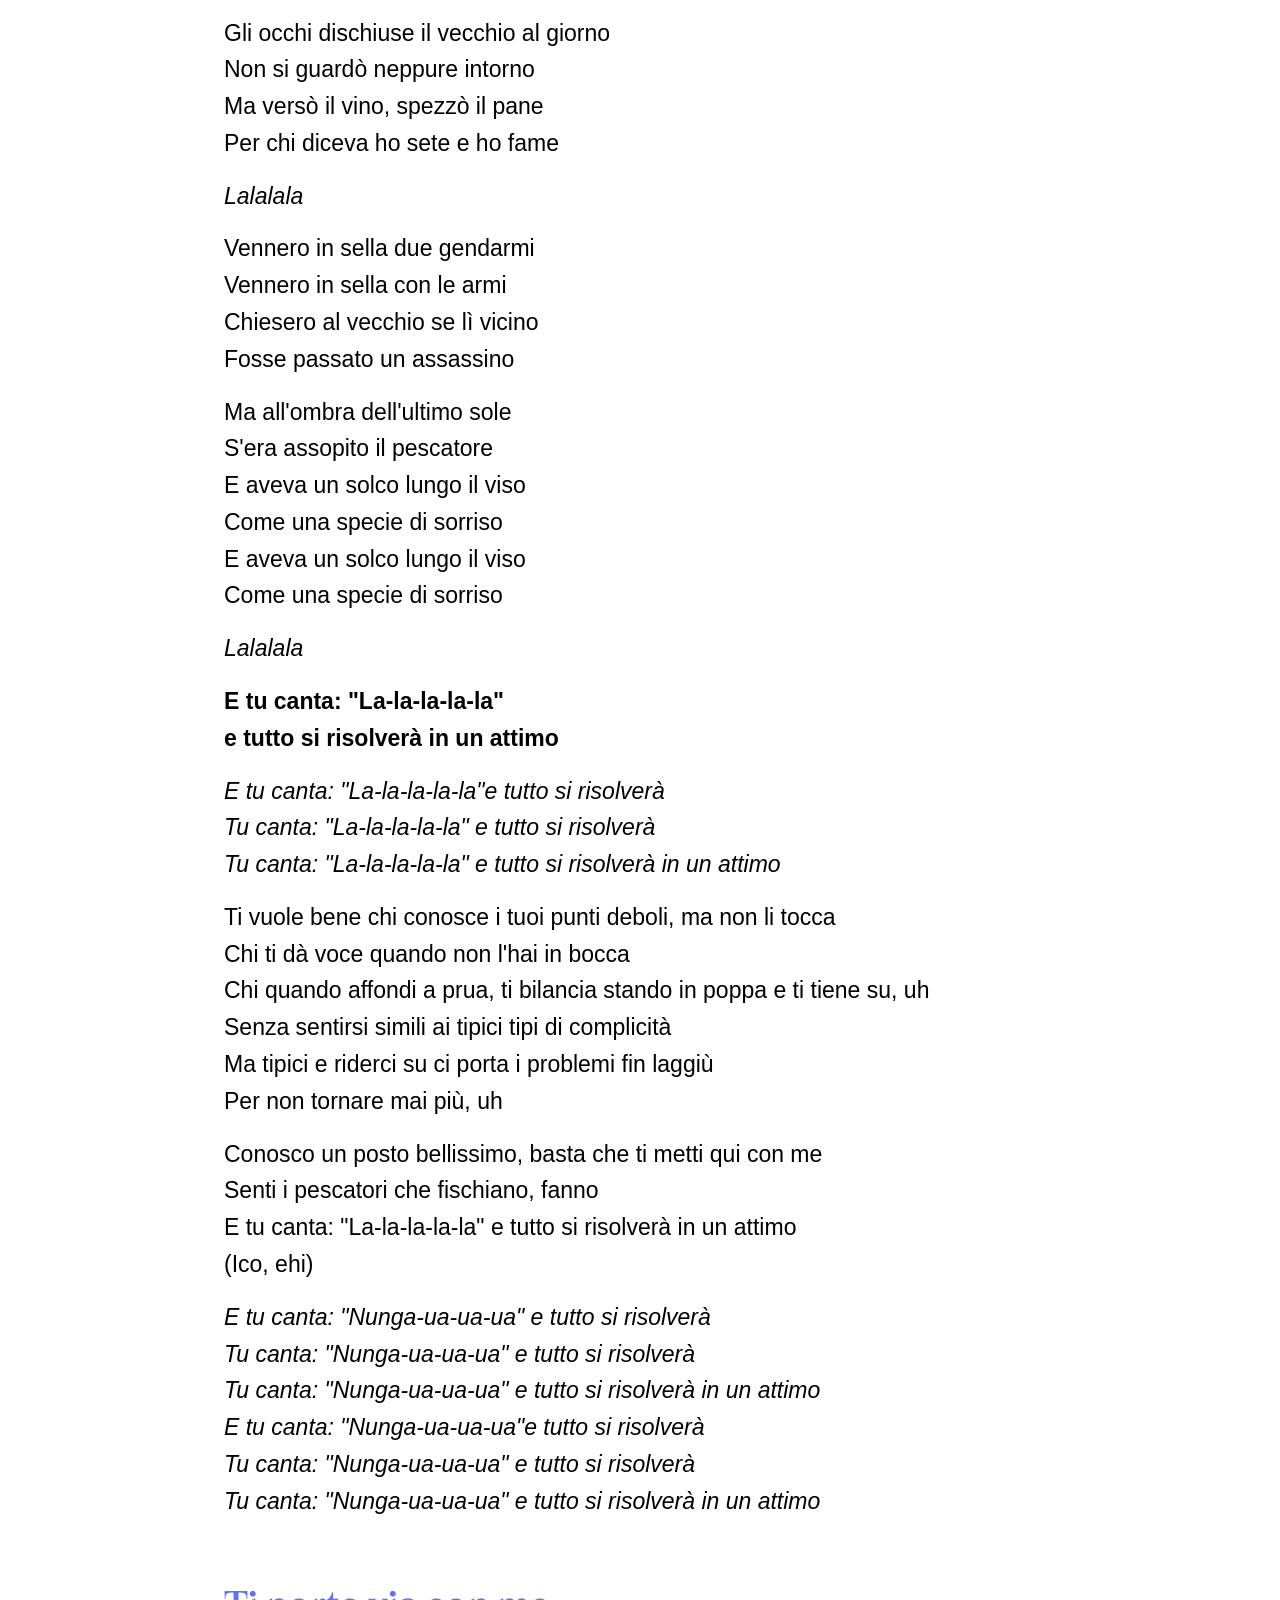
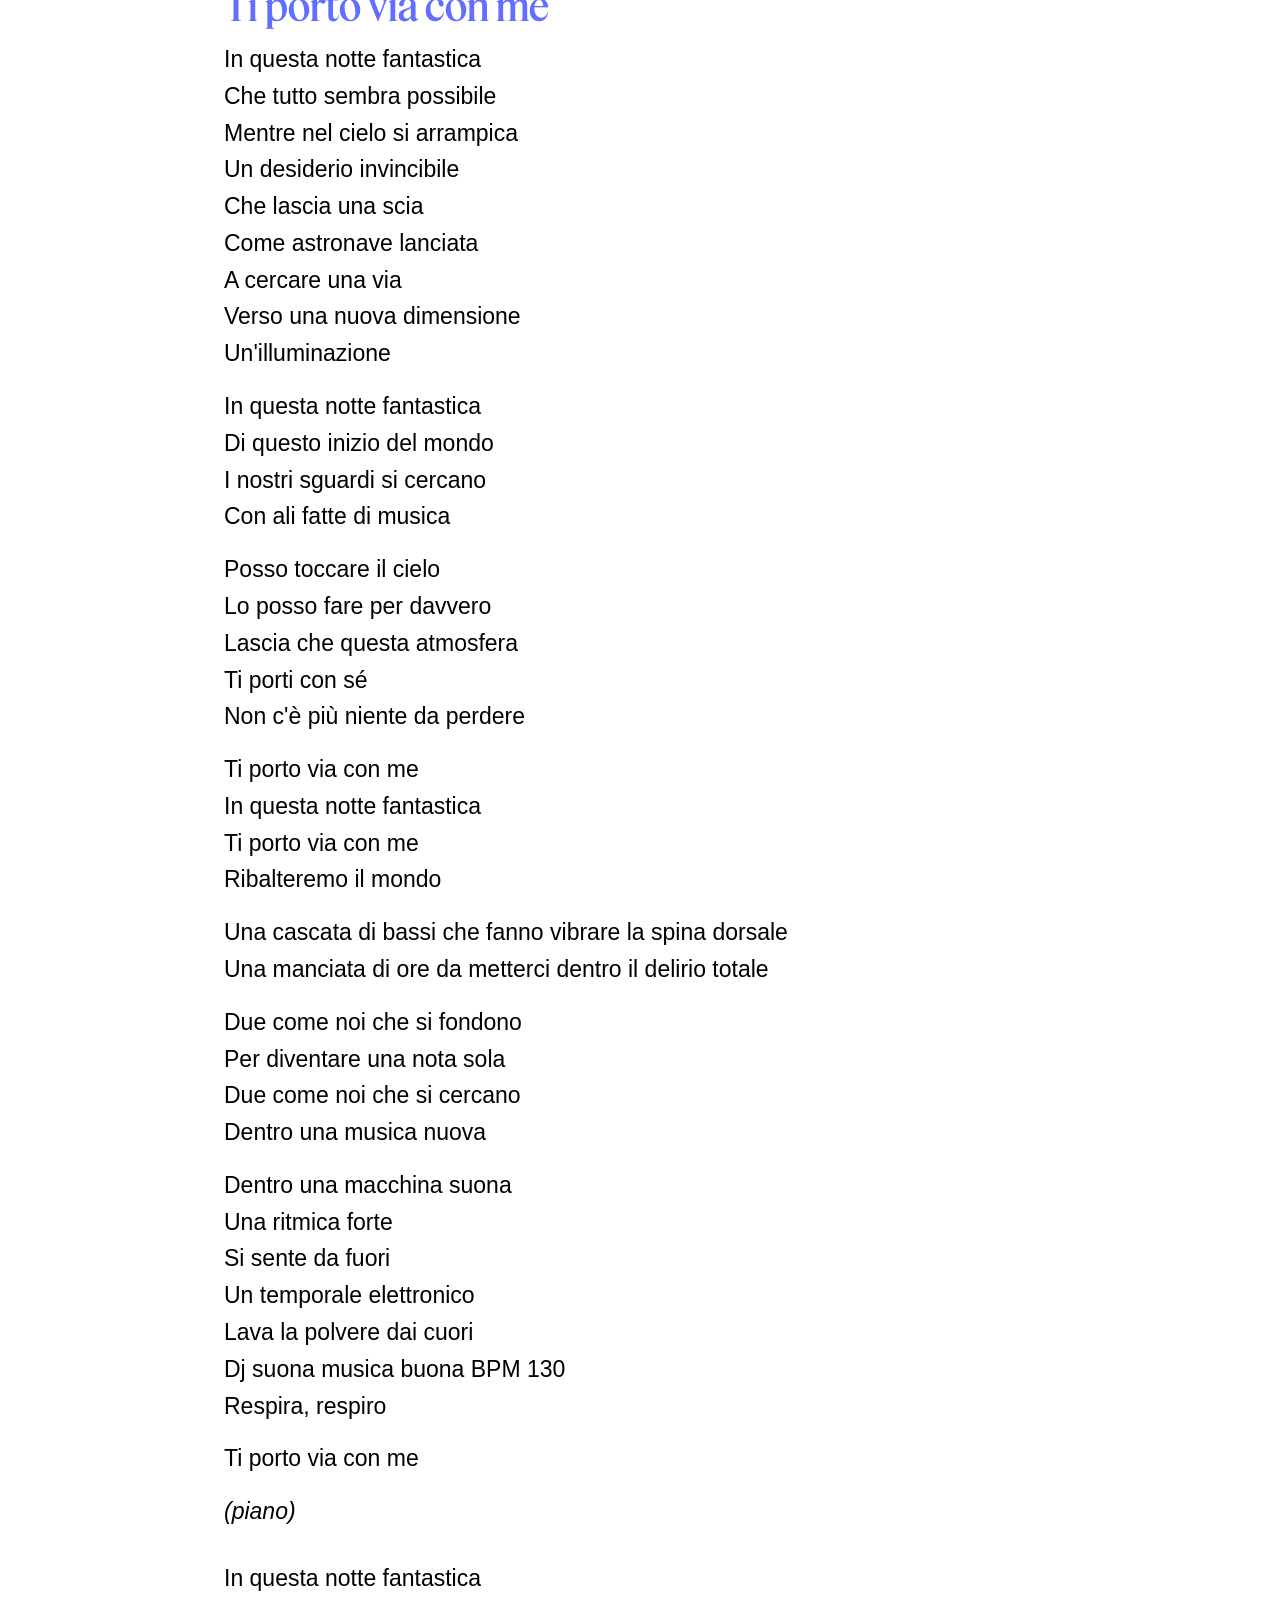
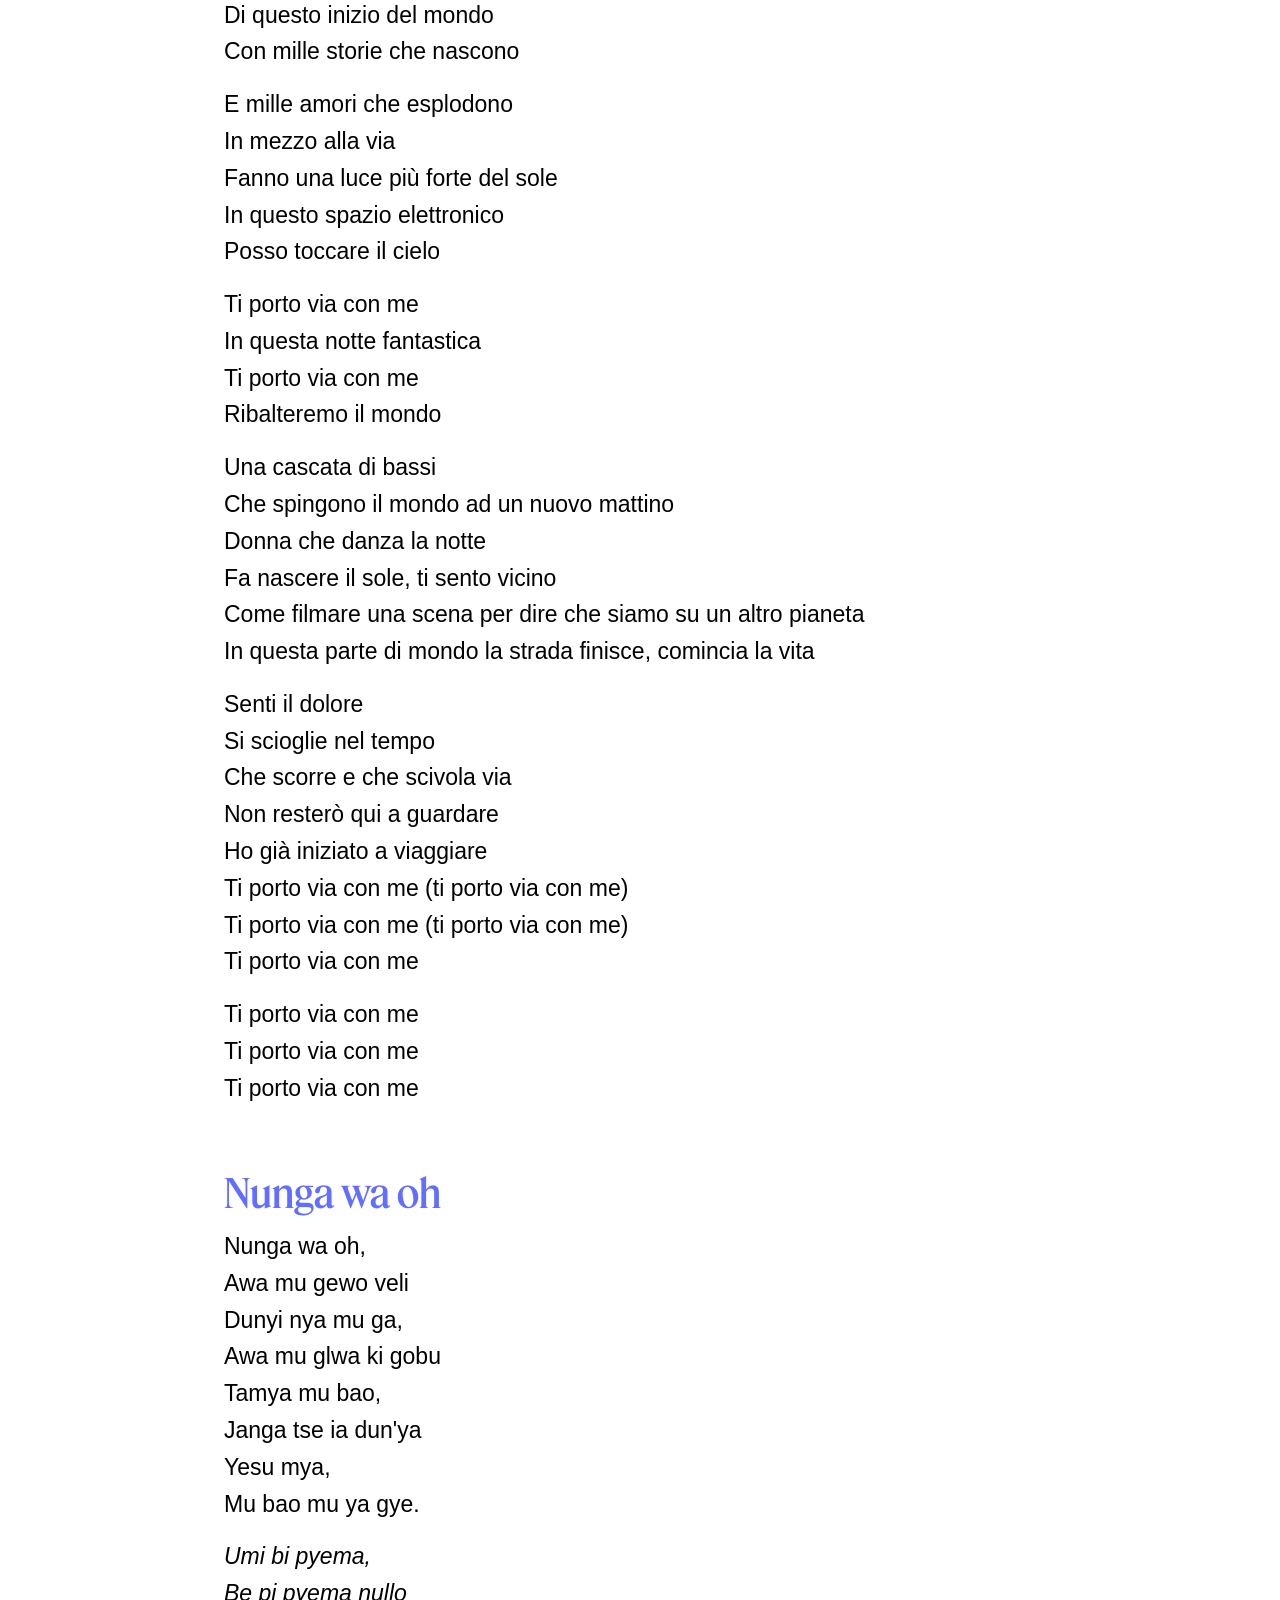
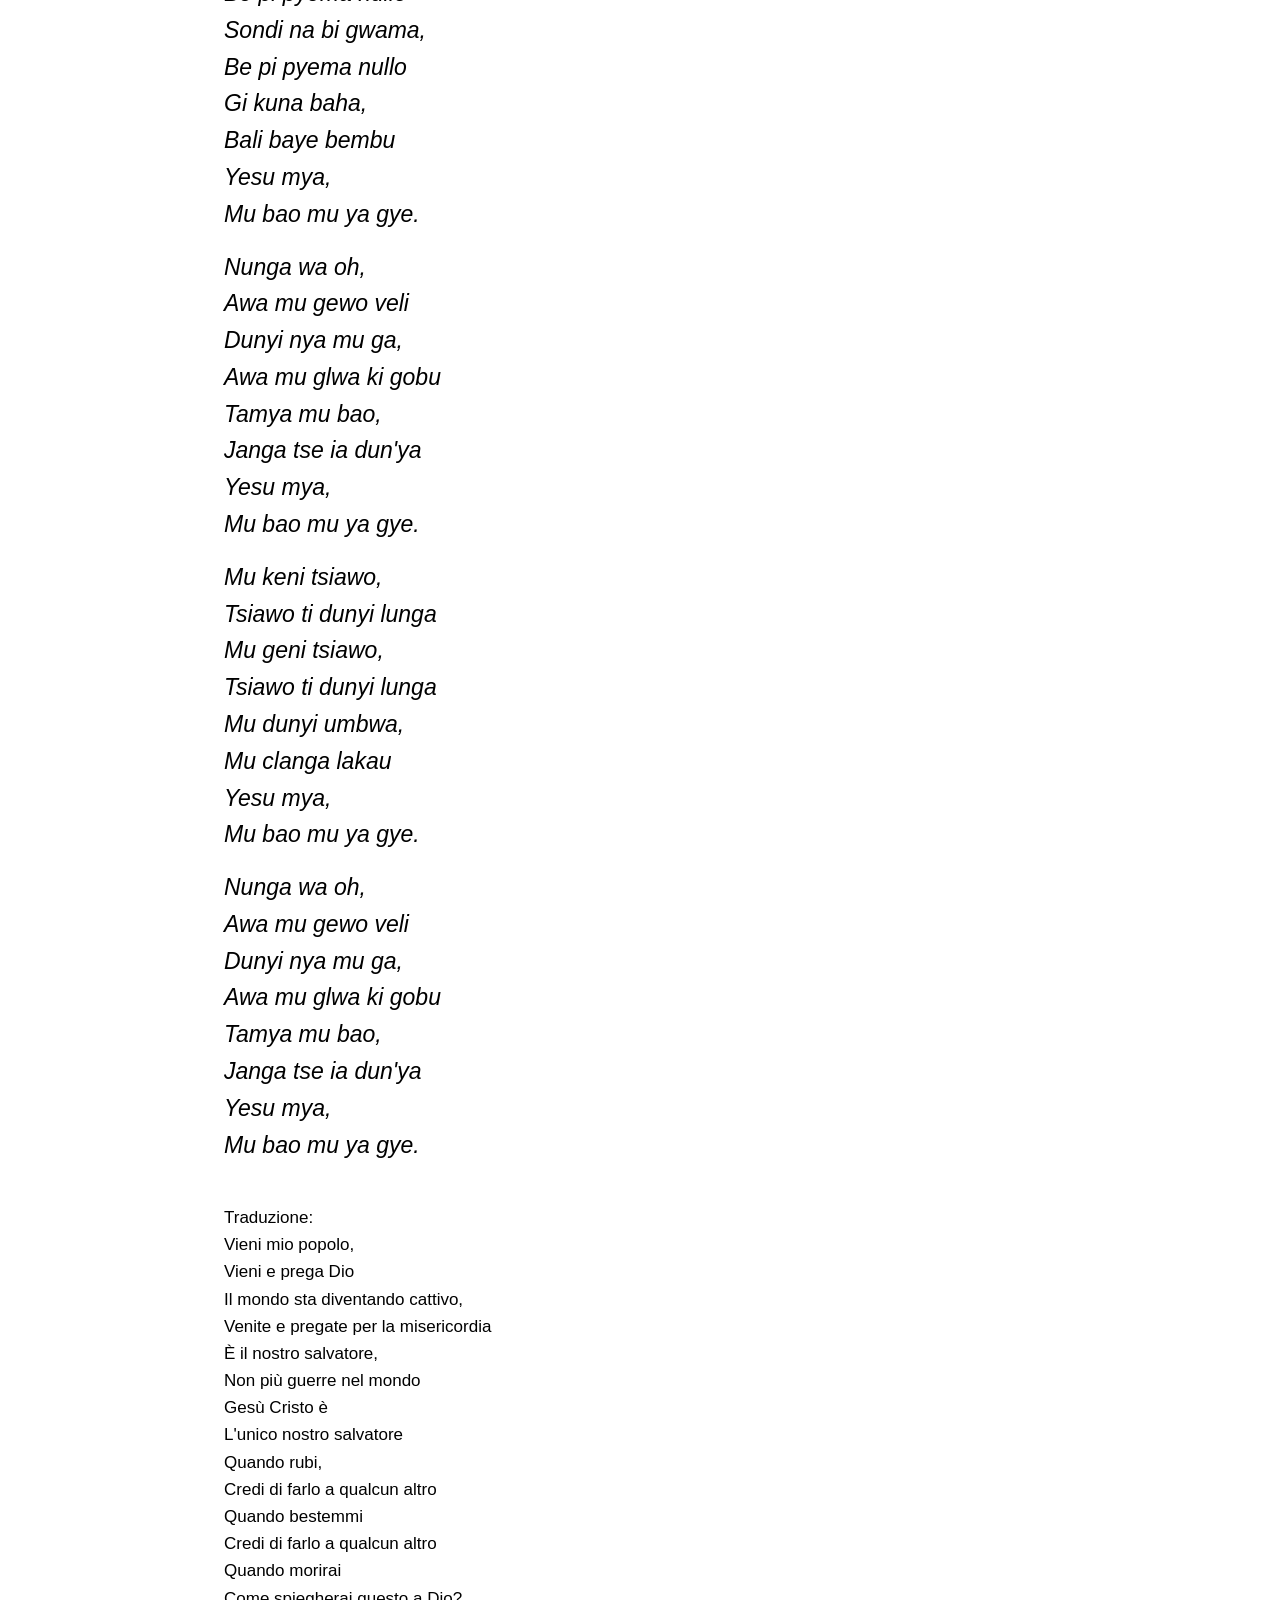
==== commit 72909eb6: "cache" ====
--- a/index.html
+++ b/index.html
@@ -3,6 +3,8 @@
 <head>
   <meta charset="UTF-8">
   <meta name="viewport" content="width=device-width, initial-scale=1">
+  <meta http-equiv="Cache-Control" content="no-cache, max-age=0, must-revalidate, no-store">
+  <meta http-equiv="Pragma" content="no-cache">
   <title>Cantata per Laura</title>
   <meta name="description" content="Cantata per Laura — 26.05.26">
   <link rel="stylesheet" href="styles.css">
@@ -549,6 +551,37 @@
 <p class="line verse">Él me miraba a mí, y yo miraba demasiado</p>
 <p class="line verse">Y bastaba con fijar la vista y no pasar de largo</p>
 <div class="stanza-break" aria-hidden="true"></div>
+<p class="line translation">Traduzione:</p>
+<p class="line translation">Io, che sono sempre stato dipendente dal movimento</p>
+<p class="line translation">Dal brusco cambio di elementi</p>
+<p class="line translation">Aspettando qualcosa di meglio</p>
+<p class="line translation">E a me, per cui l'infinito è sempre stato piccolo</p>
+<p class="line translation">Che già penso a qualcosa di nuovo e dimentico il precedente</p>
+<p class="line translation">Io, che ci sono e ora già no</p>
+<p class="line translation">Che, neppure essendo qui, sono presente</p>
+<p class="line translation">Che ieri c'ero e oggi me ne vado già</p>
+<p class="line translation">Che sono stanco di muovermi tanto</p>
+<p class="line translation">E tutto era qui, a portata di mano</p>
+<p class="line translation">Aspettando che smettessi di cercare dappertutto</p>
+<p class="line translation">Lui mi guardava, e io guardavo troppo</p>
+<p class="line translation">E bastava fissare lo sguardo e non passare oltre</p>
+<p class="line translation">Io, che per disgrazia non ho mai abbastanza</p>
+<p class="line translation">E che vivo dividendo il tempo essendo più volte me stesso</p>
+<p class="line translation">Per me, per cui un unico universo non ha senso</p>
+<p class="line translation">E mi sveglio in mondi che vivono solo nella mia immaginazione</p>
+<p class="line translation">Io, che ci sono e ora già no</p>
+<p class="line translation">Che, neppure essendo qui, sono presente</p>
+<p class="line translation">Che ieri c'ero e oggi me ne vado già</p>
+<p class="line translation">Che sono stanco di muovermi tanto</p>
+<p class="line translation">E tutto era qui, a portata di mano</p>
+<p class="line translation">Aspettando che smettessi di cercare dappertutto</p>
+<p class="line translation">Lui mi guardava, e io guardavo troppo</p>
+<p class="line translation">E bastava fissare lo sguardo e non passare oltre</p>
+<p class="line translation">E tutto era qui, a portata di mano</p>
+<p class="line translation">Aspettando che smettessi di cercare dappertutto</p>
+<p class="line translation">Lui mi guardava, e io guardavo troppo</p>
+<p class="line translation">E bastava fissare lo sguardo e non passare oltre</p>
+<div class="stanza-break" aria-hidden="true"></div>
 <h2 class="song-title" id="h.or9icwx0drr2-10">La nave</h2>
 <p class="line verse">La Storia, amico mio, è Chi ha inventato il gioco,</p>
 <p class="line verse">il primo cerchio di luce che ha disegnato il giorno,</p>
--- a/styles.css
+++ b/styles.css
@@ -1,9 +1,45 @@
-@import url("https://fonts.googleapis.com/css2?family=DM+Serif+Text:ital@0;1&display=swap");
+@import url("https://fonts.googleapis.com/css2?family=DM+Serif+Display&family=DM+Serif+Text:ital@0;1&display=swap");
+
+@font-face {
+  font-family: "Feature Display";
+  src: url("font/FeatureDisplay-Medium.otf") format("opentype");
+  font-weight: 500;
+  font-style: normal;
+  font-display: swap;
+}
+
+@font-face {
+  font-family: "Bogart Alt";
+  src: url("font/Bogart-Alt-Regular.ttf") format("truetype");
+  font-weight: 400;
+  font-style: normal;
+  font-display: swap;
+}
+
+@font-face {
+  font-family: "Bogart Alt";
+  src: url("font/Bogart-Alt-Medium.ttf") format("truetype");
+  font-weight: 500;
+  font-style: normal;
+  font-display: swap;
+}
+
+@font-face {
+  font-family: "Bogart Alt";
+  src: url("font/Bogart-Alt-Semibold.ttf") format("truetype");
+  font-weight: 600;
+  font-style: normal;
+  font-display: swap;
+}
 
 :root {
   --font-serif: "DM Serif Text", Georgia, "Times New Roman", serif;
+  --font-serif-display: "Feature Display", "Bogart Alt", "DM Serif Display", Georgia, serif;
+  --title-tracking: normal;
+  --font-weight-titles: 500;
   --font-sans: "Helvetica Neue", Helvetica, Arial, sans-serif;
   --text: #000000;
+  --text-title-color: #616eff;
   --text-muted: #333333;
   --bg: #ffffff;
   --surface: #fafafa;
@@ -53,10 +89,12 @@
 }
 
 .doc-content .song-title {
-  font-family: var(--font-serif);
+  font-family: var(--font-serif-display);
   font-size: var(--text-title);
-  font-weight: 400;
+  font-weight: var(--font-weight-titles);
   line-height: 1.2;
+  letter-spacing: var(--title-tracking);
+  color: var(--text-title-color);
   margin: var(--space-section) 0 0.85rem;
   scroll-margin-top: 4.5rem;
 }
@@ -130,12 +168,13 @@
 }
 
 .site-header h1 {
-  font-family: var(--font-serif);
+  font-family: var(--font-serif-display);
   font-size: var(--text-heading);
-  font-weight: 400;
+  font-weight: var(--font-weight-titles);
   line-height: 1.15;
   margin: 0 0 0.35em;
-  letter-spacing: 0.02em;
+  letter-spacing: var(--title-tracking);
+  color: var(--text-title-color);
   text-wrap: balance;
 }
 
@@ -218,9 +257,11 @@
 }
 
 .menu-panel-header h2 {
-  font-family: var(--font-serif);
+  font-family: var(--font-serif-display);
   font-size: 1.5rem;
-  font-weight: 400;
+  font-weight: var(--font-weight-titles);
+  letter-spacing: var(--title-tracking);
+  color: var(--text-title-color);
   margin: 0;
 }
 
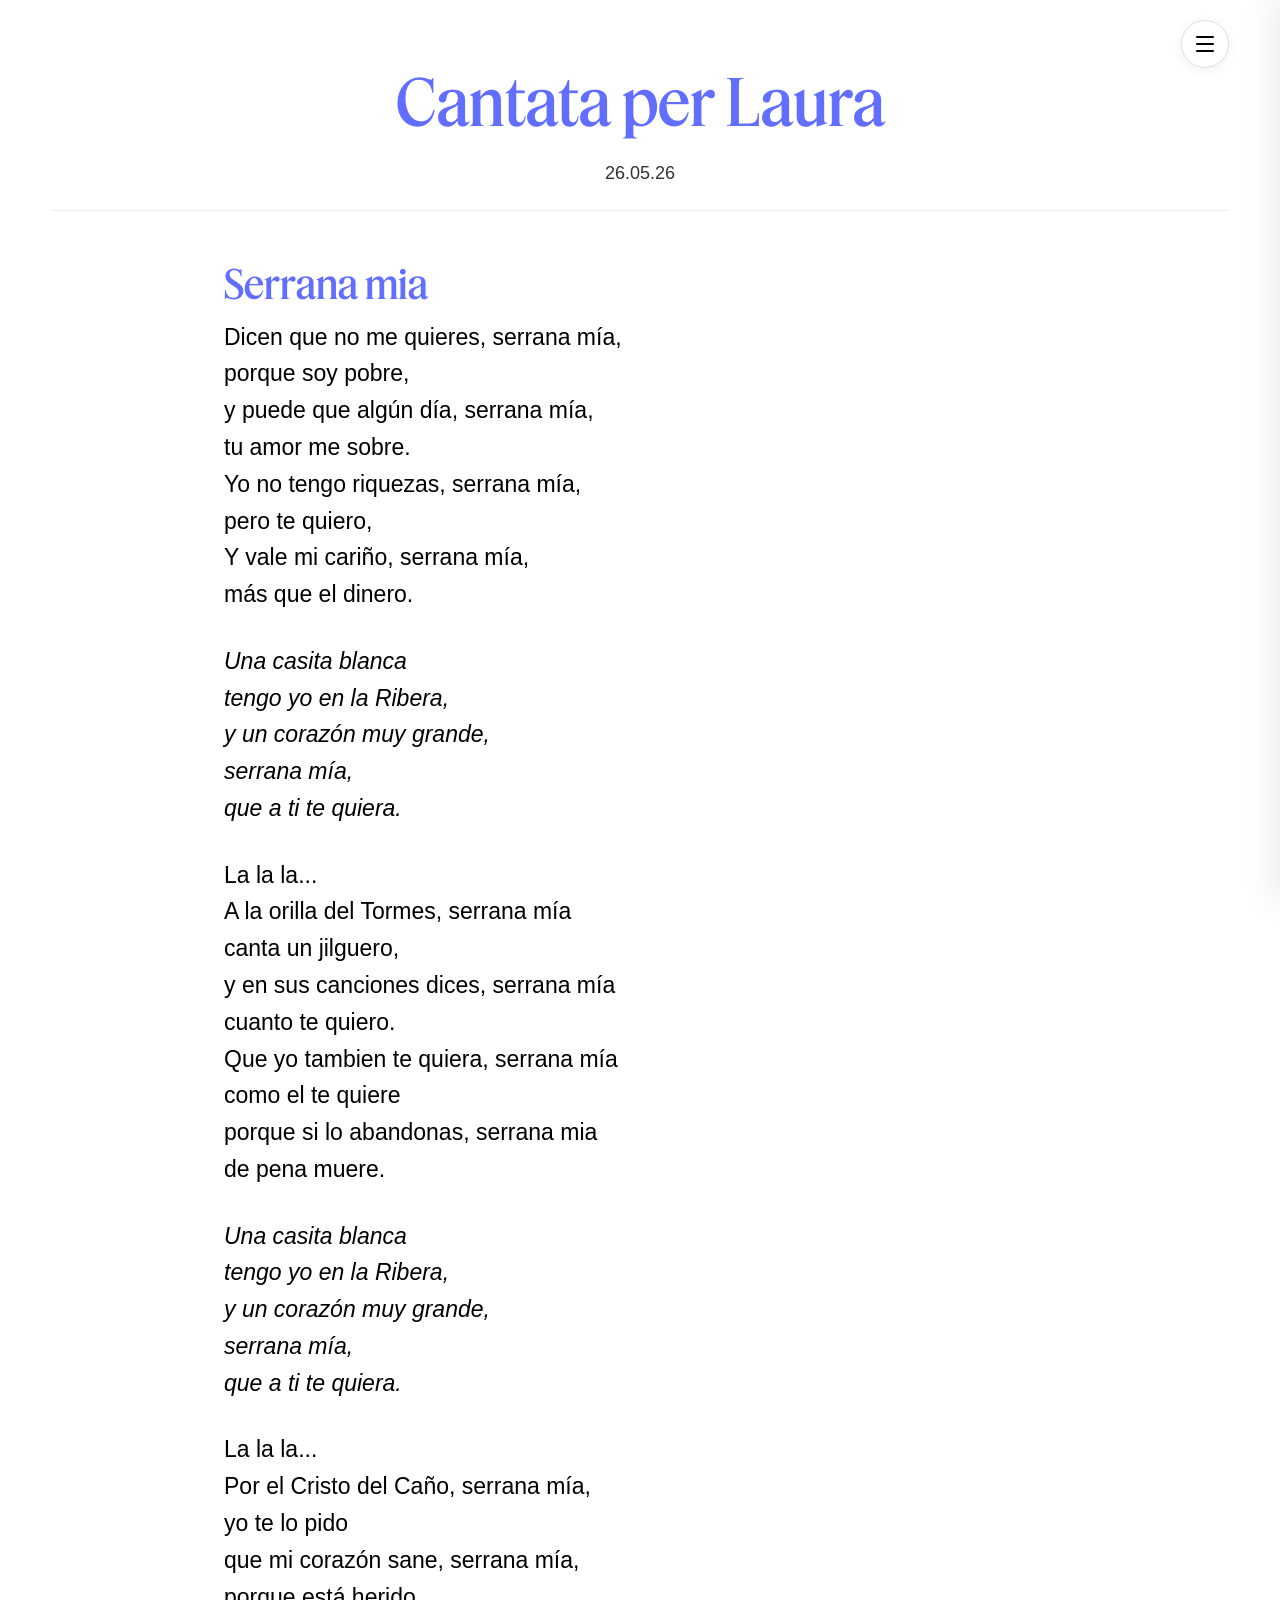
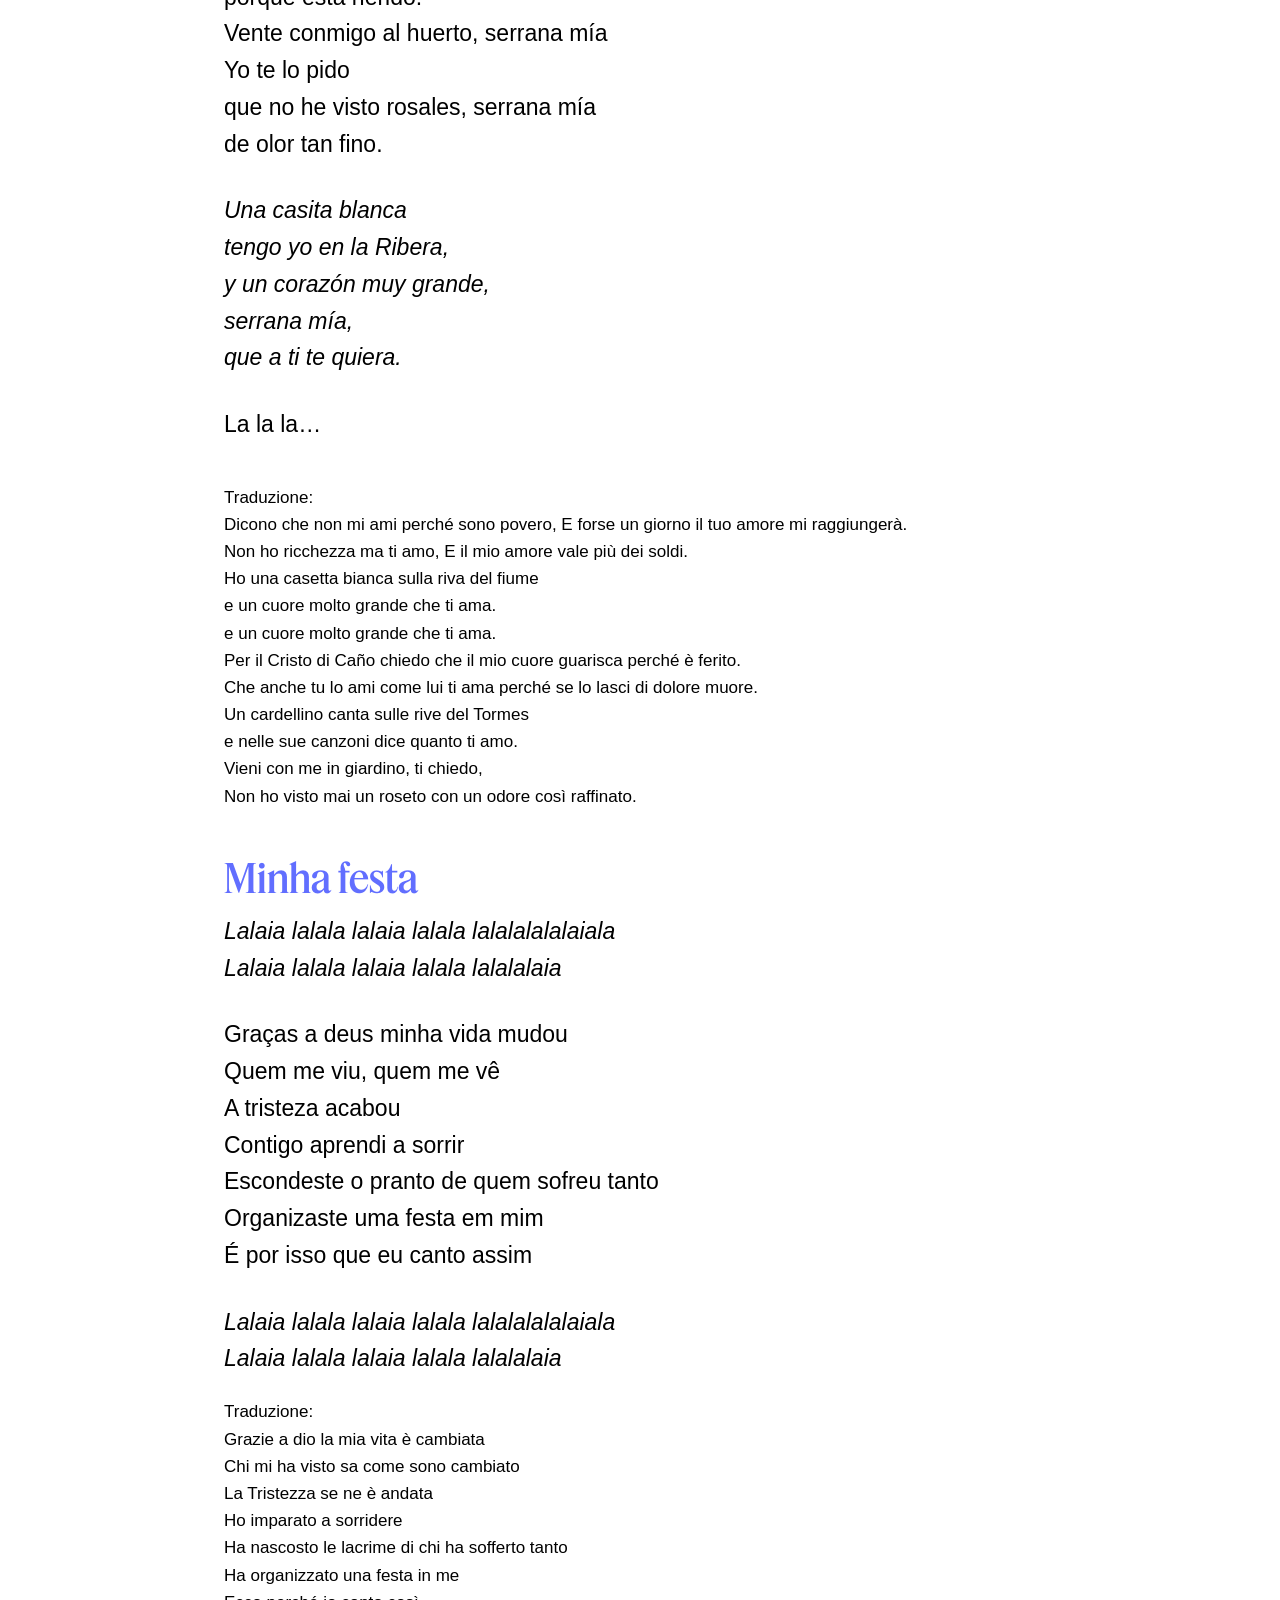
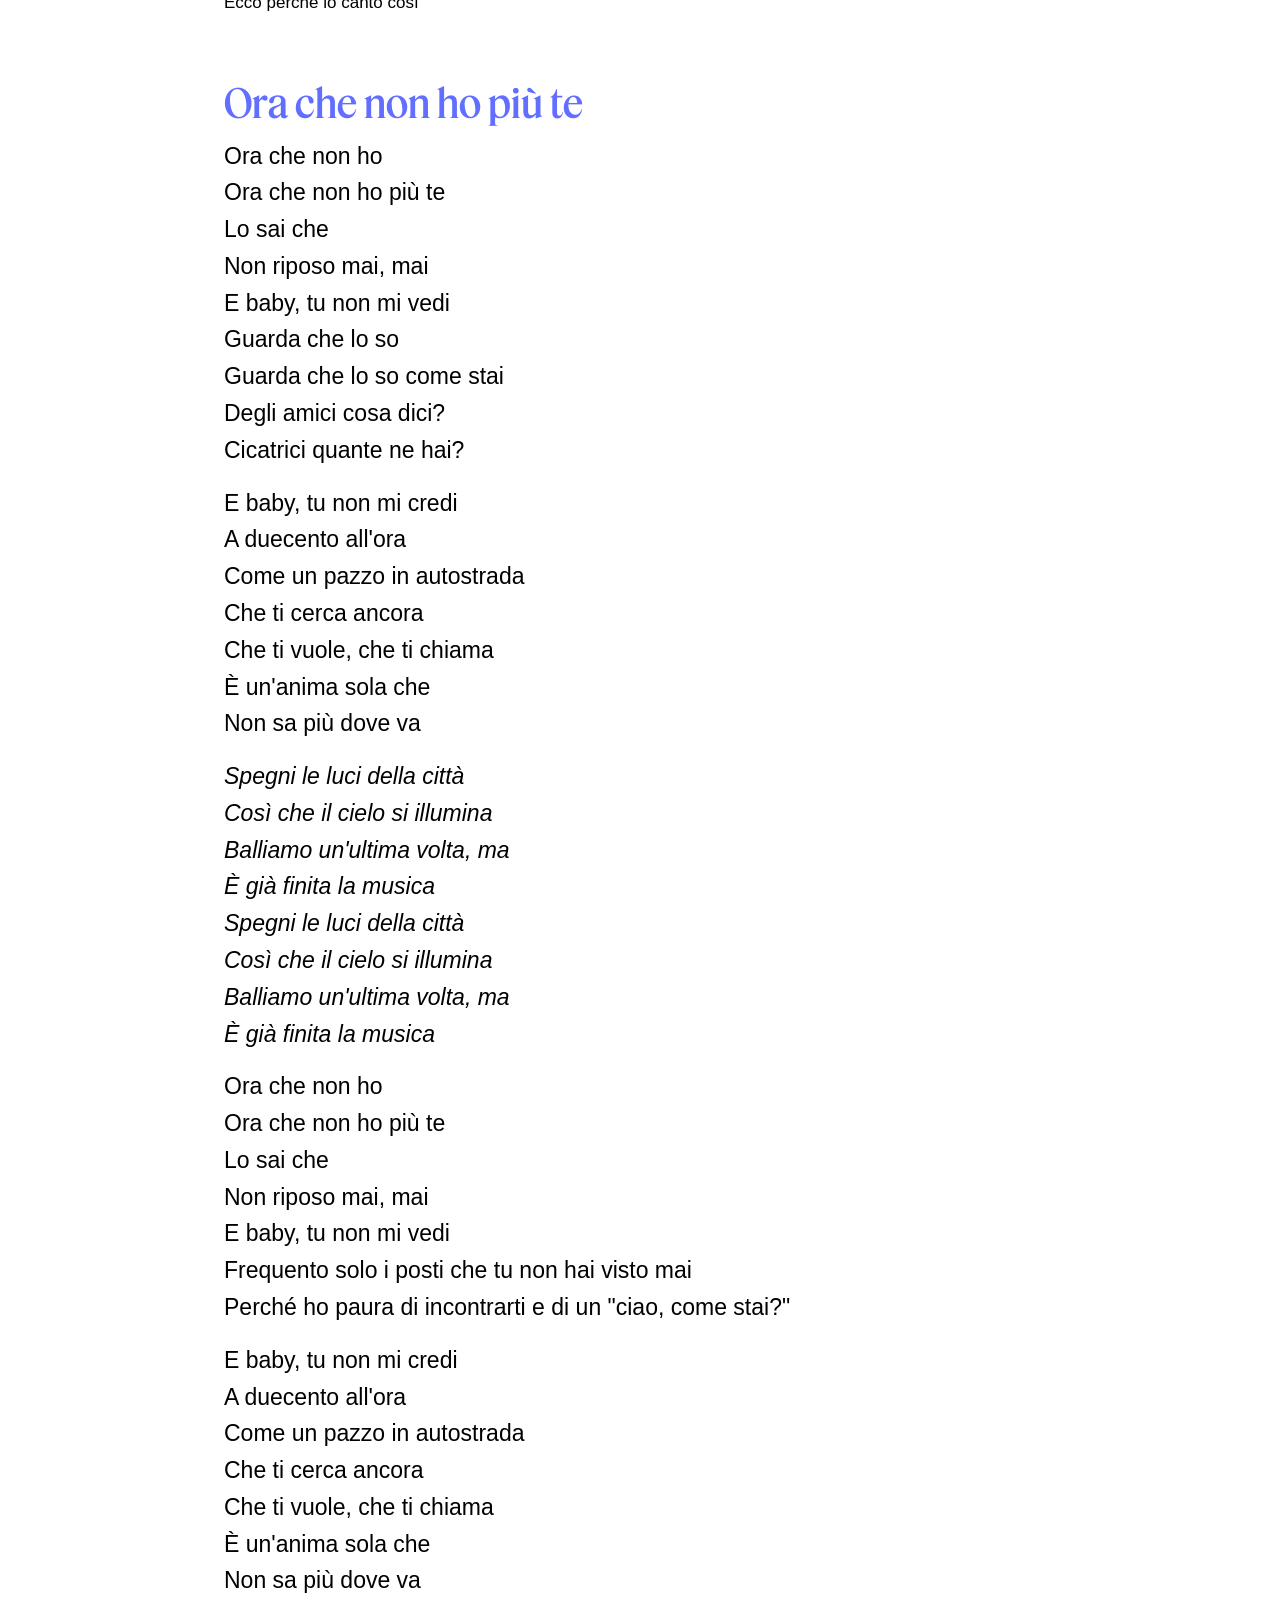
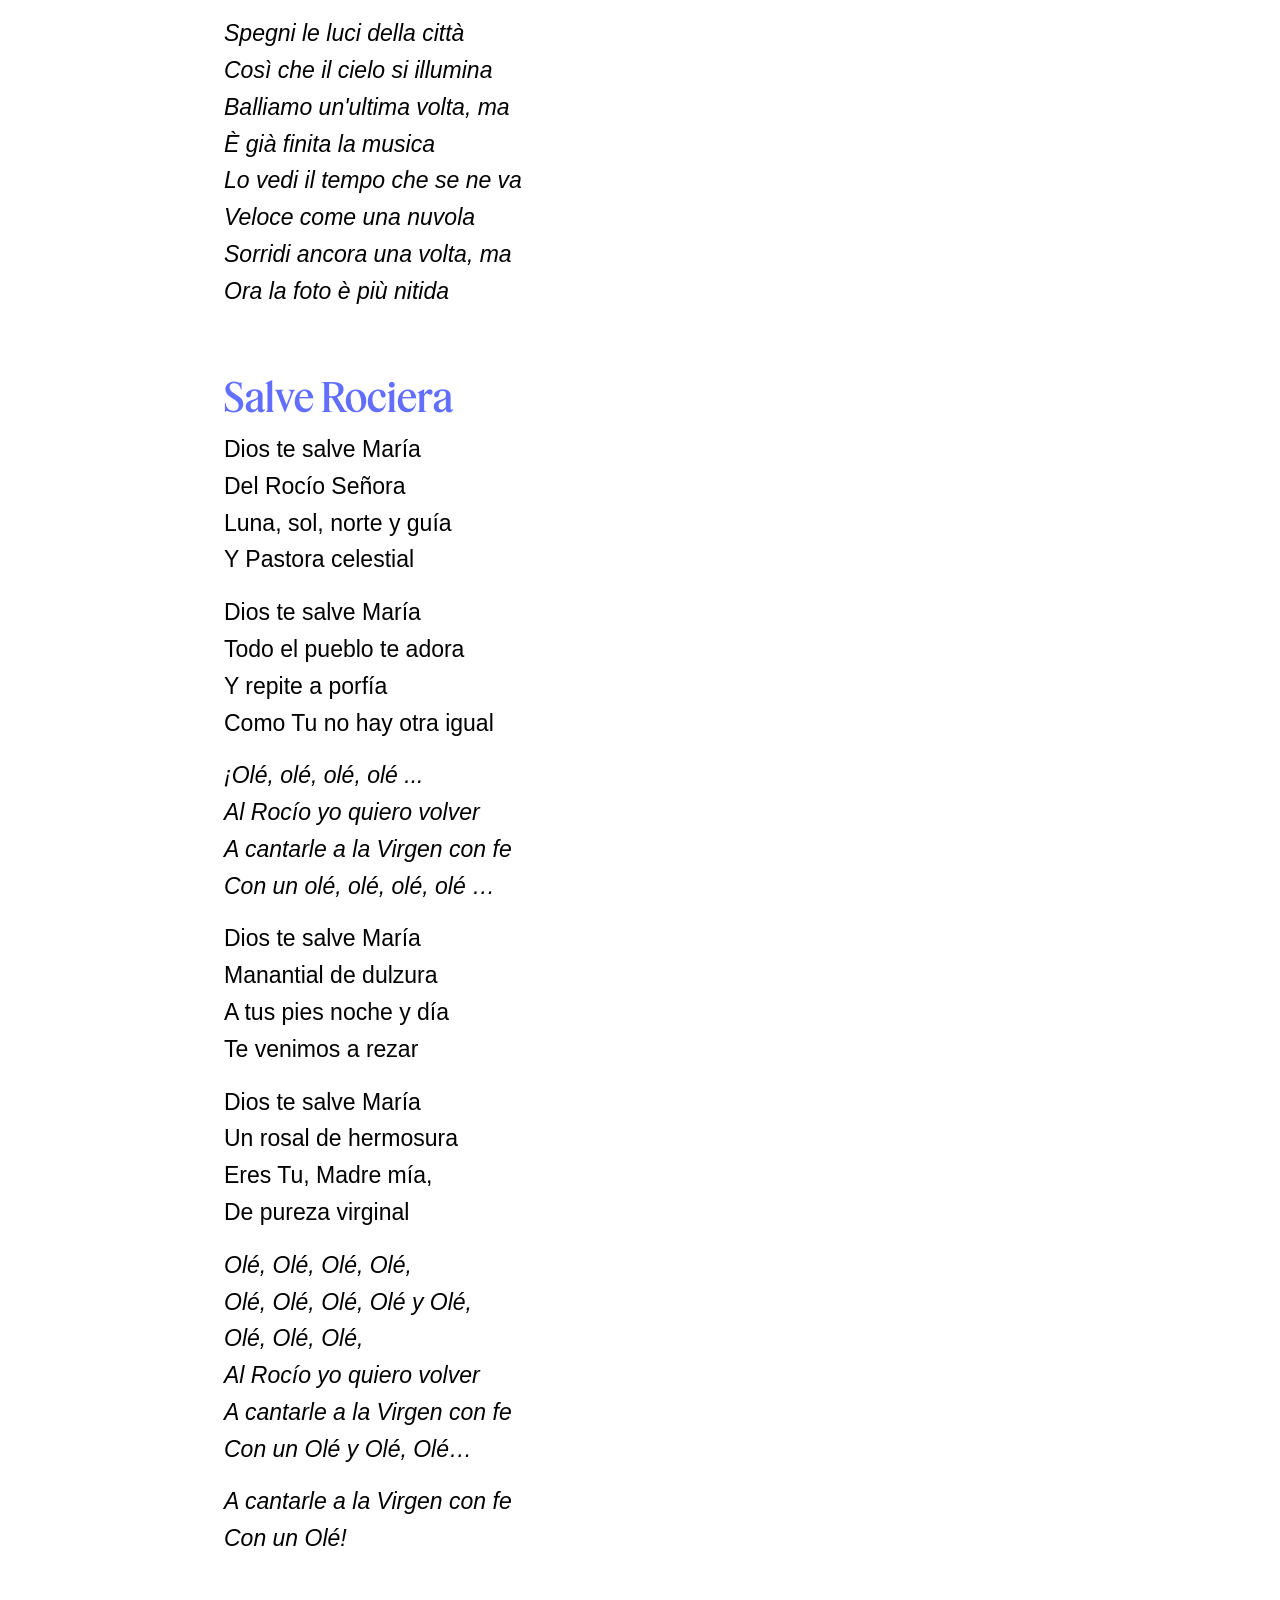
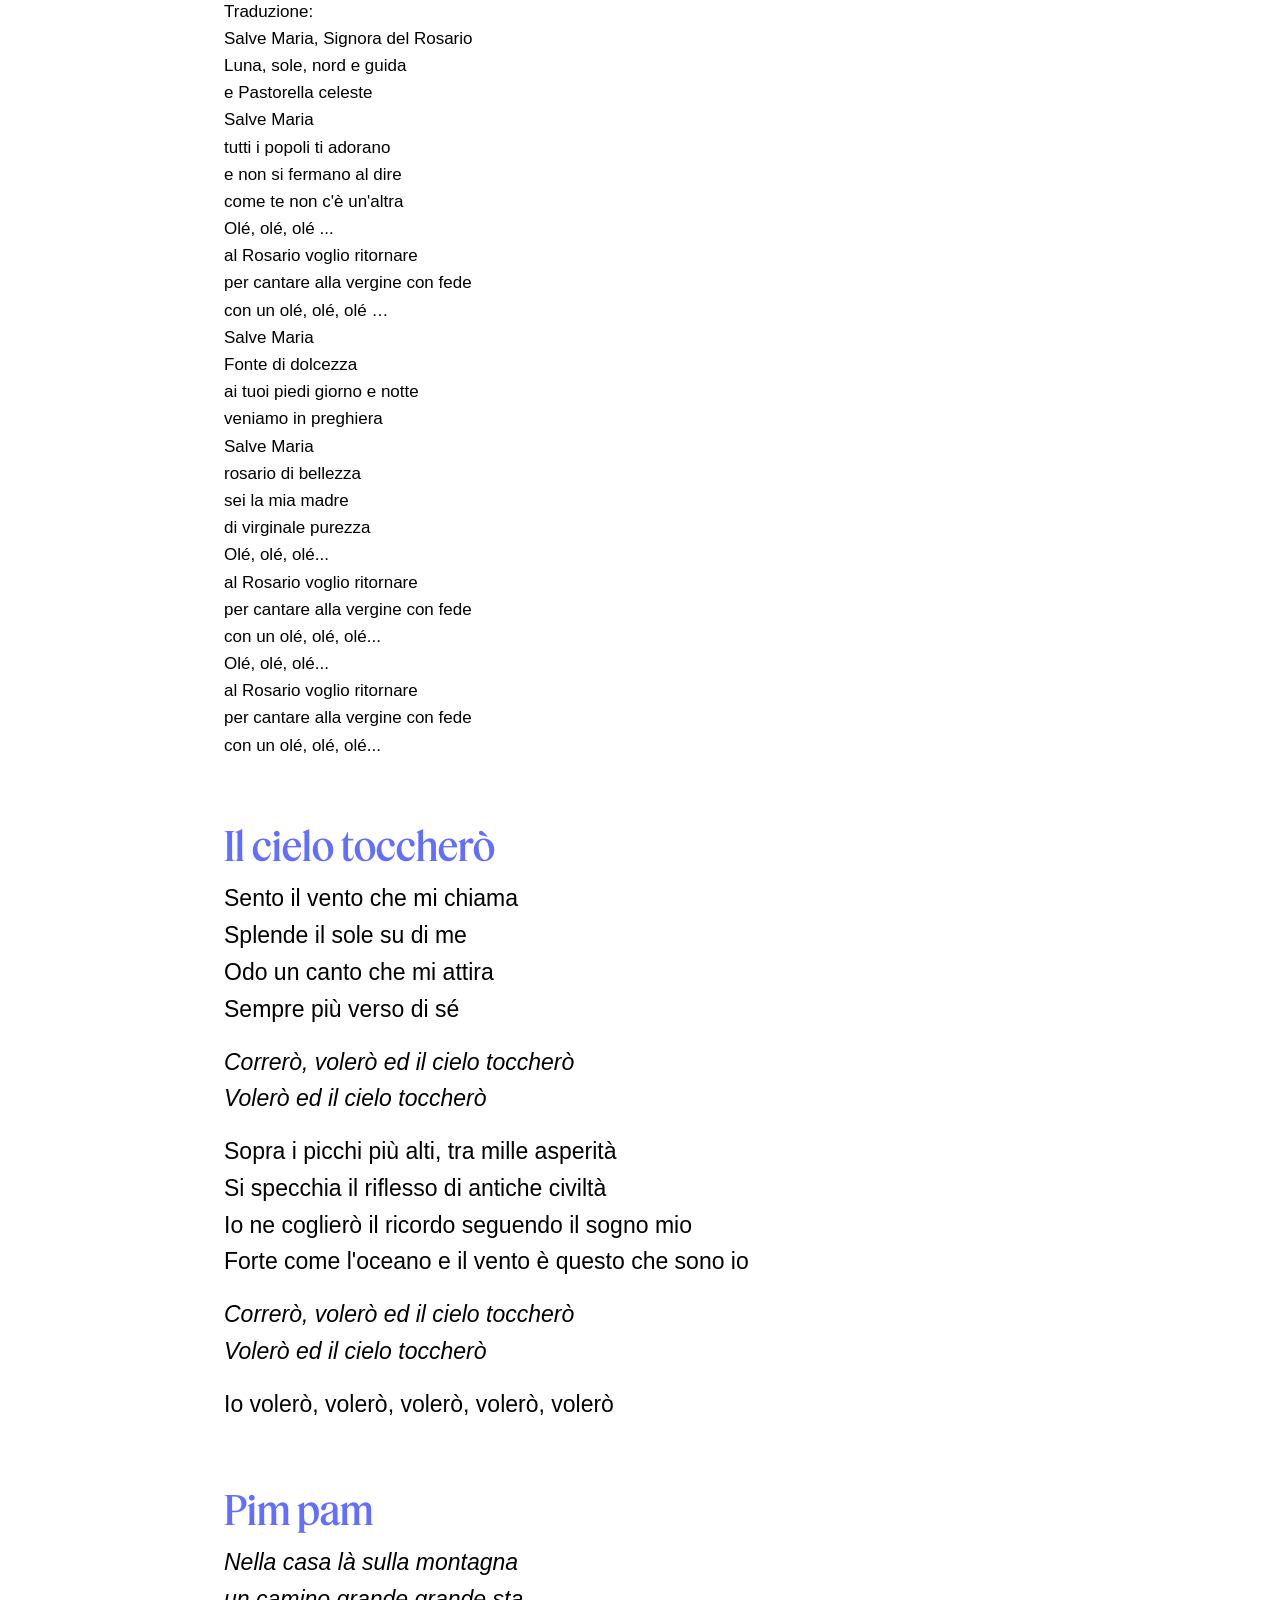
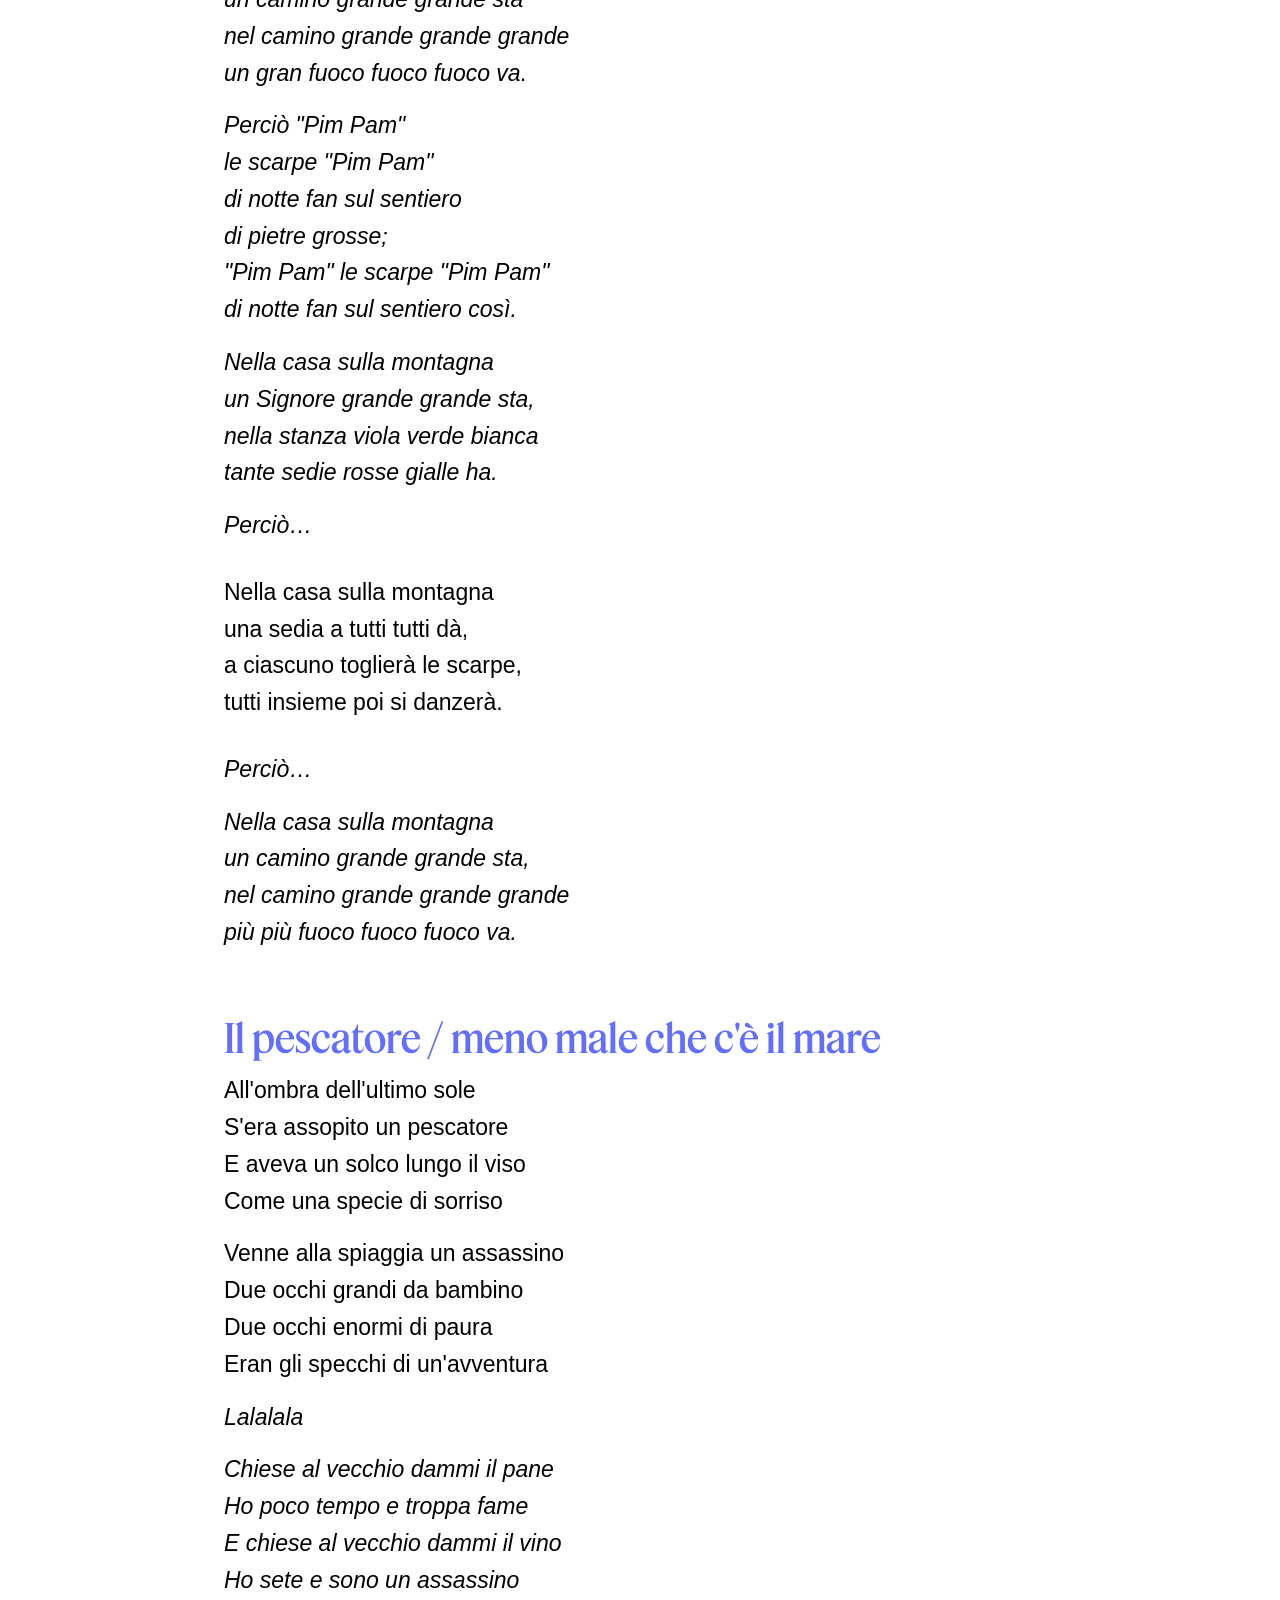
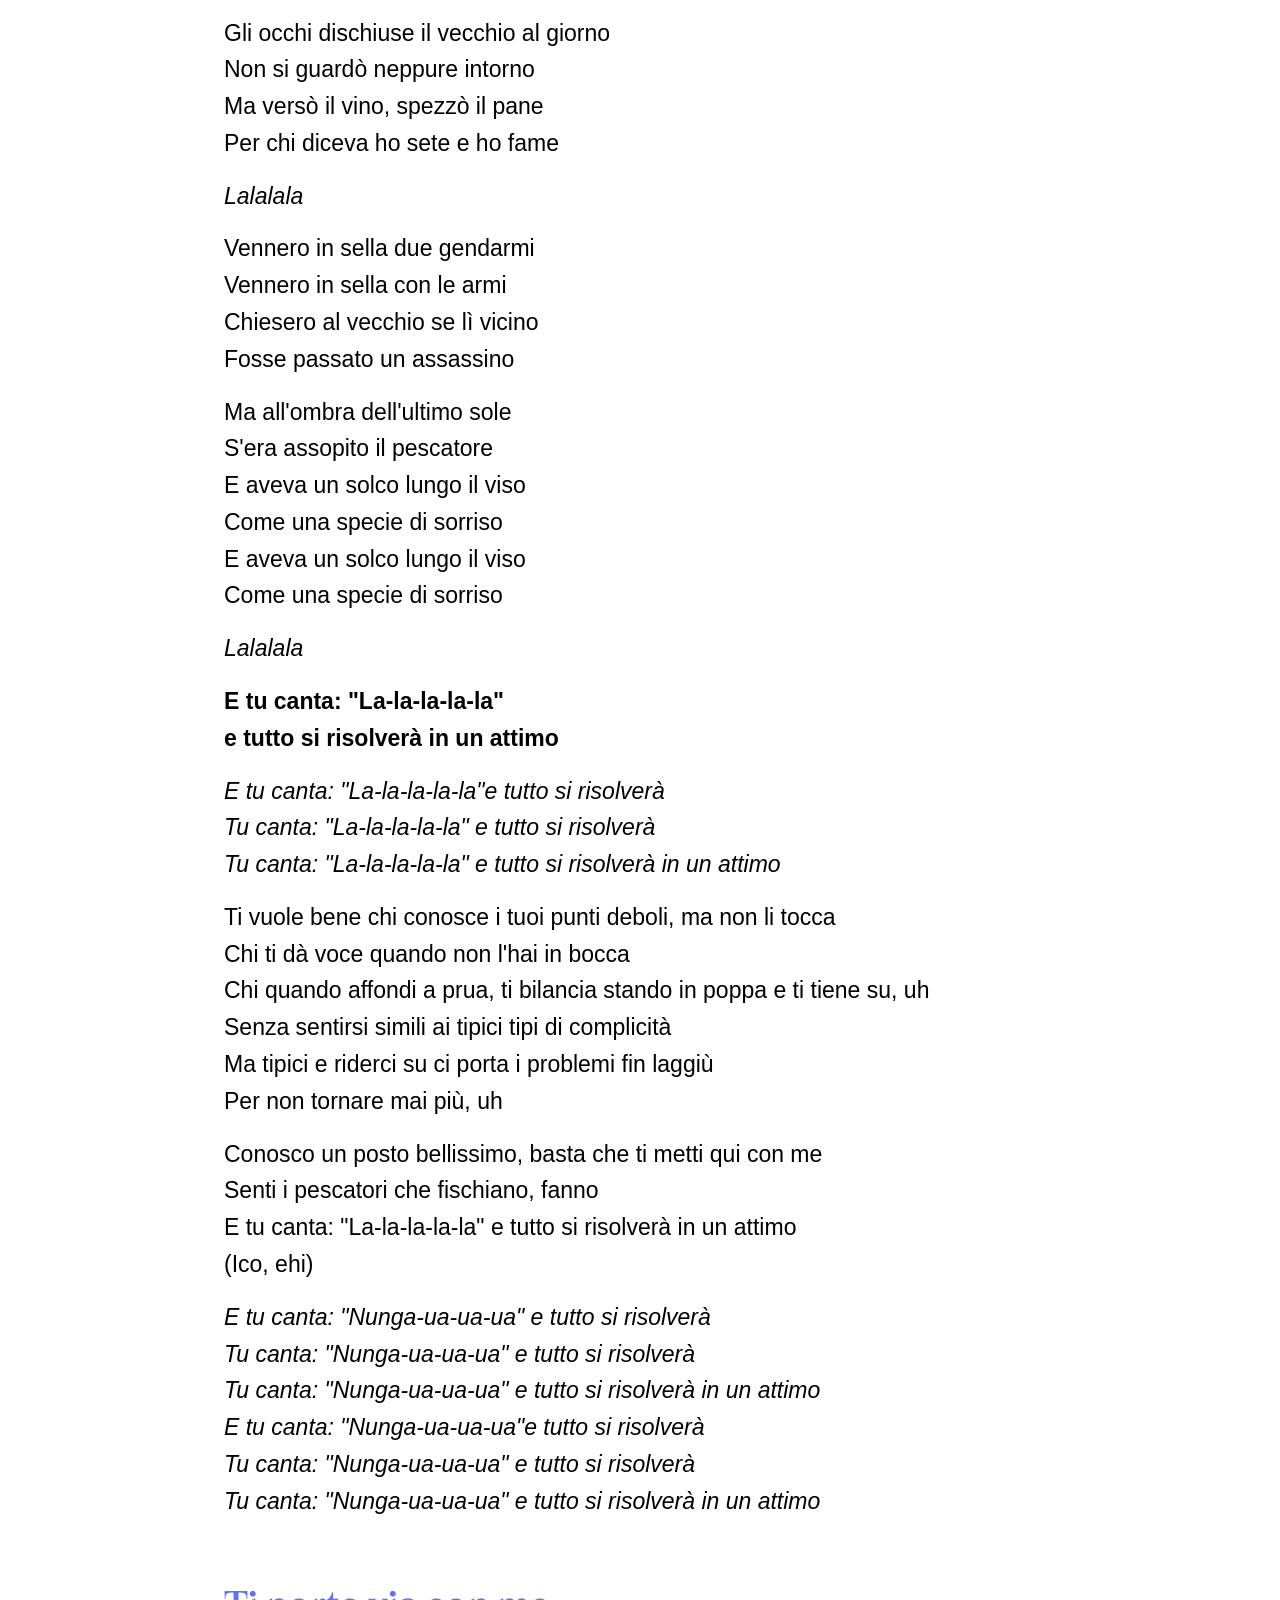
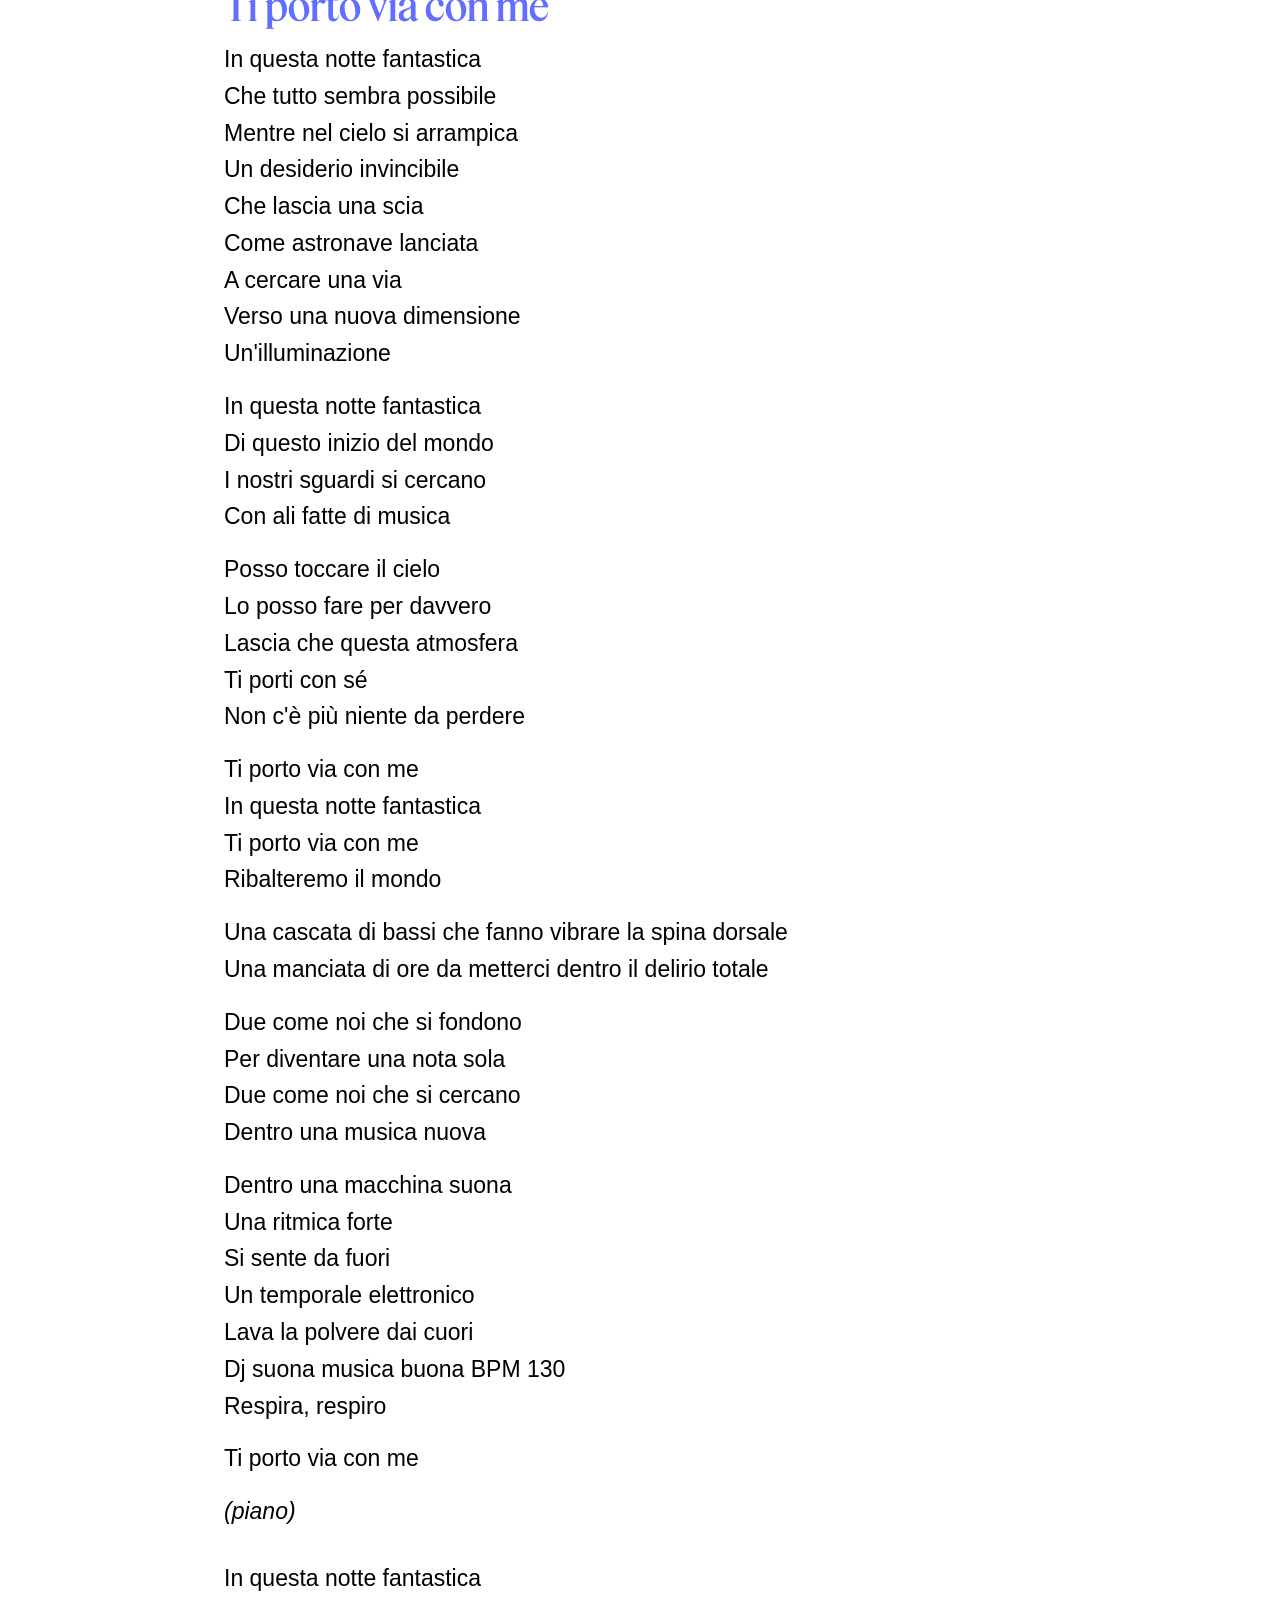
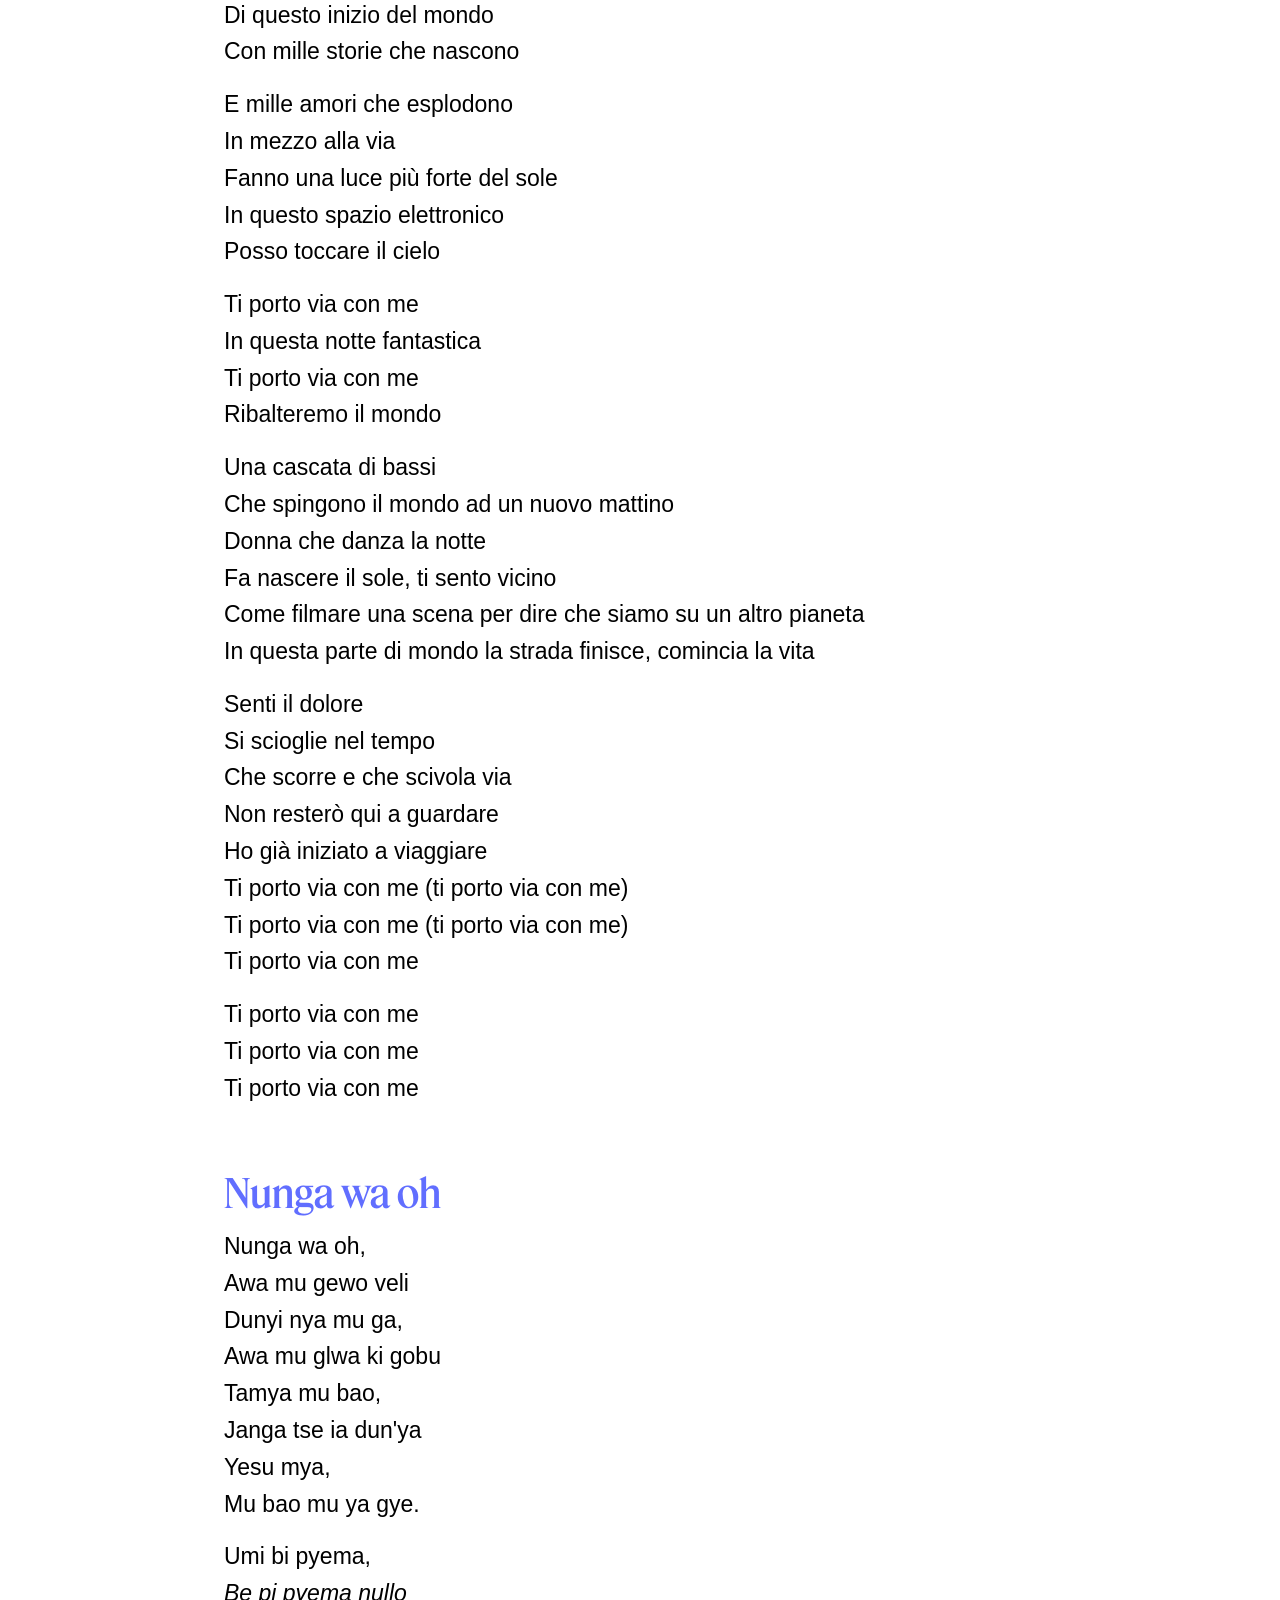
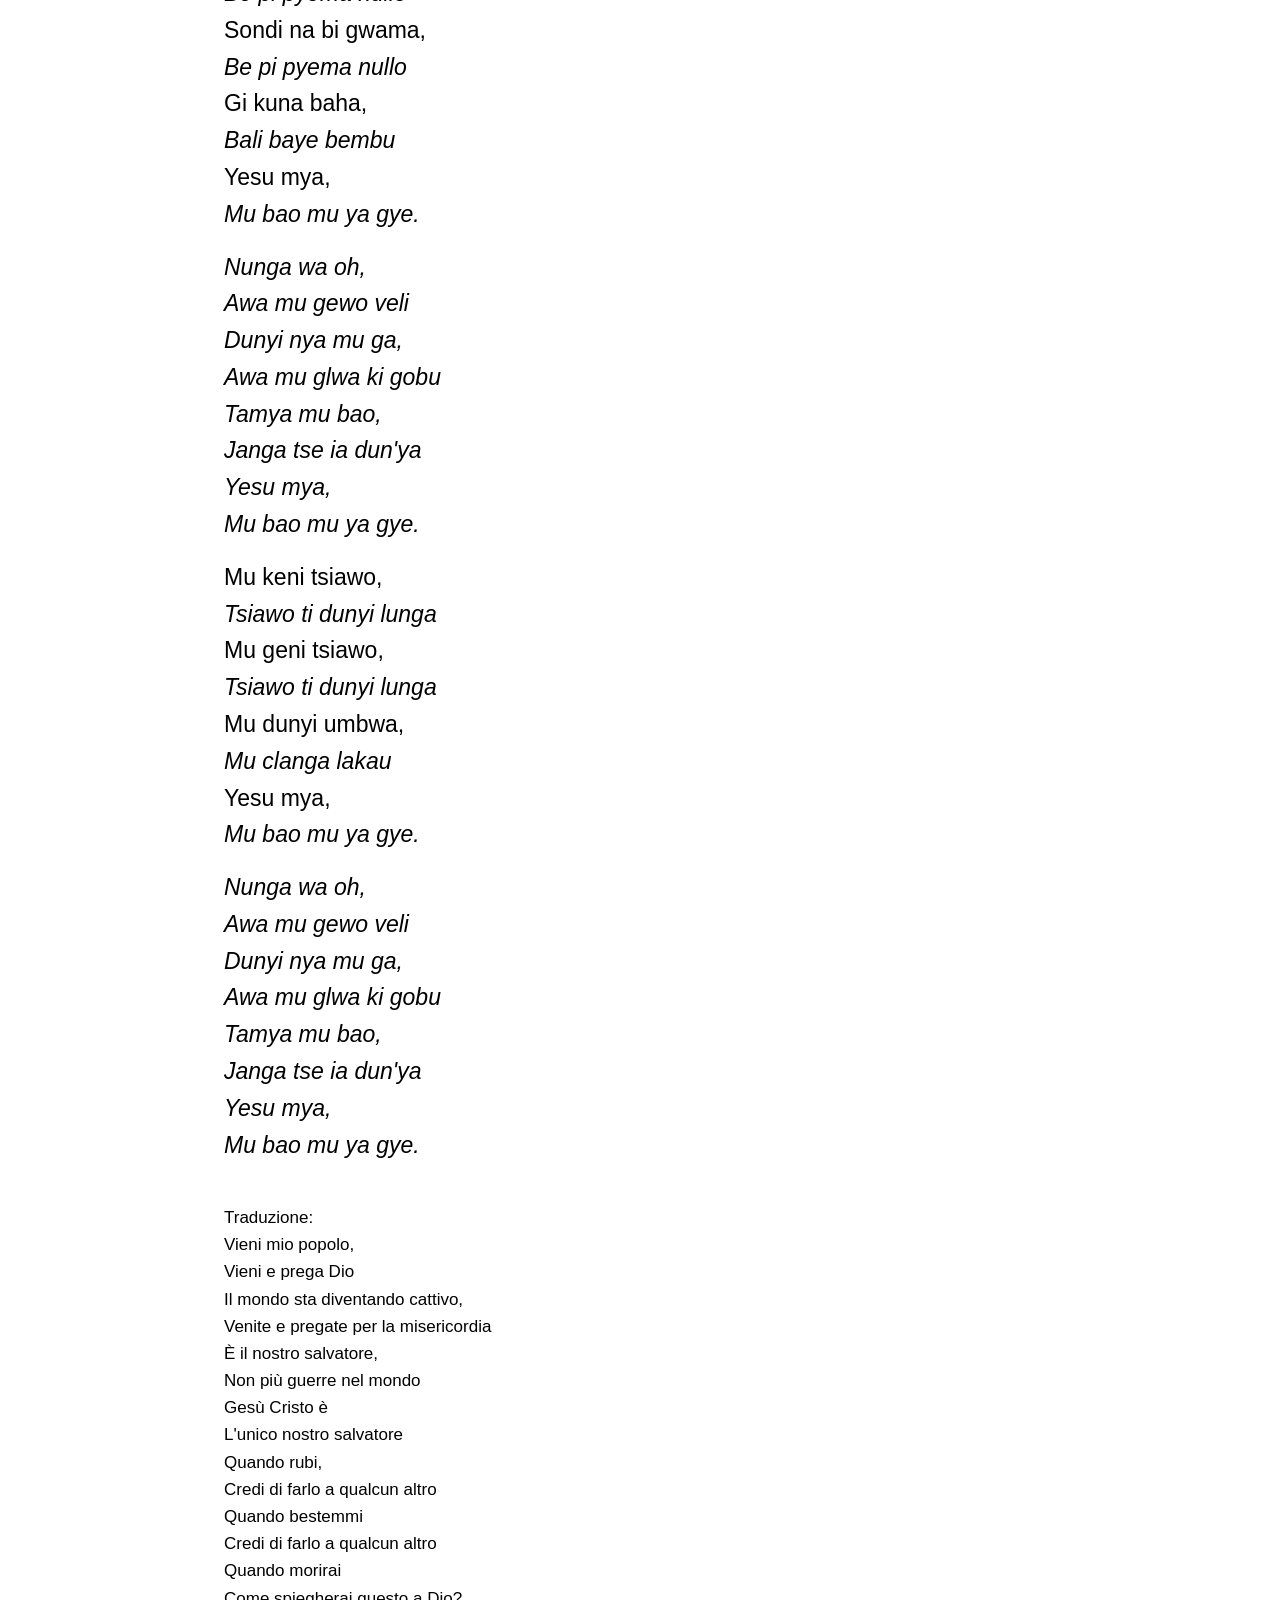
==== commit bf2a81c4: "sistemato nunga wa oh" ====
--- a/index.html
+++ b/index.html
@@ -7,13 +7,20 @@
   <meta http-equiv="Pragma" content="no-cache">
   <title>Cantata per Laura</title>
   <meta name="description" content="Cantata per Laura — 26.05.26">
-  <link rel="stylesheet" href="styles.css">
+  <script>
+    (function () {
+      var l = document.createElement("link");
+      l.rel = "stylesheet";
+      l.href = "styles.css?v=" + Date.now();
+      document.head.appendChild(l);
+    })();
+  </script>
 </head>
 <body>
   <div class="menu-overlay" data-menu-overlay hidden aria-hidden="true"></div>
-  <nav id="menu-panel" class="menu-panel" aria-label="Indice brani" hidden>
+  <nav id="menu-panel" class="menu-panel" aria-label="Indice" hidden>
     <div class="menu-panel-header">
-      <h2>Brani</h2>
+      <h2>Indice</h2>
       <button type="button" class="menu-close" aria-label="Chiudi indice">×</button>
     </div>
     <ul class="menu-list">
@@ -37,7 +44,7 @@
   </nav>
 
   <header class="site-header">
-    <button type="button" class="menu-toggle icon-button" aria-expanded="false" aria-controls="menu-panel" aria-label="Apri indice brani">
+    <button type="button" class="menu-toggle icon-button" aria-expanded="false" aria-controls="menu-panel" aria-label="Apri indice">
       <span class="menu-toggle-icon" aria-hidden="true">
         <span></span>
         <span></span>
@@ -451,14 +458,14 @@
 <p class="line verse">Yesu mya,</p>
 <p class="line verse">Mu bao mu ya gye.</p>
 <div class="stanza-break" aria-hidden="true"></div>
-<p class="line chorus">Umi bi pyema,</p>
-<p class="line chorus">Be pi pyema nullo</p>
-<p class="line chorus">Sondi na bi gwama,</p>
-<p class="line chorus">Be pi pyema nullo</p>
-<p class="line chorus">Gi kuna baha,</p>
-<p class="line chorus">Bali baye bembu</p>
-<p class="line chorus">Yesu mya,</p>
-<p class="line chorus">Mu bao mu ya gye.</p>
+<p class="line verse">Umi bi pyema,</p>
+<p class="line alt">Be pi pyema nullo</p>
+<p class="line verse">Sondi na bi gwama,</p>
+<p class="line alt">Be pi pyema nullo</p>
+<p class="line verse">Gi kuna baha,</p>
+<p class="line alt">Bali baye bembu</p>
+<p class="line verse">Yesu mya,</p>
+<p class="line alt">Mu bao mu ya gye.</p>
 <div class="stanza-break" aria-hidden="true"></div>
 <p class="line chorus">Nunga wa oh,</p>
 <p class="line chorus">Awa mu gewo veli</p>
@@ -469,14 +476,14 @@
 <p class="line chorus">Yesu mya,</p>
 <p class="line chorus">Mu bao mu ya gye.</p>
 <div class="stanza-break" aria-hidden="true"></div>
-<p class="line chorus">Mu keni tsiawo,</p>
-<p class="line chorus">Tsiawo ti dunyi lunga</p>
-<p class="line chorus">Mu geni tsiawo,</p>
-<p class="line chorus">Tsiawo ti dunyi lunga</p>
-<p class="line chorus">Mu dunyi umbwa,</p>
-<p class="line chorus">Mu clanga lakau</p>
-<p class="line chorus">Yesu mya,</p>
-<p class="line chorus">Mu bao mu ya gye.</p>
+<p class="line verse">Mu keni tsiawo,</p>
+<p class="line alt">Tsiawo ti dunyi lunga</p>
+<p class="line verse">Mu geni tsiawo,</p>
+<p class="line alt">Tsiawo ti dunyi lunga</p>
+<p class="line verse">Mu dunyi umbwa,</p>
+<p class="line alt">Mu clanga lakau</p>
+<p class="line verse">Yesu mya,</p>
+<p class="line alt">Mu bao mu ya gye.</p>
 <div class="stanza-break" aria-hidden="true"></div>
 <p class="line chorus">Nunga wa oh,</p>
 <p class="line chorus">Awa mu gewo veli</p>
@@ -916,6 +923,12 @@
 <div class="stanza-break" aria-hidden="true"></div>
 <div class="stanza-break" aria-hidden="true"></div>
   </main>
-  <script src="menu.js"></script>
+  <script>
+    (function () {
+      var s = document.createElement("script");
+      s.src = "menu.js?v=" + Date.now();
+      document.body.appendChild(s);
+    })();
+  </script>
 </body>
 </html>
